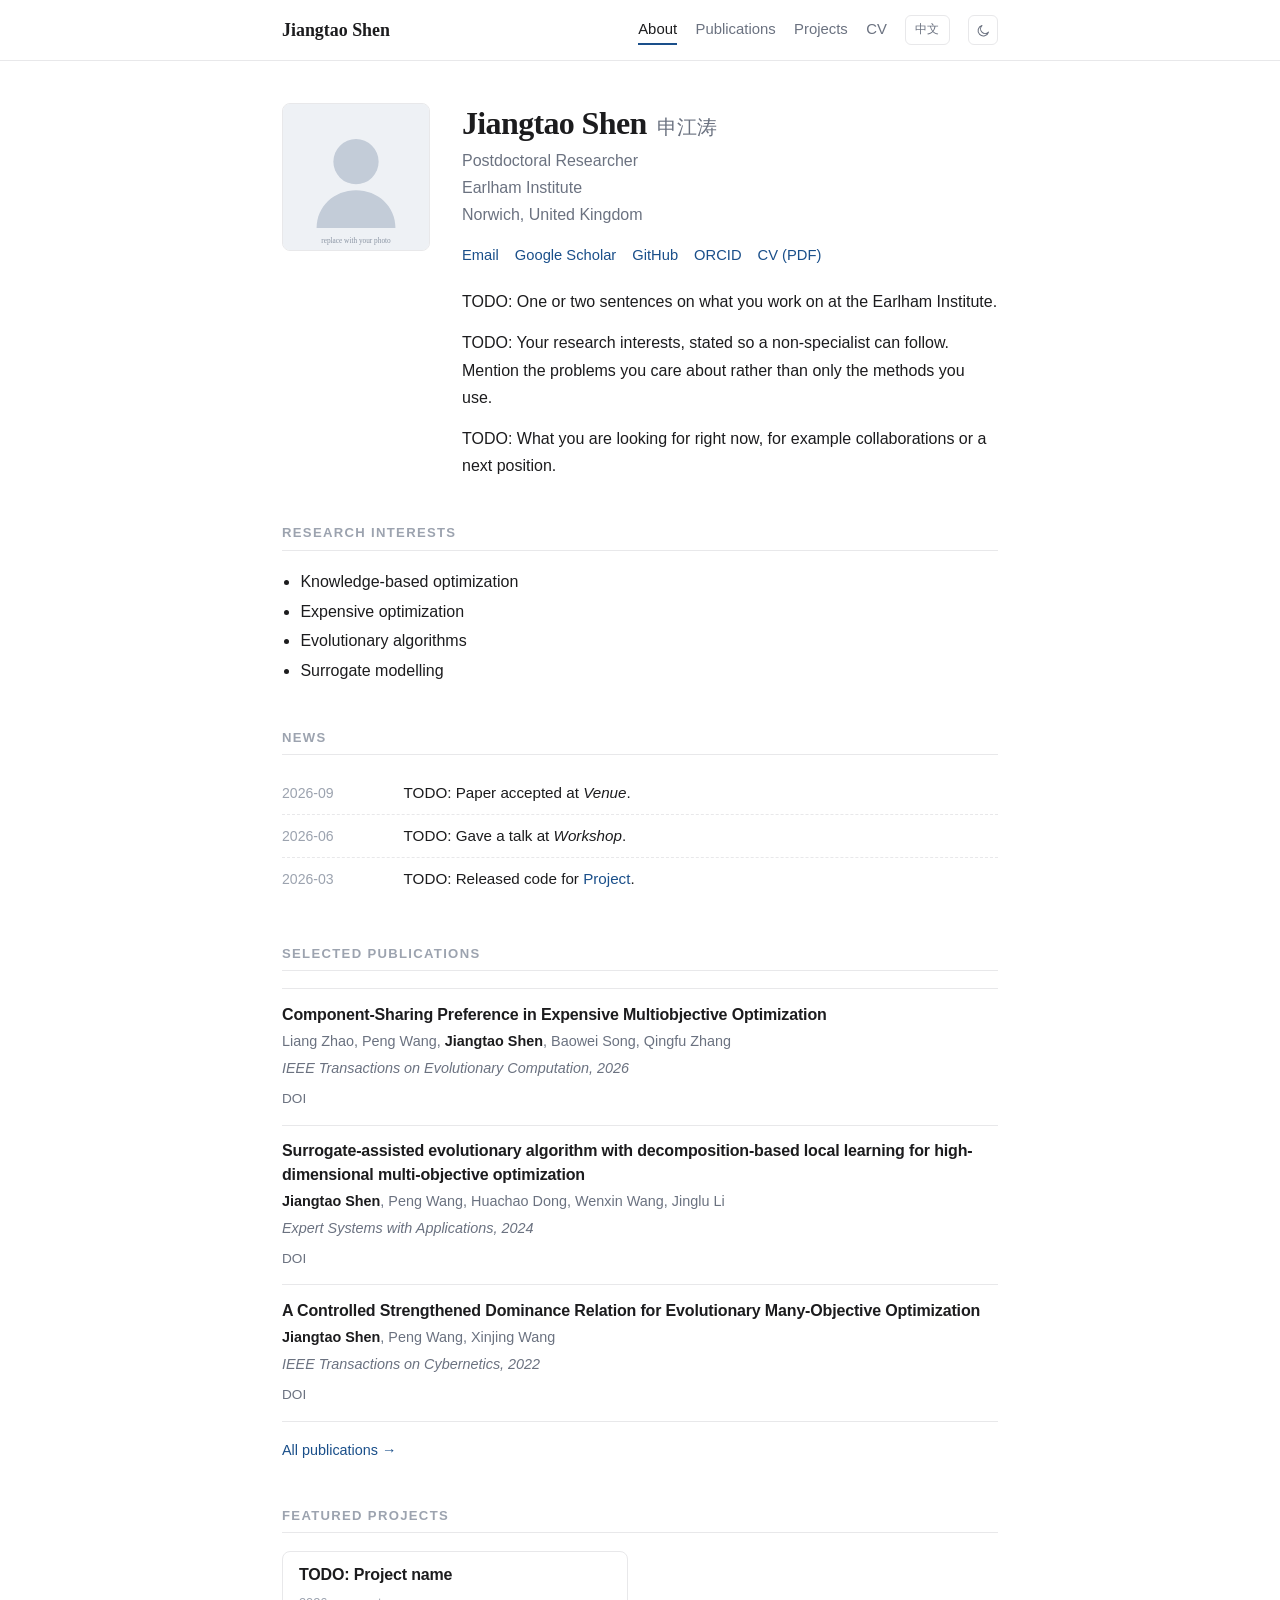
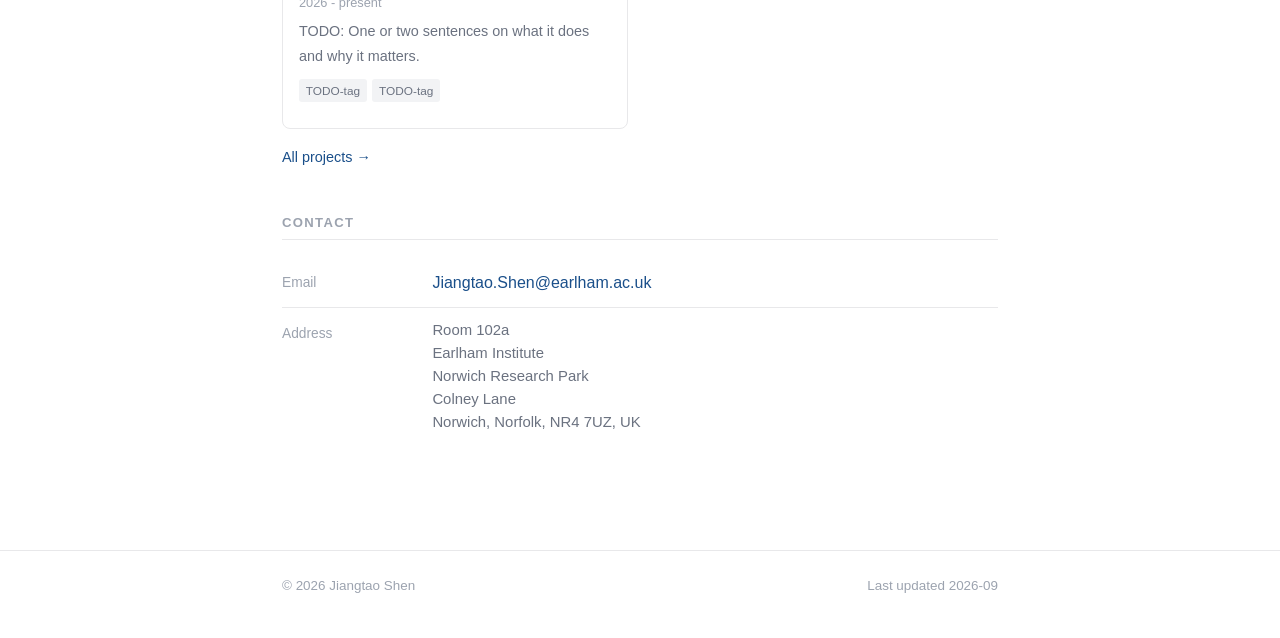
==== index.html @ a369775c "Add contact block and import the ORCID record Adds a Contact section to the foot of the homepage, ca" ====
<!DOCTYPE html>
<html lang="en">
<head>
<meta charset="utf-8">
<meta name="viewport" content="width=device-width, initial-scale=1">
<title data-i18n-title="title.about">Jiangtao Shen</title>
<meta name="description" content="Academic homepage of Jiangtao Shen, postdoctoral researcher at the Earlham Institute, Norwich.">
<meta name="author" content="Jiangtao Shen">
<link rel="icon" href="assets/img/favicon.svg" type="image/svg+xml">
<link rel="stylesheet" href="assets/css/style.css">
<script>
  // Applied before first paint so the page never flashes the wrong theme.
  try {
    var t = localStorage.getItem("theme");
    if (t) document.documentElement.setAttribute("data-theme", t);
    var l = localStorage.getItem("lang");
    if (l) document.documentElement.setAttribute("lang", l === "zh" ? "zh-CN" : "en");
  } catch (e) {}
</script>
</head>
<body>

<header id="site-header"></header>

<main class="wrap">

  <section id="hero"></section>

  <section>
    <h2 class="section-title" data-i18n="section.interests">Research Interests</h2>
    <div id="interests"></div>
  </section>

  <section>
    <h2 class="section-title" data-i18n="section.news">News</h2>
    <ul id="news"></ul>
  </section>

  <section>
    <h2 class="section-title" data-i18n="section.selectedPubs">Selected Publications</h2>
    <div id="pub-list" data-selected="true"></div>
    <p class="more"><a href="publications.html" data-i18n="link.allPubs">All publications &rarr;</a></p>
  </section>

  <section>
    <h2 class="section-title" data-i18n="section.featured">Featured Projects</h2>
    <div id="project-list" data-featured="true"></div>
    <p class="more"><a href="projects.html" data-i18n="link.allProjects">All projects &rarr;</a></p>
  </section>

  <section>
    <h2 class="section-title" data-i18n="section.contact">Contact</h2>
    <div id="contact"></div>
  </section>

</main>

<footer id="site-footer"></footer>

<script src="data/site.js"></script>
<script src="data/publications.js"></script>
<script src="data/projects.js"></script>
<script src="assets/js/i18n.js"></script>
<script src="assets/js/site.js"></script>
</body>
</html>
---- assets/css/style.css ----
/* ==========================================================================
   Academic homepage - minimal theme
   All colors are declared as tokens on :root, so dark mode only needs to
   override token values.
   ========================================================================== */

:root {
  --bg:            #ffffff;
  --bg-subtle:     #fafafa;
  --fg:            #1c1c1e;
  --fg-muted:      #6b7280;
  --fg-faint:      #9ca3af;
  --rule:          #e8e8ea;
  --accent:        #1a4f8a;
  --accent-soft:   #eef3f9;
  --tag-bg:        #f2f3f5;

  --font-sans: -apple-system, BlinkMacSystemFont, "Segoe UI", Roboto,
               "Helvetica Neue", Arial, "PingFang SC", "Microsoft YaHei", sans-serif;
  --font-serif: Georgia, "Iowan Old Style", "Times New Roman", "Songti SC",
                "Noto Serif CJK SC", "Source Han Serif SC", SimSun, serif;
  --font-mono: ui-monospace, SFMono-Regular, "SF Mono", Menlo, Consolas, monospace;

  --measure: 760px;
}

html[data-theme="dark"] {
  --bg:            #101114;
  --bg-subtle:     #16181c;
  --fg:            #e6e6e8;
  --fg-muted:      #a0a4ab;
  --fg-faint:      #70757e;
  --rule:          #26282e;
  --accent:        #7fa9df;
  --accent-soft:   #1a2230;
  --tag-bg:        #1d2026;
}

@media (prefers-color-scheme: dark) {
  html:not([data-theme="light"]) {
    --bg:            #101114;
    --bg-subtle:     #16181c;
    --fg:            #e6e6e8;
    --fg-muted:      #a0a4ab;
    --fg-faint:      #70757e;
    --rule:          #26282e;
    --accent:        #7fa9df;
    --accent-soft:   #1a2230;
    --tag-bg:        #1d2026;
  }
}

/* --- base --------------------------------------------------------------- */

*, *::before, *::after { box-sizing: border-box; }

[hidden] { display: none !important; }

html { -webkit-text-size-adjust: 100%; }

body {
  margin: 0;
  background: var(--bg);
  color: var(--fg);
  font-family: var(--font-sans);
  font-size: 16px;
  line-height: 1.7;
  -webkit-font-smoothing: antialiased;
}

.wrap {
  max-width: var(--measure);
  margin: 0 auto;
  padding-inline: 22px;
}

a {
  color: var(--accent);
  text-decoration: none;
  border-bottom: 1px solid transparent;
  transition: border-color .15s ease;
}
a:hover { border-bottom-color: currentColor; }

h1, h2, h3 { line-height: 1.3; font-weight: 600; letter-spacing: -0.01em; }

img { max-width: 100%; height: auto; }

code { font-family: var(--font-mono); font-size: 0.9em; }

/* --- header / nav ------------------------------------------------------- */

.site-header {
  border-bottom: 1px solid var(--rule);
  background: var(--bg);
  position: sticky;
  top: 0;
  z-index: 20;
}

.site-header .wrap {
  display: flex;
  align-items: center;
  justify-content: space-between;
  gap: 1rem;
  min-height: 60px;
  flex-wrap: wrap;
}

.brand {
  font-family: var(--font-serif);
  font-size: 1.12rem;
  font-weight: 600;
  color: var(--fg);
  border: 0;
  white-space: nowrap;
}
.brand:hover { color: var(--accent); }

.nav {
  display: flex;
  align-items: center;
  gap: 1.15rem;
  flex-wrap: wrap;
}

.nav a {
  color: var(--fg-muted);
  font-size: 0.93rem;
  border: 0;
  padding-block: 2px;
}
.nav a:hover { color: var(--fg); }
.nav a[aria-current="page"] {
  color: var(--fg);
  box-shadow: inset 0 -2px 0 var(--accent);
}

.theme-toggle {
  background: none;
  border: 1px solid var(--rule);
  color: var(--fg-muted);
  border-radius: 6px;
  width: 30px; height: 30px;
  line-height: 1;
  cursor: pointer;
  font-size: 0.9rem;
  display: inline-flex;
  align-items: center;
  justify-content: center;
}
.theme-toggle:hover { color: var(--fg); border-color: var(--fg-faint); }

.theme-toggle svg { width: 15px; height: 15px; display: block; }

.lang-toggle {
  font: inherit;
  font-size: 0.78rem;
  letter-spacing: 0.03em;
  background: none;
  border: 1px solid var(--rule);
  color: var(--fg-muted);
  border-radius: 6px;
  height: 30px;
  padding-inline: 0.55rem;
  cursor: pointer;
  display: inline-flex;
  align-items: center;
}
.lang-toggle:hover { color: var(--fg); border-color: var(--fg-faint); }

/* --- page rhythm -------------------------------------------------------- */

main { padding-block: 2.6rem 3rem; }

section + section { margin-top: 2.8rem; }

.section-title {
  font-size: 0.82rem;
  font-weight: 600;
  text-transform: uppercase;
  letter-spacing: 0.1em;
  color: var(--fg-faint);
  margin: 0 0 1.1rem;
  padding-bottom: 0.5rem;
  border-bottom: 1px solid var(--rule);
}

.page-title {
  font-size: 1.75rem;
  margin: 0 0 0.4rem;
  font-family: var(--font-serif);
}

.page-lede { color: var(--fg-muted); margin: 0 0 2rem; }

.more { margin-top: 1rem; font-size: 0.9rem; }

/* --- hero --------------------------------------------------------------- */

.hero {
  display: flex;
  gap: 2rem;
  align-items: flex-start;
  flex-wrap: wrap;
}

.hero-photo {
  width: 148px;
  aspect-ratio: 1 / 1;
  border-radius: 8px;
  object-fit: cover;
  background: var(--bg-subtle);
  border: 1px solid var(--rule);
  flex: none;
}

.hero-body { flex: 1 1 320px; min-width: 0; }

.hero-name {
  font-family: var(--font-serif);
  font-size: 2rem;
  margin: 0 0 0.15rem;
  letter-spacing: -0.02em;
}

.hero-alt {
  font-size: 0.62em;
  font-weight: 400;
  color: var(--fg-muted);
  letter-spacing: 0;
  margin-left: 0.15em;
}

.hero-role { color: var(--fg-muted); margin: 0 0 0.9rem; font-size: 1rem; }
.hero-role .affil { display: block; }

.hero-links {
  display: flex;
  flex-wrap: wrap;
  gap: 0.5rem 1rem;
  font-size: 0.92rem;
  margin-top: 0.9rem;
}

.bio { margin-top: 1.2rem; }
.bio p { margin: 0 0 0.9rem; }
.bio p:last-child { margin-bottom: 0; }

.interests { margin: 0; padding-left: 1.15rem; }
.interests li { margin-bottom: 0.15rem; }

/* --- news --------------------------------------------------------------- */

.news { list-style: none; margin: 0; padding: 0; }

.news li {
  display: flex;
  gap: 1rem;
  padding: 0.5rem 0;
  border-bottom: 1px dashed var(--rule);
  font-size: 0.95rem;
}
.news li:last-child { border-bottom: 0; }

.news time {
  flex: none;
  width: 6.6rem;
  color: var(--fg-faint);
  font-variant-numeric: tabular-nums;
  font-size: 0.88rem;
  padding-top: 0.12rem;
}

/* --- publications ------------------------------------------------------- */

.toolbar {
  display: flex;
  flex-wrap: wrap;
  gap: 0.6rem;
  align-items: center;
  margin-bottom: 1.6rem;
}

.filters { display: flex; flex-wrap: wrap; gap: 0.4rem; }

.chip {
  font: inherit;
  font-size: 0.85rem;
  color: var(--fg-muted);
  background: none;
  border: 1px solid var(--rule);
  border-radius: 999px;
  padding: 0.18rem 0.75rem;
  cursor: pointer;
}
.chip:hover { color: var(--fg); }
.chip[aria-pressed="true"] {
  color: var(--accent);
  border-color: var(--accent);
  background: var(--accent-soft);
}

.search {
  font: inherit;
  font-size: 0.88rem;
  color: var(--fg);
  background: var(--bg);
  border: 1px solid var(--rule);
  border-radius: 6px;
  padding: 0.3rem 0.6rem;
  min-width: 190px;
  flex: 1 1 190px;
}
.search:focus { outline: none; border-color: var(--accent); }

.year-group { margin-bottom: 2rem; }

.year-label {
  font-family: var(--font-mono);
  font-size: 0.8rem;
  color: var(--fg-faint);
  letter-spacing: 0.08em;
  margin: 0 0 0.7rem;
}

.pub {
  display: flex;
  gap: 1rem;
  padding: 0.85rem 0;
  border-top: 1px solid var(--rule);
}
.pub:last-child { border-bottom: 1px solid var(--rule); }

.pub-thumb {
  width: 108px;
  aspect-ratio: 4 / 3;
  object-fit: cover;
  border-radius: 4px;
  border: 1px solid var(--rule);
  background: var(--bg-subtle);
  flex: none;
}

.pub-body { min-width: 0; flex: 1 1 auto; }

.pub-title {
  margin: 0 0 0.2rem;
  font-size: 1rem;
  font-weight: 600;
  line-height: 1.45;
}

.pub-authors { margin: 0 0 0.15rem; font-size: 0.9rem; color: var(--fg-muted); }
.pub-authors .me { color: var(--fg); font-weight: 600; }

.pub-venue { margin: 0; font-size: 0.9rem; color: var(--fg-muted); font-style: italic; }

.pub-note {
  display: inline-block;
  margin-left: 0.4rem;
  font-style: normal;
  font-size: 0.76rem;
  color: var(--accent);
  border: 1px solid currentColor;
  border-radius: 3px;
  padding: 0 0.32rem;
  vertical-align: 1px;
}

.linkrow {
  display: flex;
  flex-wrap: wrap;
  gap: 0.75rem;
  margin-top: 0.4rem;
  font-size: 0.85rem;
}
.linkrow a { color: var(--fg-muted); }
.linkrow a:hover { color: var(--accent); }

/* --- projects ----------------------------------------------------------- */

.grid {
  display: grid;
  grid-template-columns: repeat(auto-fill, minmax(240px, 1fr));
  gap: 1.5rem;
}

.card {
  border: 1px solid var(--rule);
  border-radius: 8px;
  overflow: hidden;
  background: var(--bg);
  display: flex;
  flex-direction: column;
}

.card-media {
  width: 100%;
  aspect-ratio: 16 / 9;
  object-fit: cover;
  background: var(--bg-subtle);
  border-bottom: 1px solid var(--rule);
  display: block;
}

.card-body {
  padding: 0.85rem 1rem 1rem;
  flex: 1 1 auto;
  display: flex;
  flex-direction: column;
}

.card-title { margin: 0 0 0.35rem; font-size: 1rem; }
.card-title a { color: var(--fg); border: 0; }
.card-title a:hover { color: var(--accent); }

.card-period {
  margin: 0 0 0.35rem;
  font-size: 0.8rem;
  color: var(--fg-faint);
}

.card-text {
  margin: 0 0 0.7rem;
  font-size: 0.9rem;
  color: var(--fg-muted);
  flex: 1 1 auto;
}

.tags { display: flex; flex-wrap: wrap; gap: 0.35rem; margin-bottom: 0.6rem; }

.tag {
  font-size: 0.74rem;
  color: var(--fg-muted);
  background: var(--tag-bg);
  border-radius: 3px;
  padding: 0.08rem 0.42rem;
}

/* --- cv ----------------------------------------------------------------- */

.entry {
  display: flex;
  gap: 1.2rem;
  padding: 0.7rem 0;
  border-bottom: 1px solid var(--rule);
}
.entry:last-child { border-bottom: 0; }

.entry-when {
  flex: none;
  width: 8.2rem;
  color: var(--fg-faint);
  font-size: 0.86rem;
  font-variant-numeric: tabular-nums;
  padding-top: 0.15rem;
}

.entry-what { min-width: 0; }
.entry-what strong { font-weight: 600; }
.entry-what .where { color: var(--fg-muted); font-size: 0.93rem; }
.entry-what .detail { color: var(--fg-muted); font-size: 0.9rem; margin: 0.2rem 0 0; }

.postal {
  font-style: normal;
  color: var(--fg-muted);
  font-size: 0.93rem;
  line-height: 1.55;
}

/* --- project detail page ------------------------------------------------ */

.prose h2 { font-size: 1.15rem; margin: 2rem 0 0.6rem; }
.prose h3 { font-size: 1rem; margin: 1.4rem 0 0.4rem; }
.prose p { margin: 0 0 1rem; }
.prose ul, .prose ol { margin: 0 0 1rem; padding-left: 1.3rem; }
.prose figure { margin: 1.6rem 0; }
.prose figcaption { font-size: 0.85rem; color: var(--fg-muted); margin-top: 0.5rem; }
.prose video, .prose img { border-radius: 6px; border: 1px solid var(--rule); width: 100%; }
.prose blockquote {
  margin: 1.2rem 0;
  padding-left: 1rem;
  border-left: 2px solid var(--rule);
  color: var(--fg-muted);
}
.prose pre {
  background: var(--bg-subtle);
  border: 1px solid var(--rule);
  border-radius: 6px;
  padding: 0.85rem 1rem;
  overflow-x: auto;
  font-size: 0.85rem;
}

.backlink {
  font-size: 0.88rem;
  color: var(--fg-muted);
  display: inline-block;
  margin-bottom: 1.2rem;
}

/* --- misc --------------------------------------------------------------- */

.empty {
  color: var(--fg-faint);
  font-size: 0.92rem;
  padding: 1.2rem 0;
  text-align: center;
}

.site-footer {
  border-top: 1px solid var(--rule);
  margin-top: 3.5rem;
  padding-block: 1.5rem 2.5rem;
  color: var(--fg-faint);
  font-size: 0.84rem;
}

.site-footer .wrap {
  display: flex;
  justify-content: space-between;
  gap: 1rem;
  flex-wrap: wrap;
}

.sr-only {
  position: absolute; width: 1px; height: 1px;
  padding: 0; margin: -1px; overflow: hidden;
  clip: rect(0 0 0 0); white-space: nowrap; border: 0;
}

@media (max-width: 620px) {
  .news time { width: 5.4rem; }
  .pub-thumb { display: none; }
  .hero-photo { width: 110px; }
  .hero-name { font-size: 1.7rem; }
  .nav { gap: 0.8rem; }

  /* A date range and a job title will not both fit across a phone, so the
     two columns become two stacked lines. */
  .entry { flex-direction: column; gap: 0.1rem; padding: 0.85rem 0; }
  .entry-when { width: auto; padding-top: 0; }
}

@media print {
  .site-header, .site-footer, .toolbar, .theme-toggle { display: none; }
  body { font-size: 11pt; }
  a { color: inherit; }
}
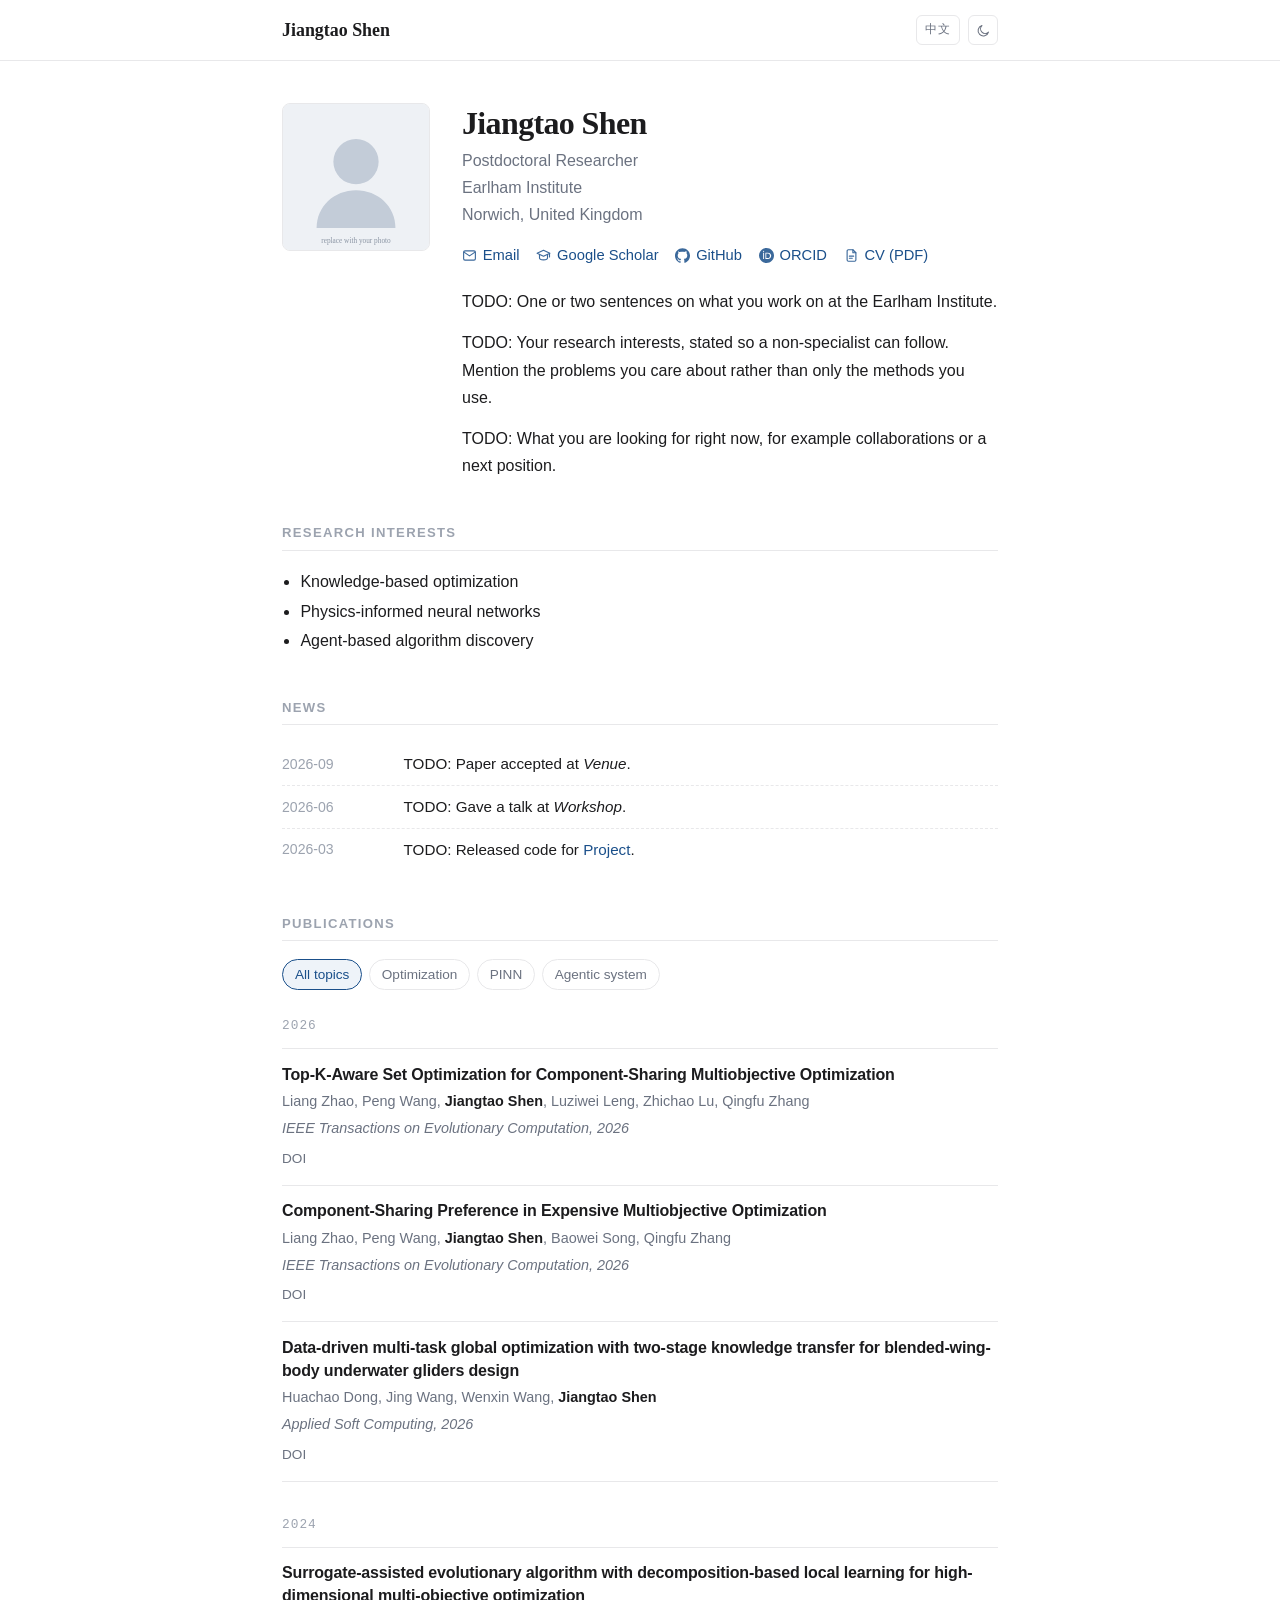
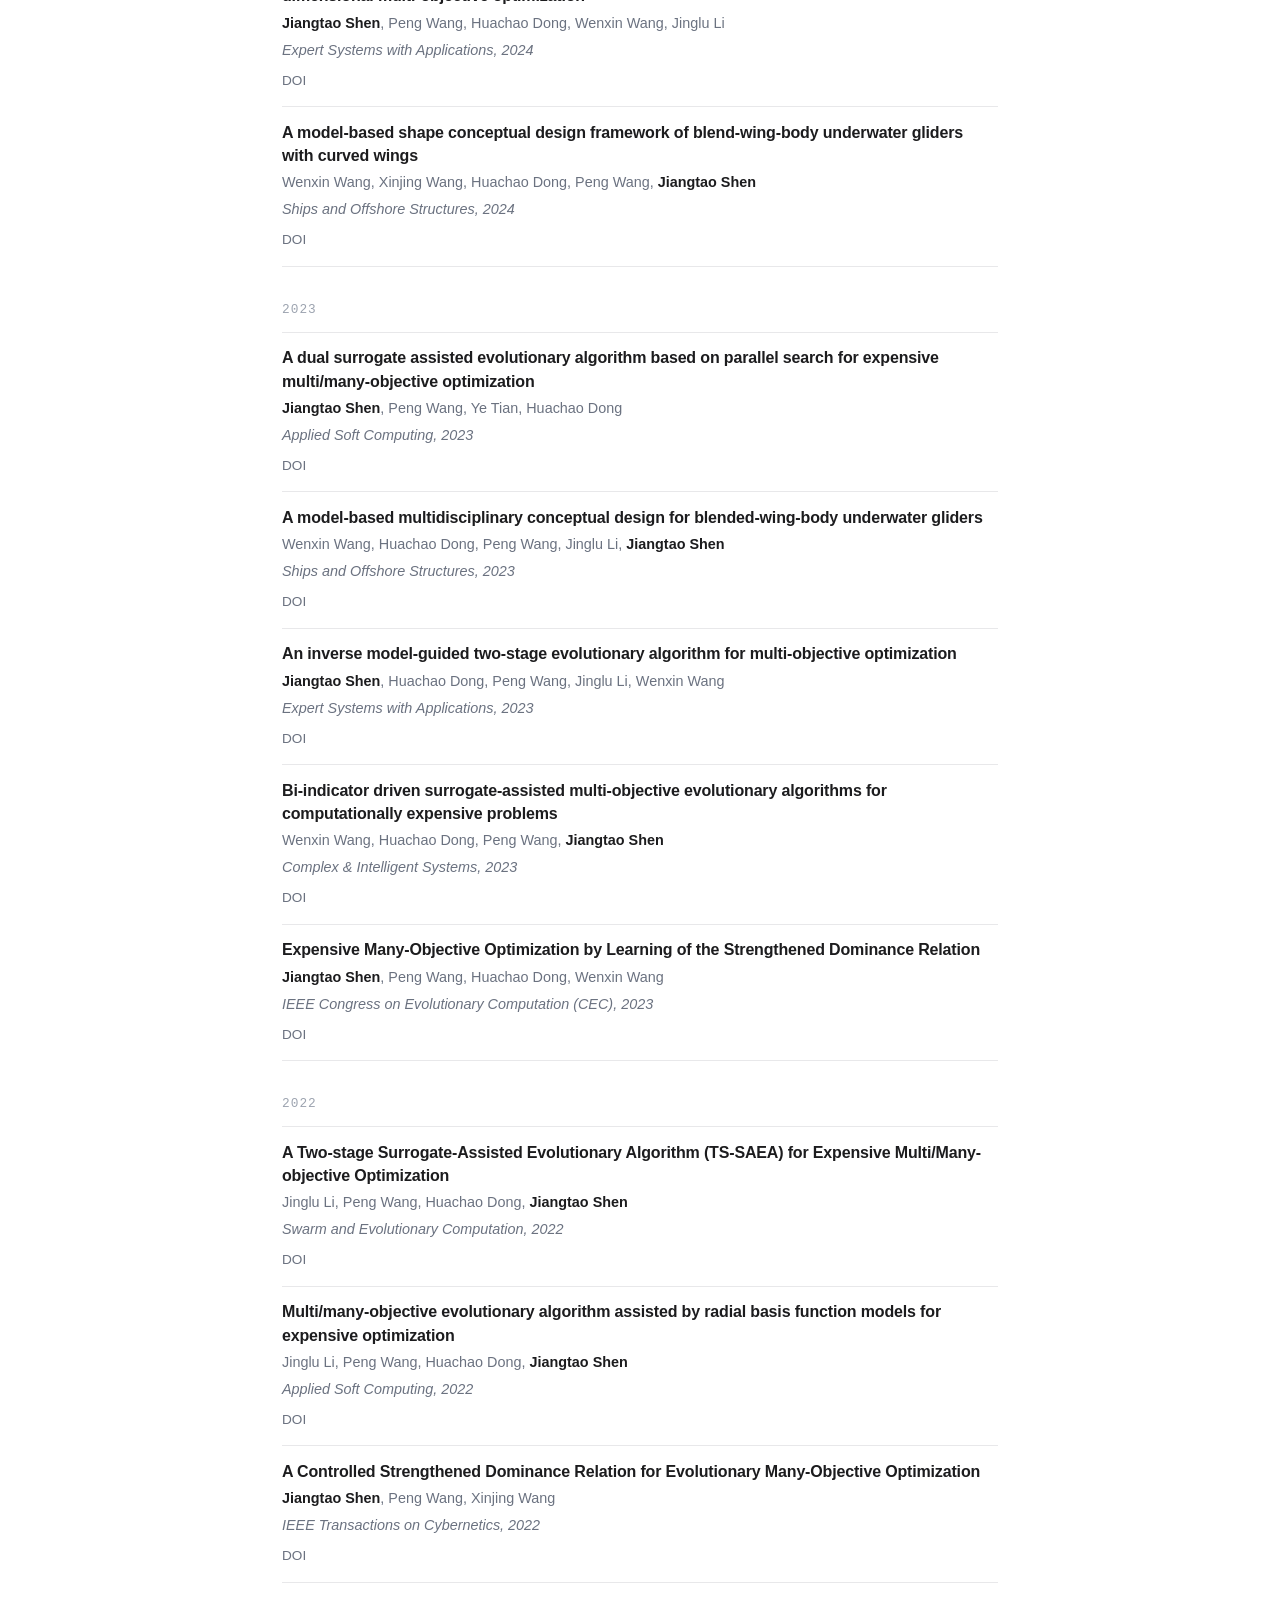
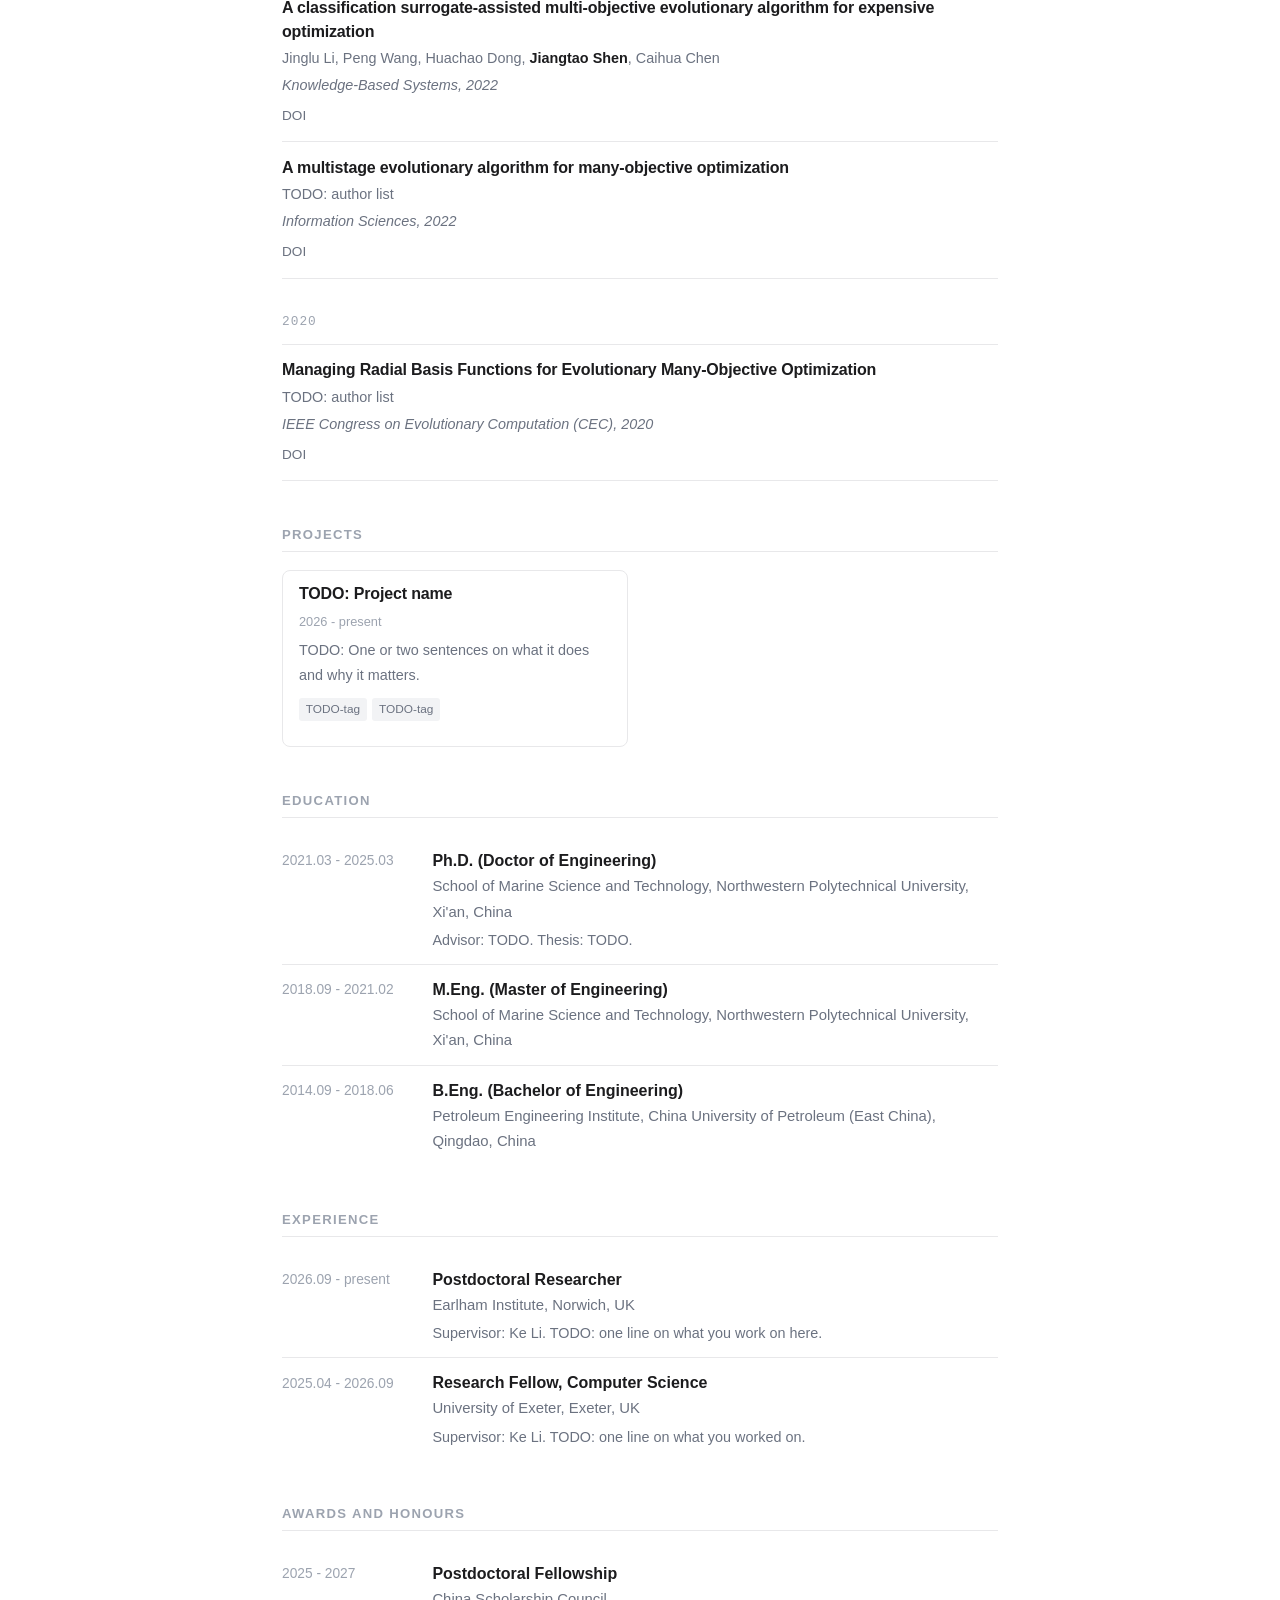
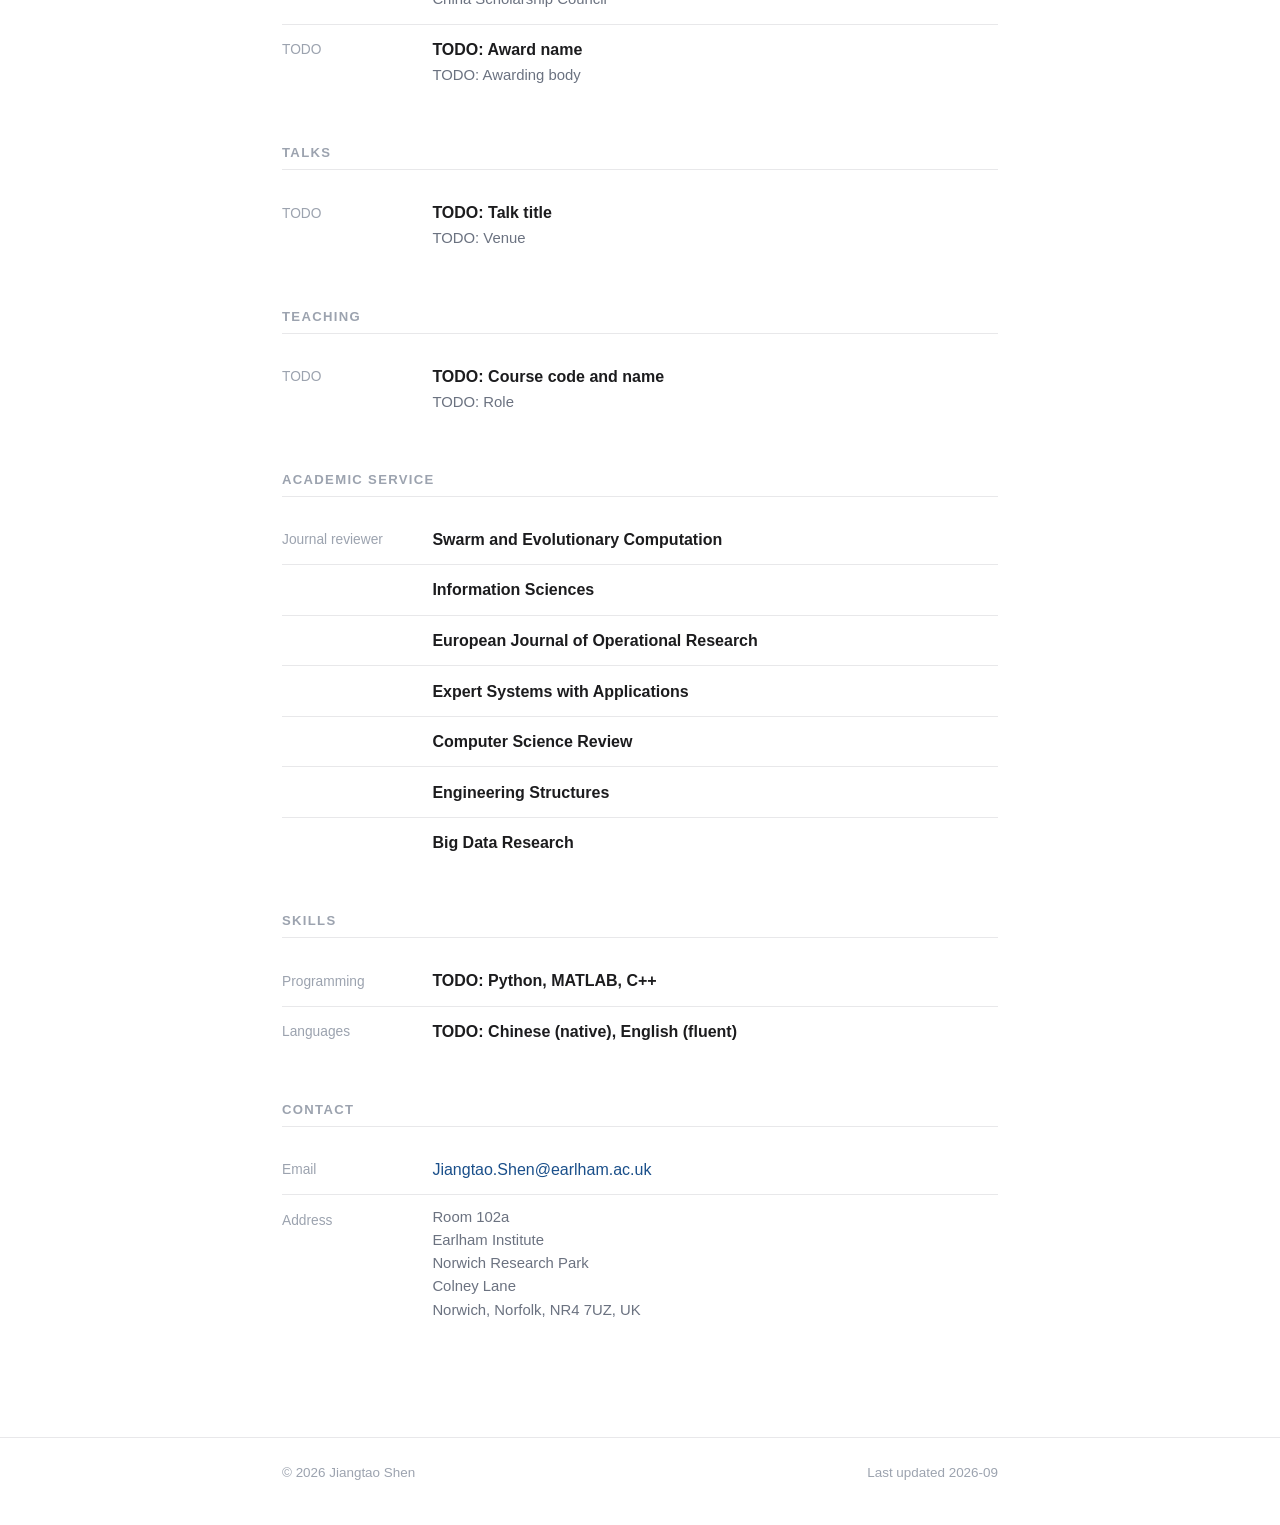
==== commit de298a6a: "Collapse the site to one page and fix the filter to topics Everything now lives in index.html, in or" ====
--- a/index.html
+++ b/index.html
@@ -37,16 +37,19 @@
   </section>
 
   <section>
-    <h2 class="section-title" data-i18n="section.selectedPubs">Selected Publications</h2>
-    <div id="pub-list" data-selected="true"></div>
-    <p class="more"><a href="publications.html" data-i18n="link.allPubs">All publications &rarr;</a></p>
+    <h2 class="section-title" data-i18n="section.publications">Publications</h2>
+    <div id="pub-toolbar"></div>
+    <div id="pub-list"></div>
   </section>
 
   <section>
-    <h2 class="section-title" data-i18n="section.featured">Featured Projects</h2>
-    <div id="project-list" data-featured="true"></div>
-    <p class="more"><a href="projects.html" data-i18n="link.allProjects">All projects &rarr;</a></p>
+    <h2 class="section-title" data-i18n="section.projects">Projects</h2>
+    <div id="project-list"></div>
   </section>
+
+  <!-- Education, experience, awards and the rest, straight from data/cv.js.
+       Each one renders its own section heading. -->
+  <div id="cv"></div>
 
   <section>
     <h2 class="section-title" data-i18n="section.contact">Contact</h2>
@@ -60,6 +63,7 @@
 <script src="data/site.js"></script>
 <script src="data/publications.js"></script>
 <script src="data/projects.js"></script>
+<script src="data/cv.js"></script>
 <script src="assets/js/i18n.js"></script>
 <script src="assets/js/site.js"></script>
 </body>
--- a/assets/css/style.css
+++ b/assets/css/style.css
@@ -88,7 +88,7 @@
 
 code { font-family: var(--font-mono); font-size: 0.9em; }
 
-/* --- header / nav ------------------------------------------------------- */
+/* --- header ------------------------------------------------------------- */
 
 .site-header {
   border-bottom: 1px solid var(--rule);
@@ -117,23 +117,12 @@
 }
 .brand:hover { color: var(--accent); }
 
-.nav {
+/* The site is one page, so the header holds only the language and theme
+   toggles. */
+.controls {
   display: flex;
   align-items: center;
-  gap: 1.15rem;
-  flex-wrap: wrap;
-}
-
-.nav a {
-  color: var(--fg-muted);
-  font-size: 0.93rem;
-  border: 0;
-  padding-block: 2px;
-}
-.nav a:hover { color: var(--fg); }
-.nav a[aria-current="page"] {
-  color: var(--fg);
-  box-shadow: inset 0 -2px 0 var(--accent);
+  gap: 0.5rem;
 }
 
 .theme-toggle {
@@ -173,6 +162,9 @@
 
 main { padding-block: 2.6rem 3rem; }
 
+/* The CV block is a plain div holding several sections, so spacing has to key
+   off the direct children of main as well as off adjacent sections. */
+main > * + * { margin-top: 2.8rem; }
 section + section { margin-top: 2.8rem; }
 
 .section-title {
@@ -193,8 +185,6 @@
 }
 
 .page-lede { color: var(--fg-muted); margin: 0 0 2rem; }
-
-.more { margin-top: 1rem; font-size: 0.9rem; }
 
 /* --- hero --------------------------------------------------------------- */
 
@@ -238,10 +228,26 @@
 .hero-links {
   display: flex;
   flex-wrap: wrap;
-  gap: 0.5rem 1rem;
+  gap: 0.5rem 1.05rem;
   font-size: 0.92rem;
   margin-top: 0.9rem;
 }
+
+.hero-links a {
+  display: inline-flex;
+  align-items: center;
+  gap: 0.36rem;
+}
+
+/* Icons inherit the link colour, so they follow both themes on their own. */
+.ico {
+  width: 15px;
+  height: 15px;
+  flex: none;
+  opacity: 0.85;
+}
+
+a:hover > .ico { opacity: 1; }
 
 .bio { margin-top: 1.2rem; }
 .bio p { margin: 0 0 0.9rem; }
@@ -535,7 +541,6 @@
   .pub-thumb { display: none; }
   .hero-photo { width: 110px; }
   .hero-name { font-size: 1.7rem; }
-  .nav { gap: 0.8rem; }
 
   /* A date range and a job title will not both fit across a phone, so the
      two columns become two stacked lines. */
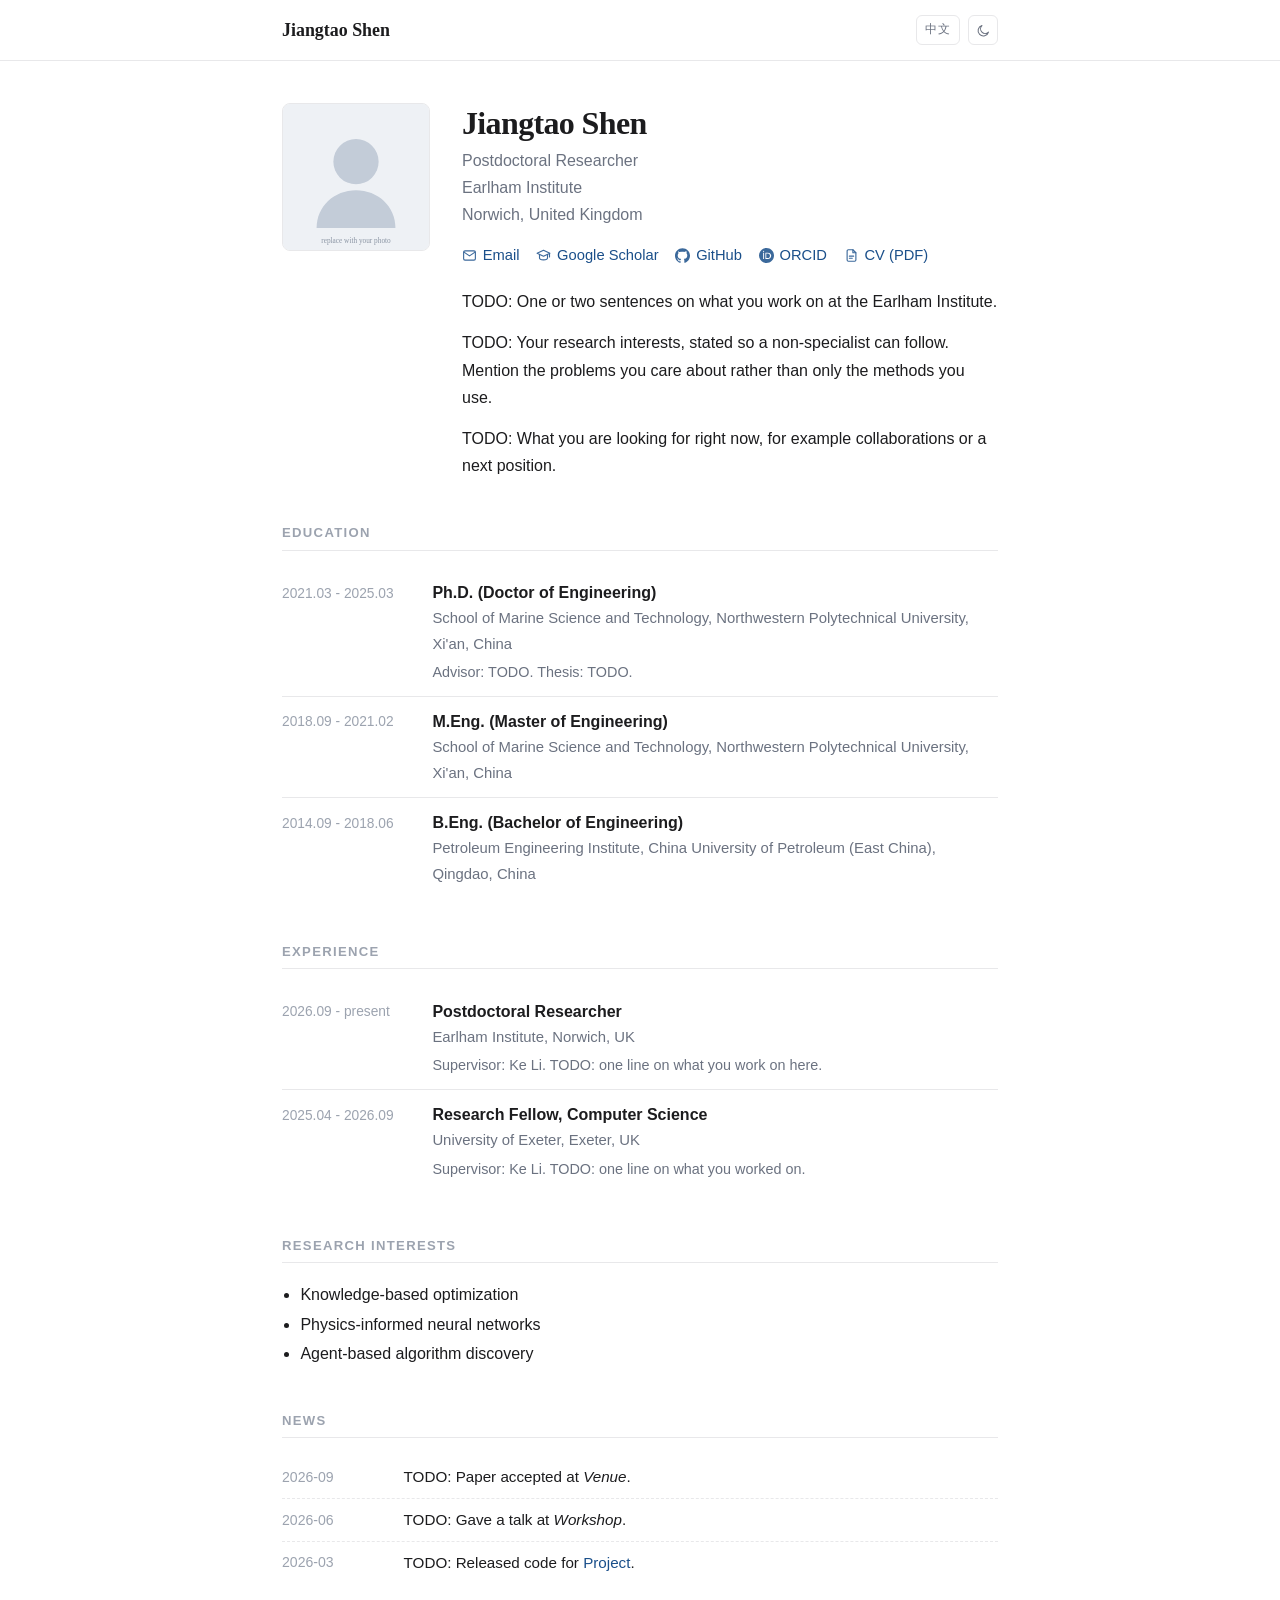
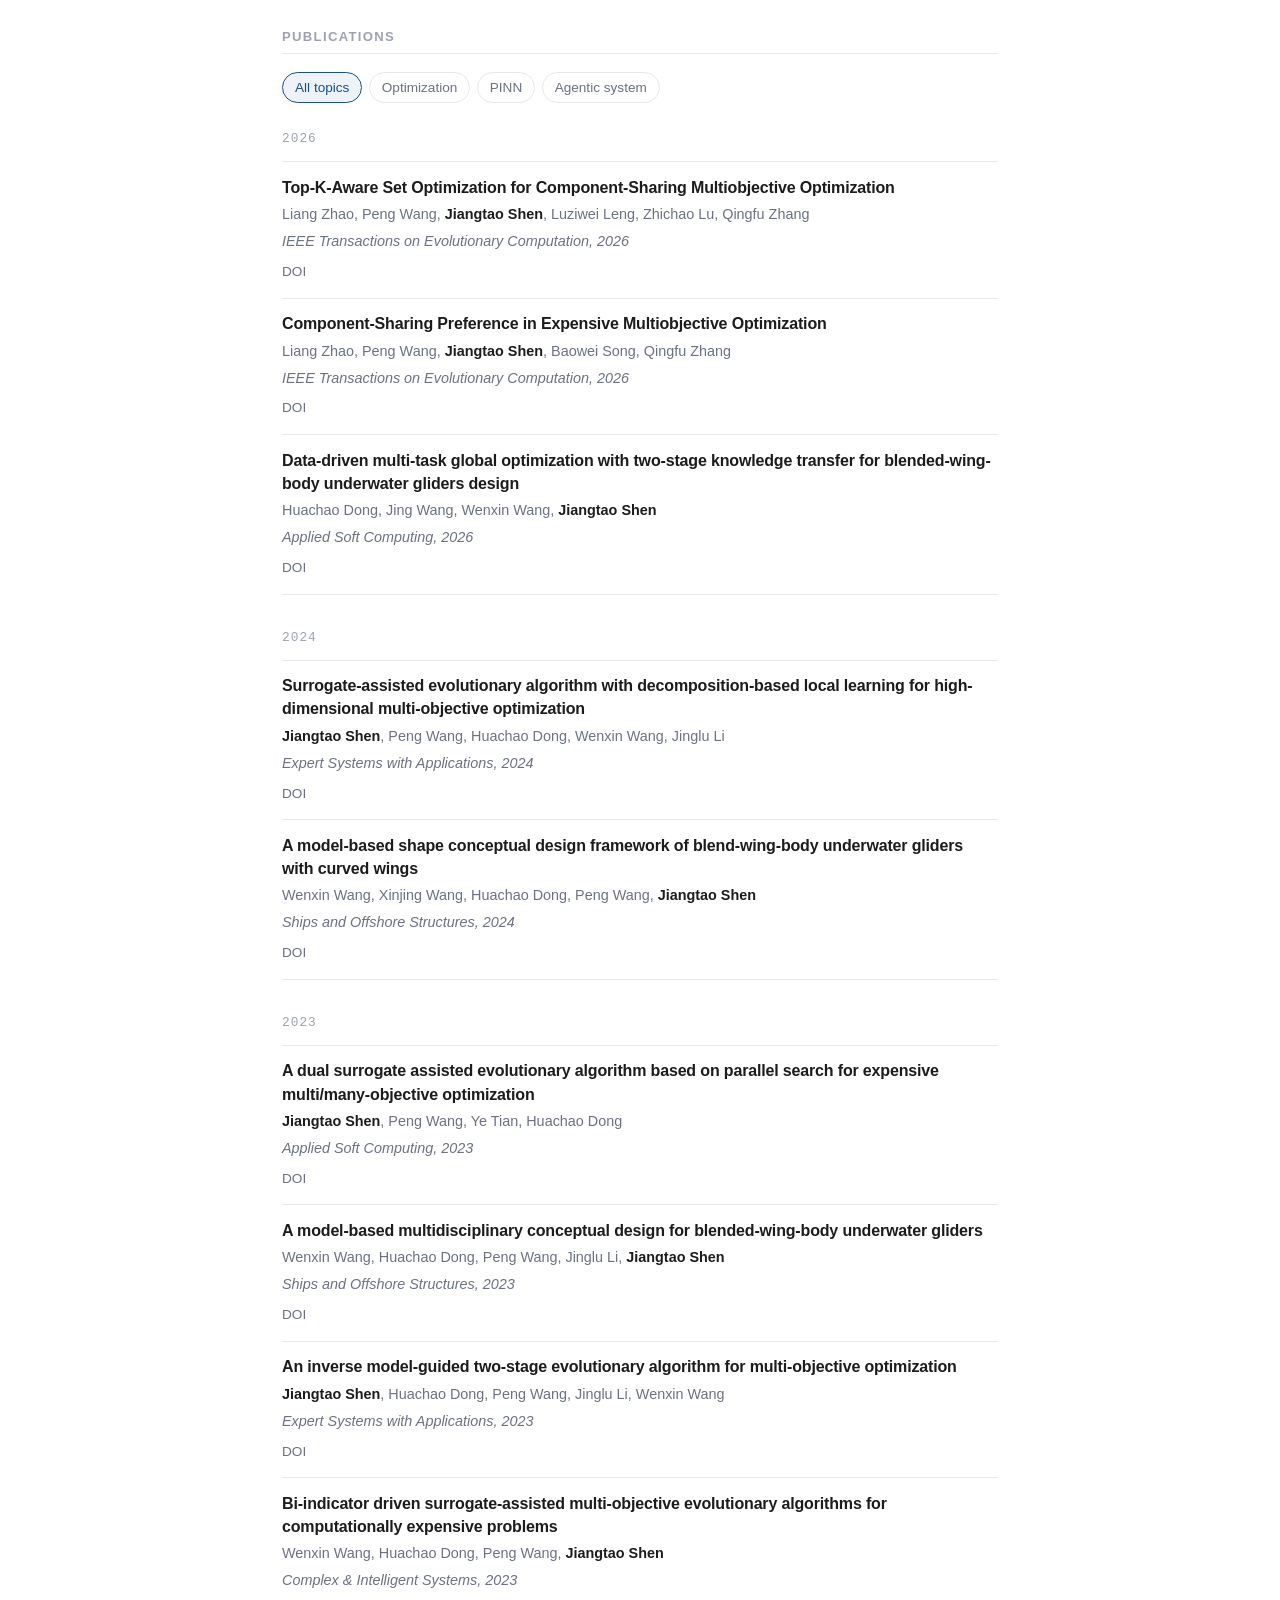
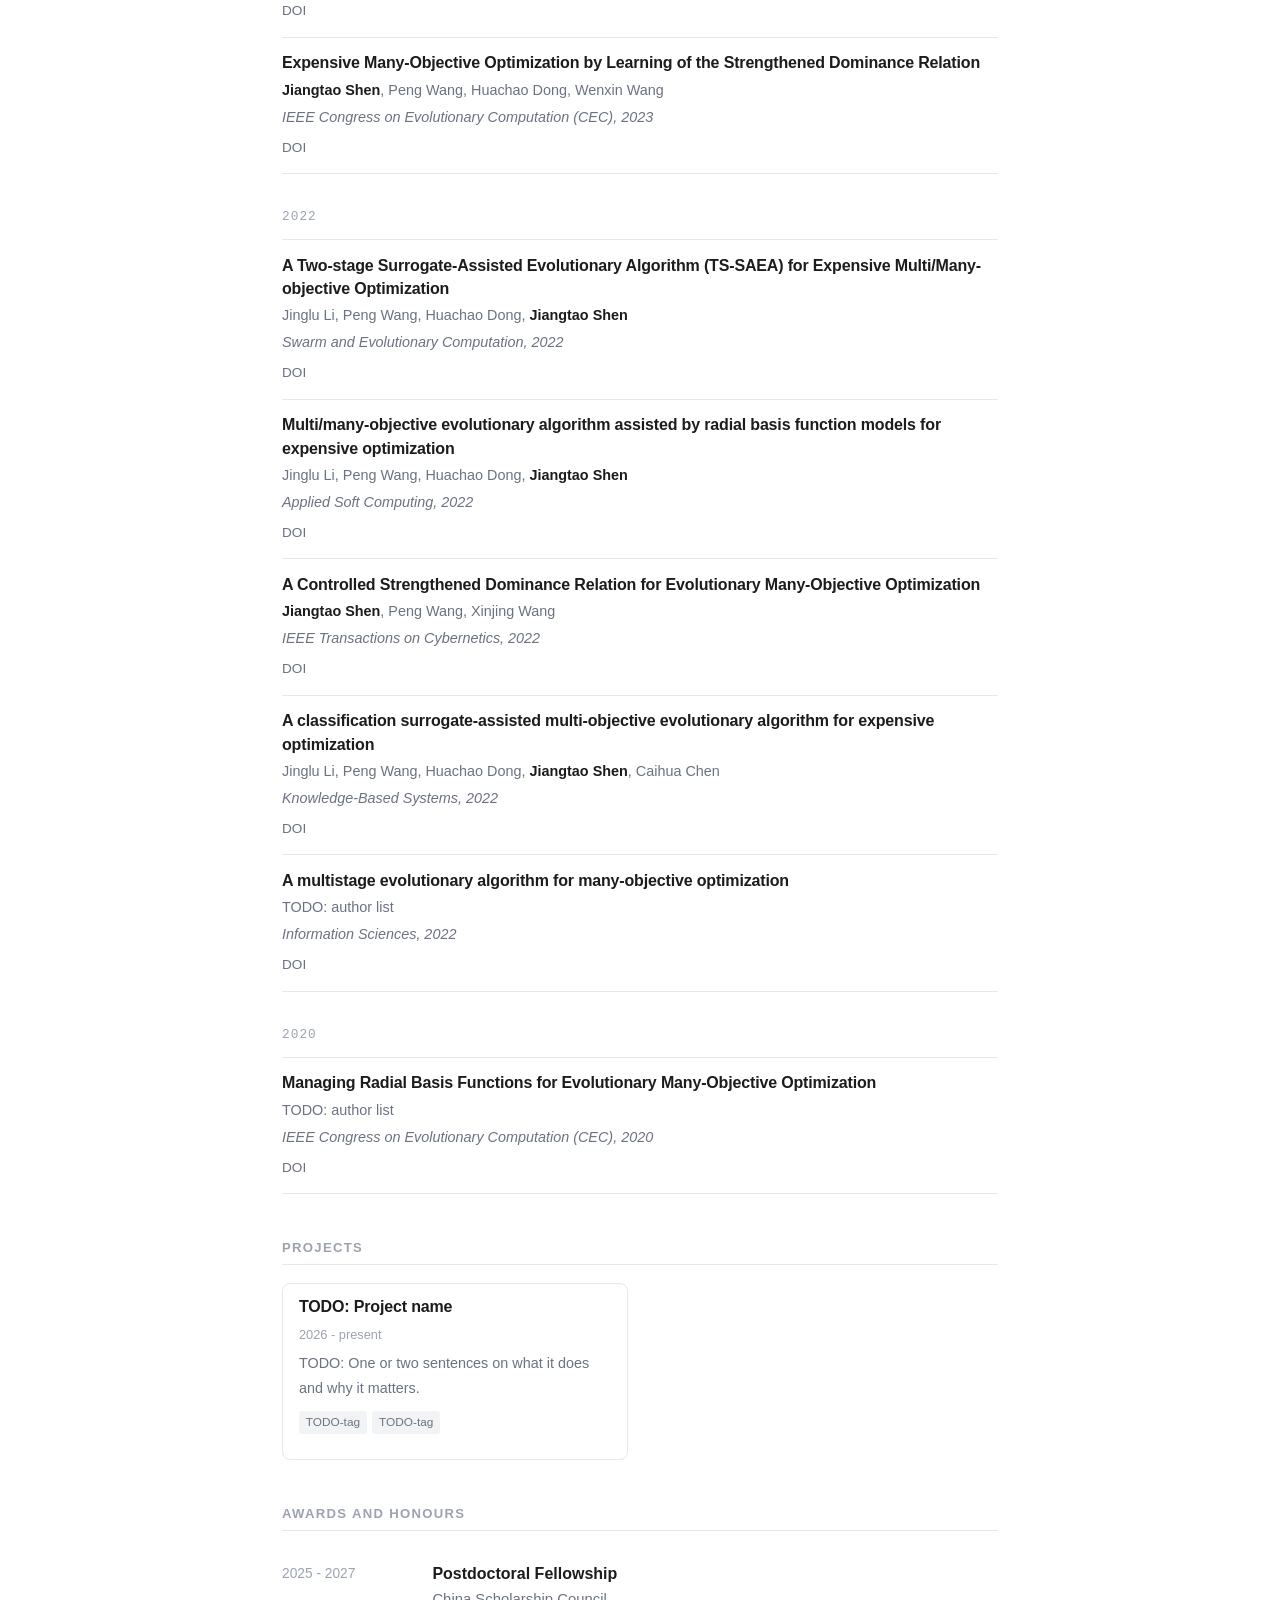
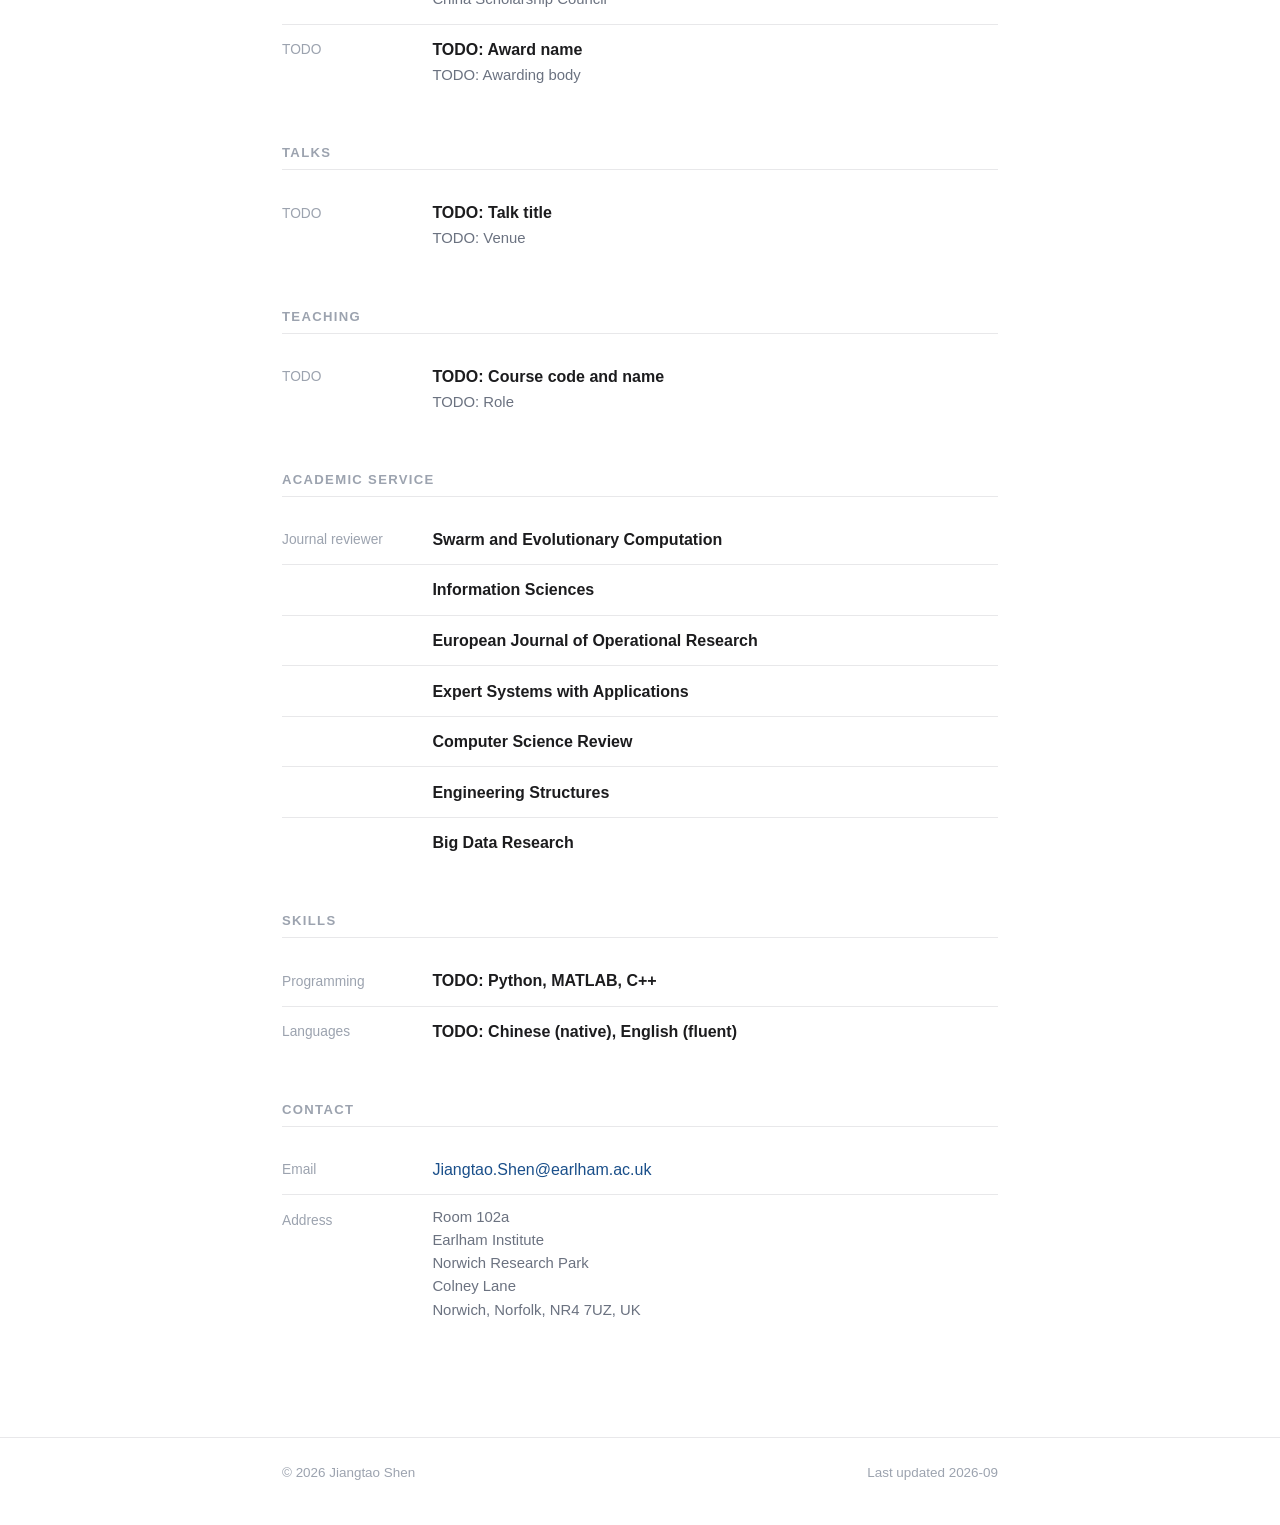
==== commit 7c58b492: "Lift education and experience to the top, and order CV entries by date A CV section flagged top:true" ====
--- a/index.html
+++ b/index.html
@@ -26,6 +26,10 @@
 
   <section id="hero"></section>
 
+  <!-- Education and experience, the CV sections marked top:true in data/cv.js.
+       Each one renders its own heading. -->
+  <div id="cv-top"></div>
+
   <section>
     <h2 class="section-title" data-i18n="section.interests">Research Interests</h2>
     <div id="interests"></div>
@@ -47,8 +51,7 @@
     <div id="project-list"></div>
   </section>
 
-  <!-- Education, experience, awards and the rest, straight from data/cv.js.
-       Each one renders its own section heading. -->
+  <!-- Awards, talks, teaching, service and skills: the remaining CV sections. -->
   <div id="cv"></div>
 
   <section>
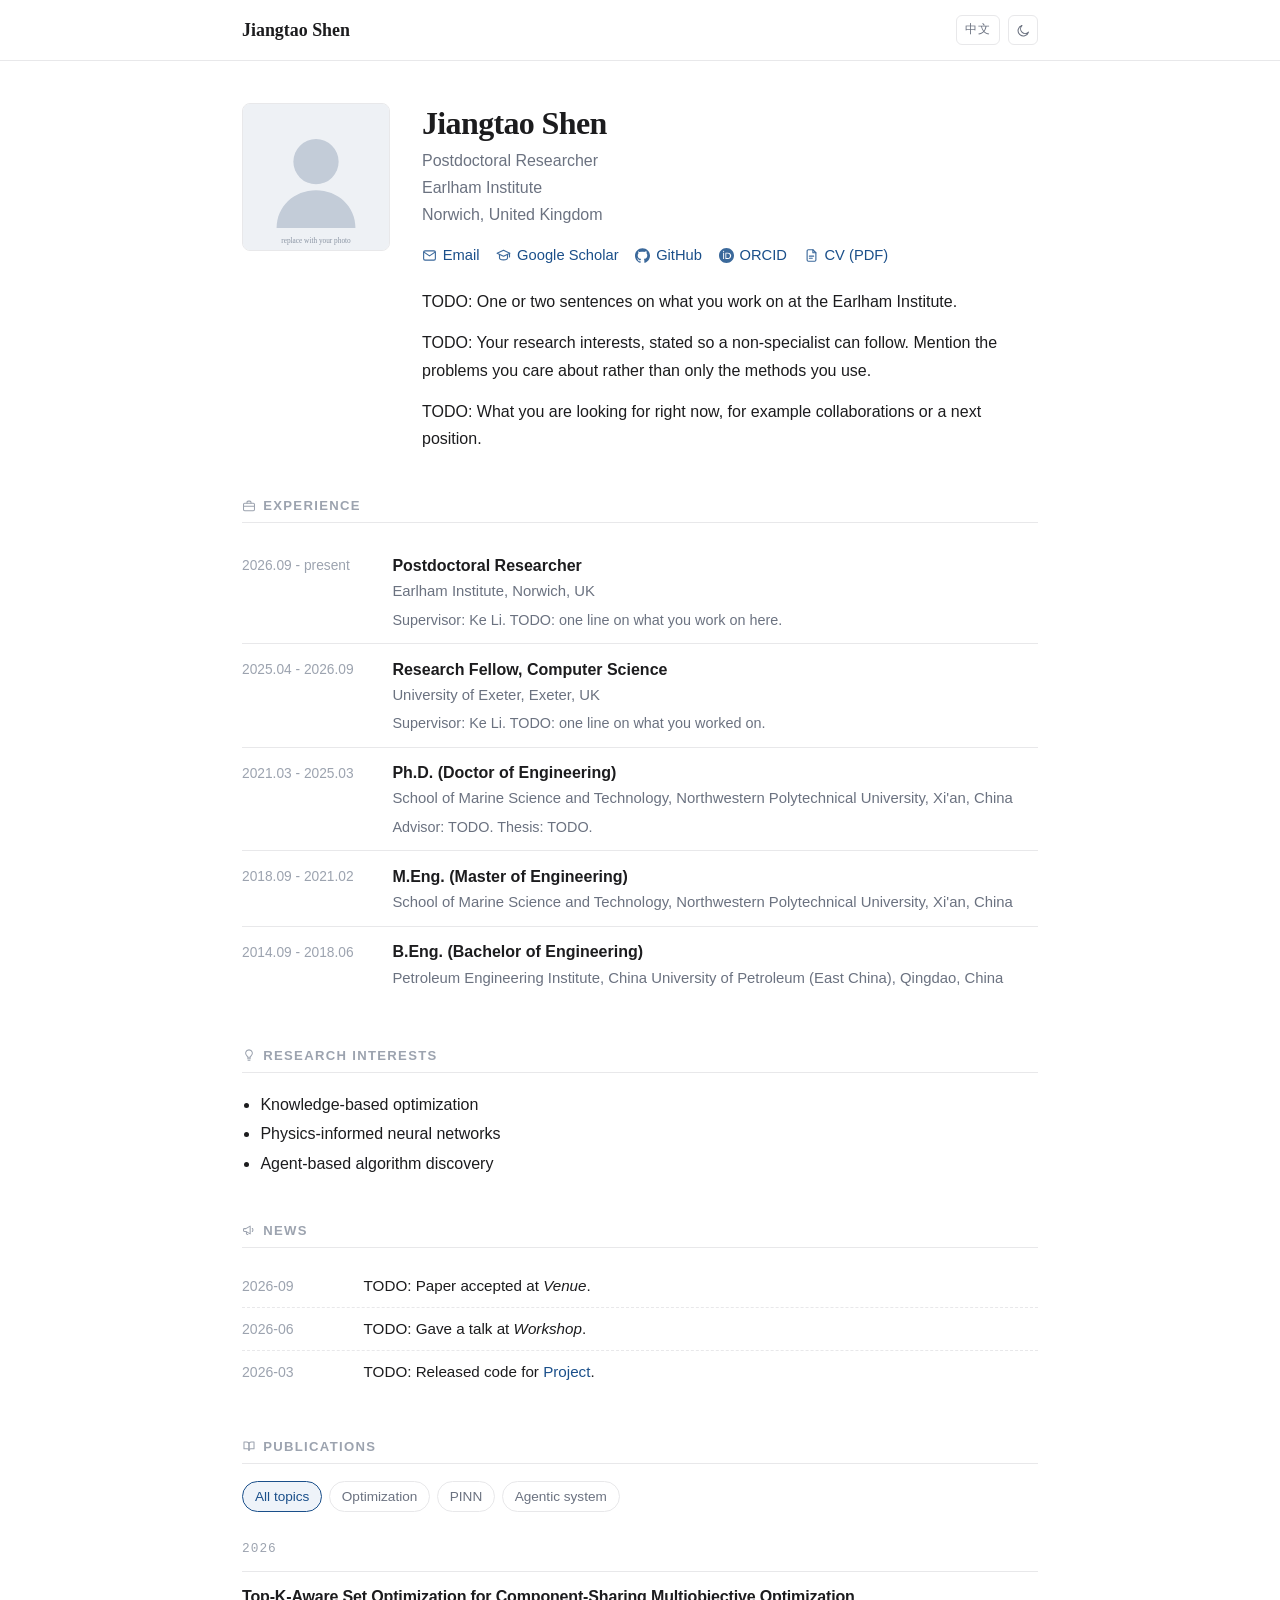
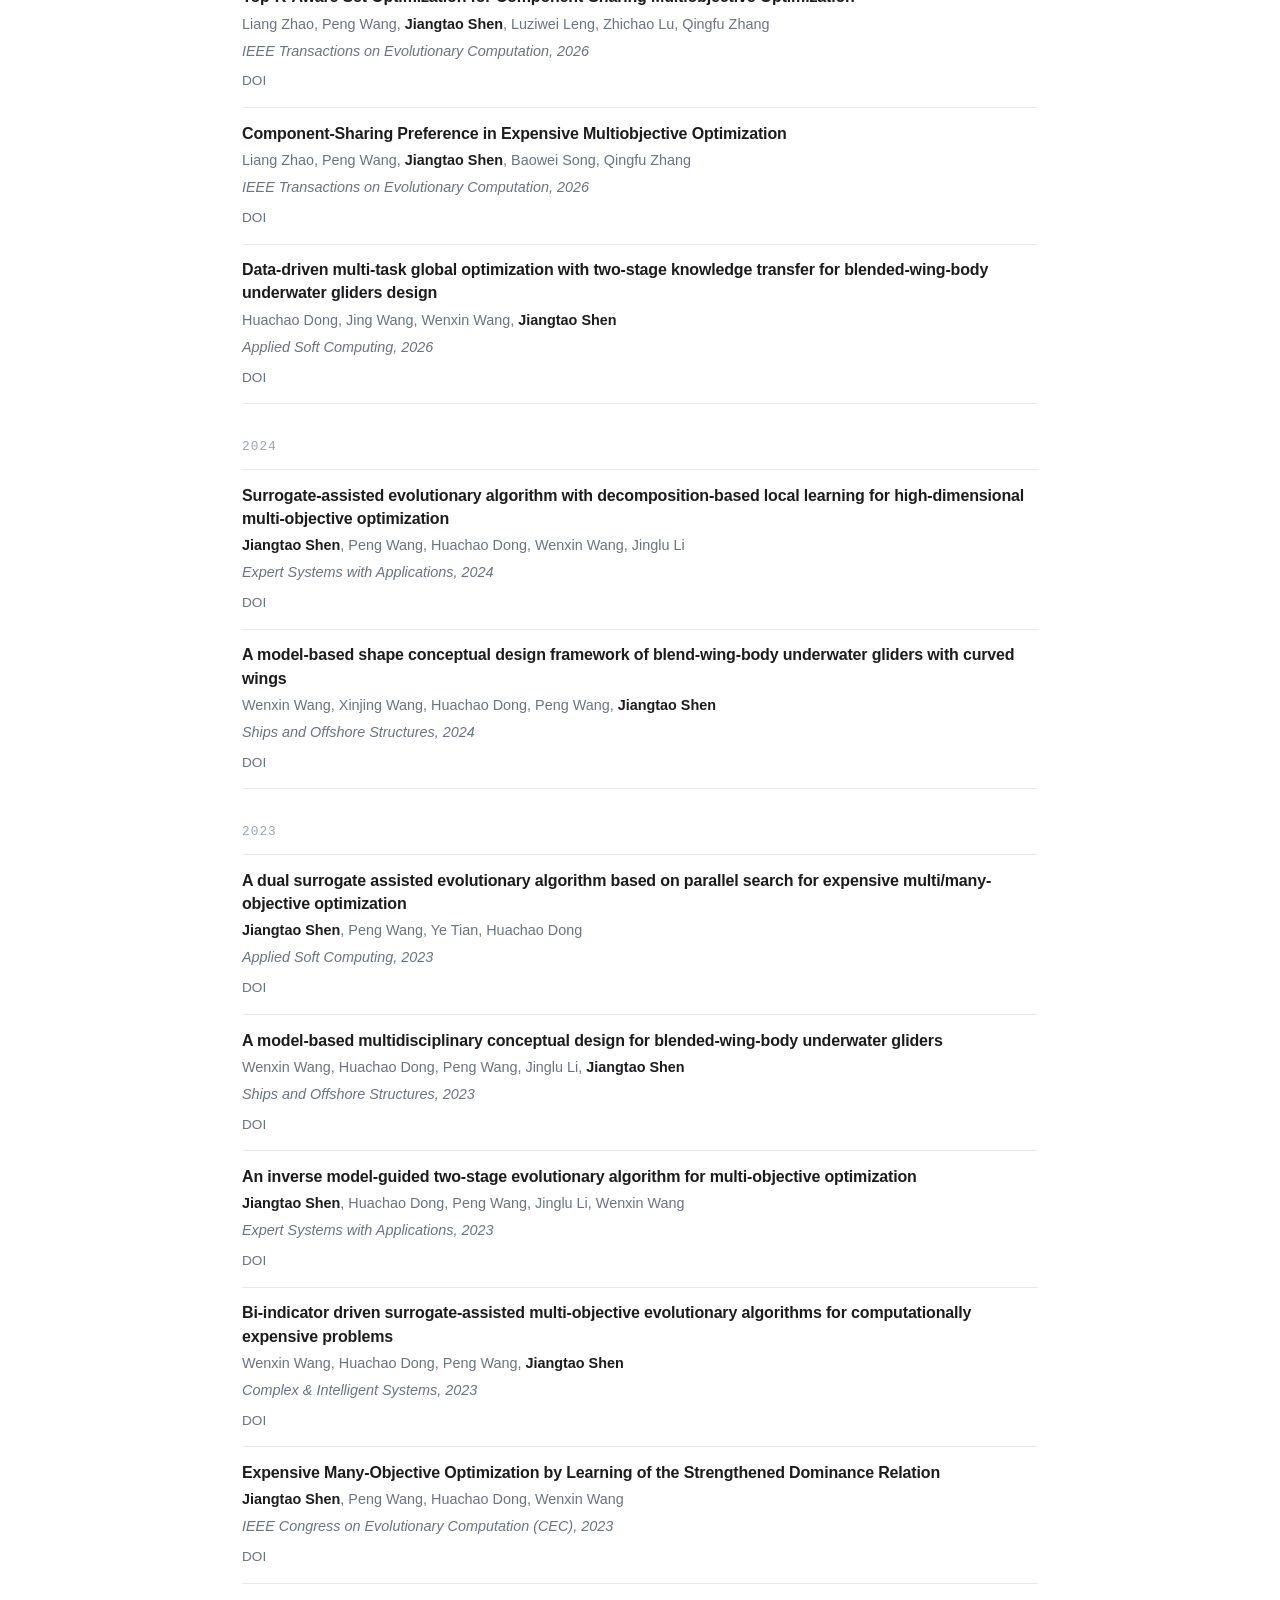
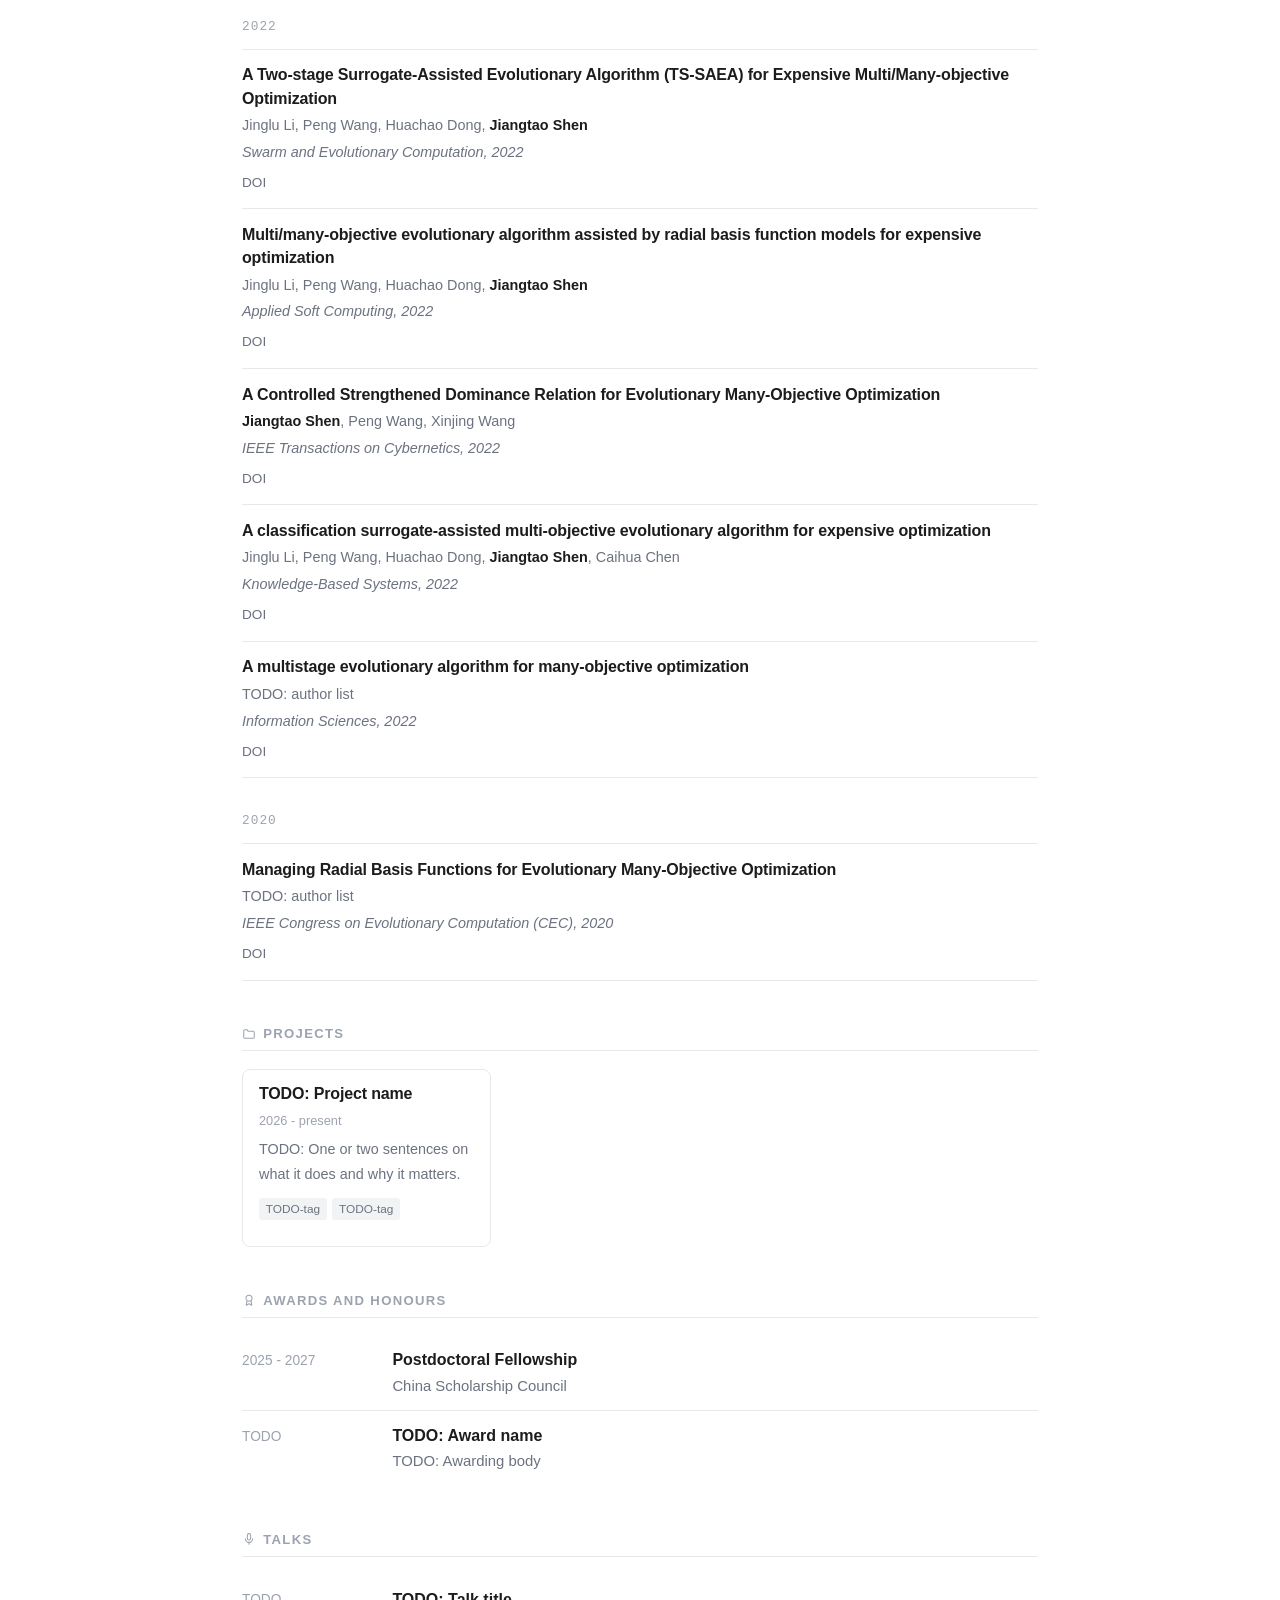
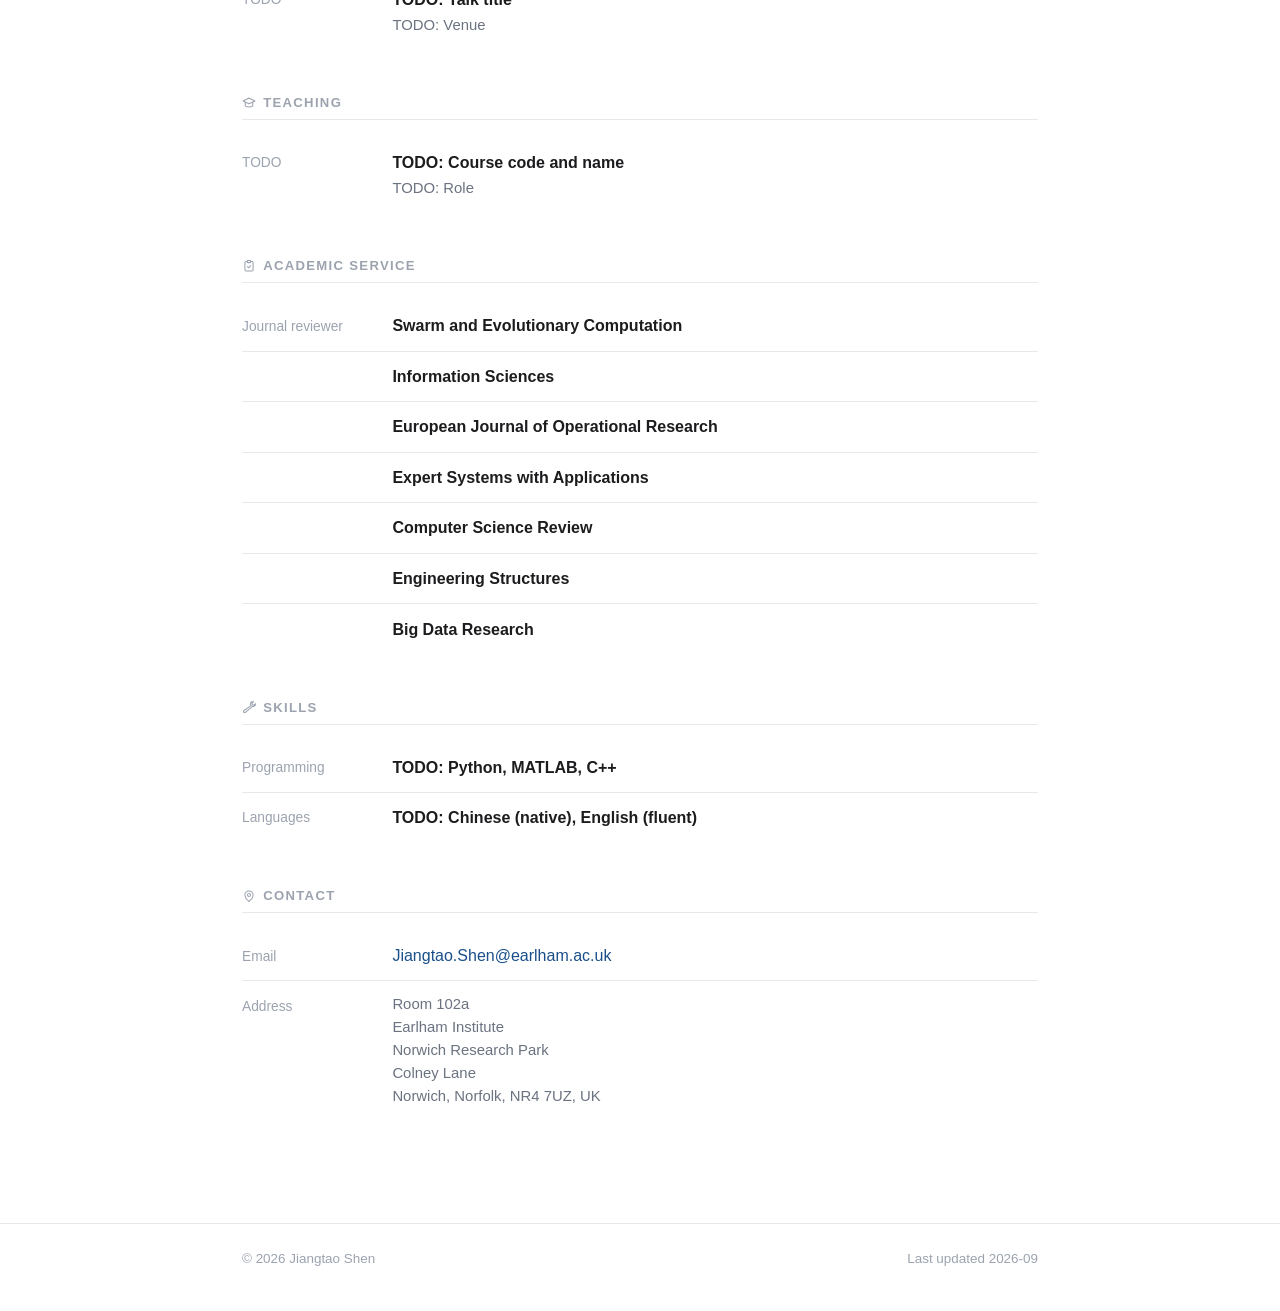
==== commit 827d9783: "Put an icon in front of every section heading Briefcase for experience, lightbulb for research inter" ====
--- a/index.html
+++ b/index.html
@@ -31,23 +31,23 @@
   <div id="cv-top"></div>
 
   <section>
-    <h2 class="section-title" data-i18n="section.interests">Research Interests</h2>
+    <h2 class="section-title" data-i18n="section.interests" data-icon="interests">Research Interests</h2>
     <div id="interests"></div>
   </section>
 
   <section>
-    <h2 class="section-title" data-i18n="section.news">News</h2>
+    <h2 class="section-title" data-i18n="section.news" data-icon="news">News</h2>
     <ul id="news"></ul>
   </section>
 
   <section>
-    <h2 class="section-title" data-i18n="section.publications">Publications</h2>
+    <h2 class="section-title" data-i18n="section.publications" data-icon="publications">Publications</h2>
     <div id="pub-toolbar"></div>
     <div id="pub-list"></div>
   </section>
 
   <section>
-    <h2 class="section-title" data-i18n="section.projects">Projects</h2>
+    <h2 class="section-title" data-i18n="section.projects" data-icon="projects">Projects</h2>
     <div id="project-list"></div>
   </section>
 
@@ -55,7 +55,7 @@
   <div id="cv"></div>
 
   <section>
-    <h2 class="section-title" data-i18n="section.contact">Contact</h2>
+    <h2 class="section-title" data-i18n="section.contact" data-icon="contact">Contact</h2>
     <div id="contact"></div>
   </section>
 
--- a/assets/css/style.css
+++ b/assets/css/style.css
@@ -21,7 +21,10 @@
                 "Noto Serif CJK SC", "Source Han Serif SC", SimSun, serif;
   --font-mono: ui-monospace, SFMono-Regular, "SF Mono", Menlo, Consolas, monospace;
 
-  --measure: 760px;
+  /* Wide enough that the longest affiliation line in the experience list stays
+     on one row. That line needs about 612px beside the 131px date column, so
+     anything under roughly 810px wraps it. */
+  --measure: 840px;
 }
 
 html[data-theme="dark"] {
@@ -176,6 +179,16 @@
   margin: 0 0 1.1rem;
   padding-bottom: 0.5rem;
   border-bottom: 1px solid var(--rule);
+  display: flex;
+  align-items: center;
+  gap: 0.45rem;
+}
+
+/* Slightly smaller than the link icons, to sit with the small caps. */
+.section-title .ico {
+  width: 14px;
+  height: 14px;
+  opacity: 1;
 }
 
 .page-title {
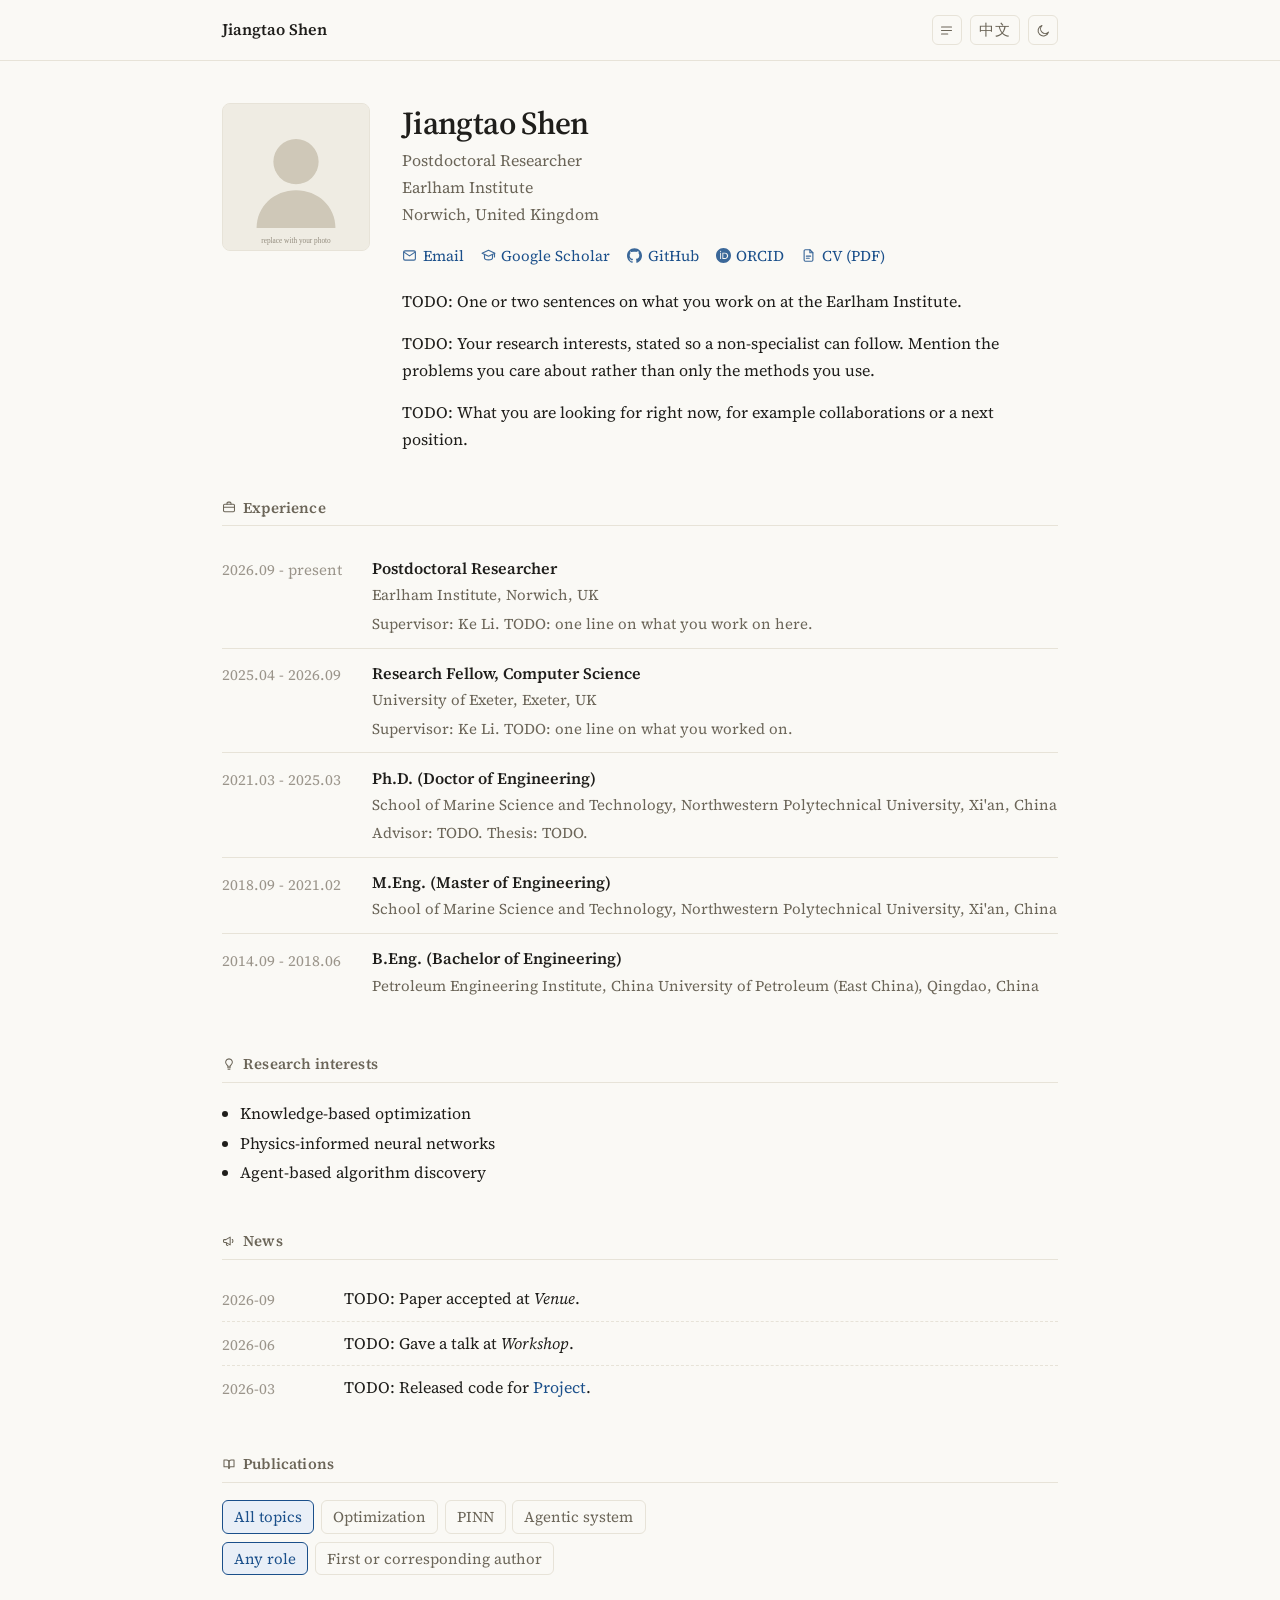
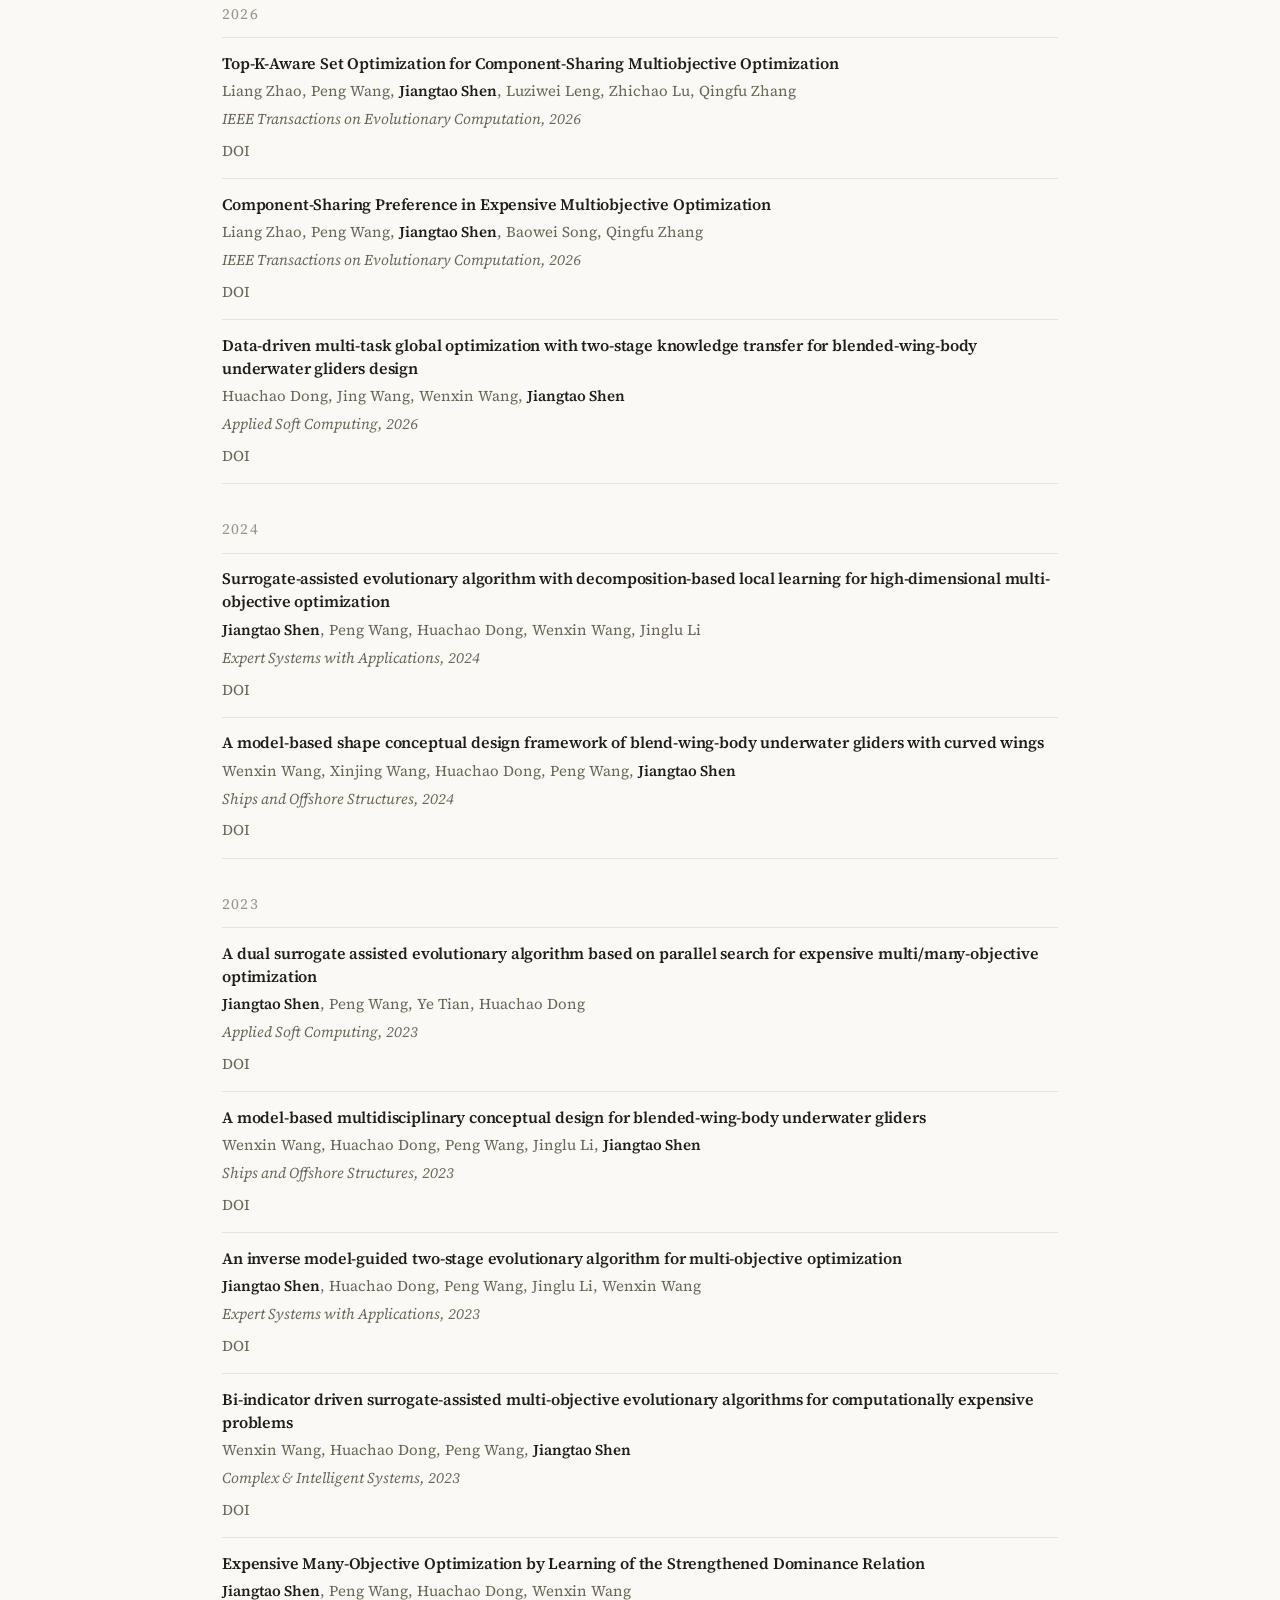
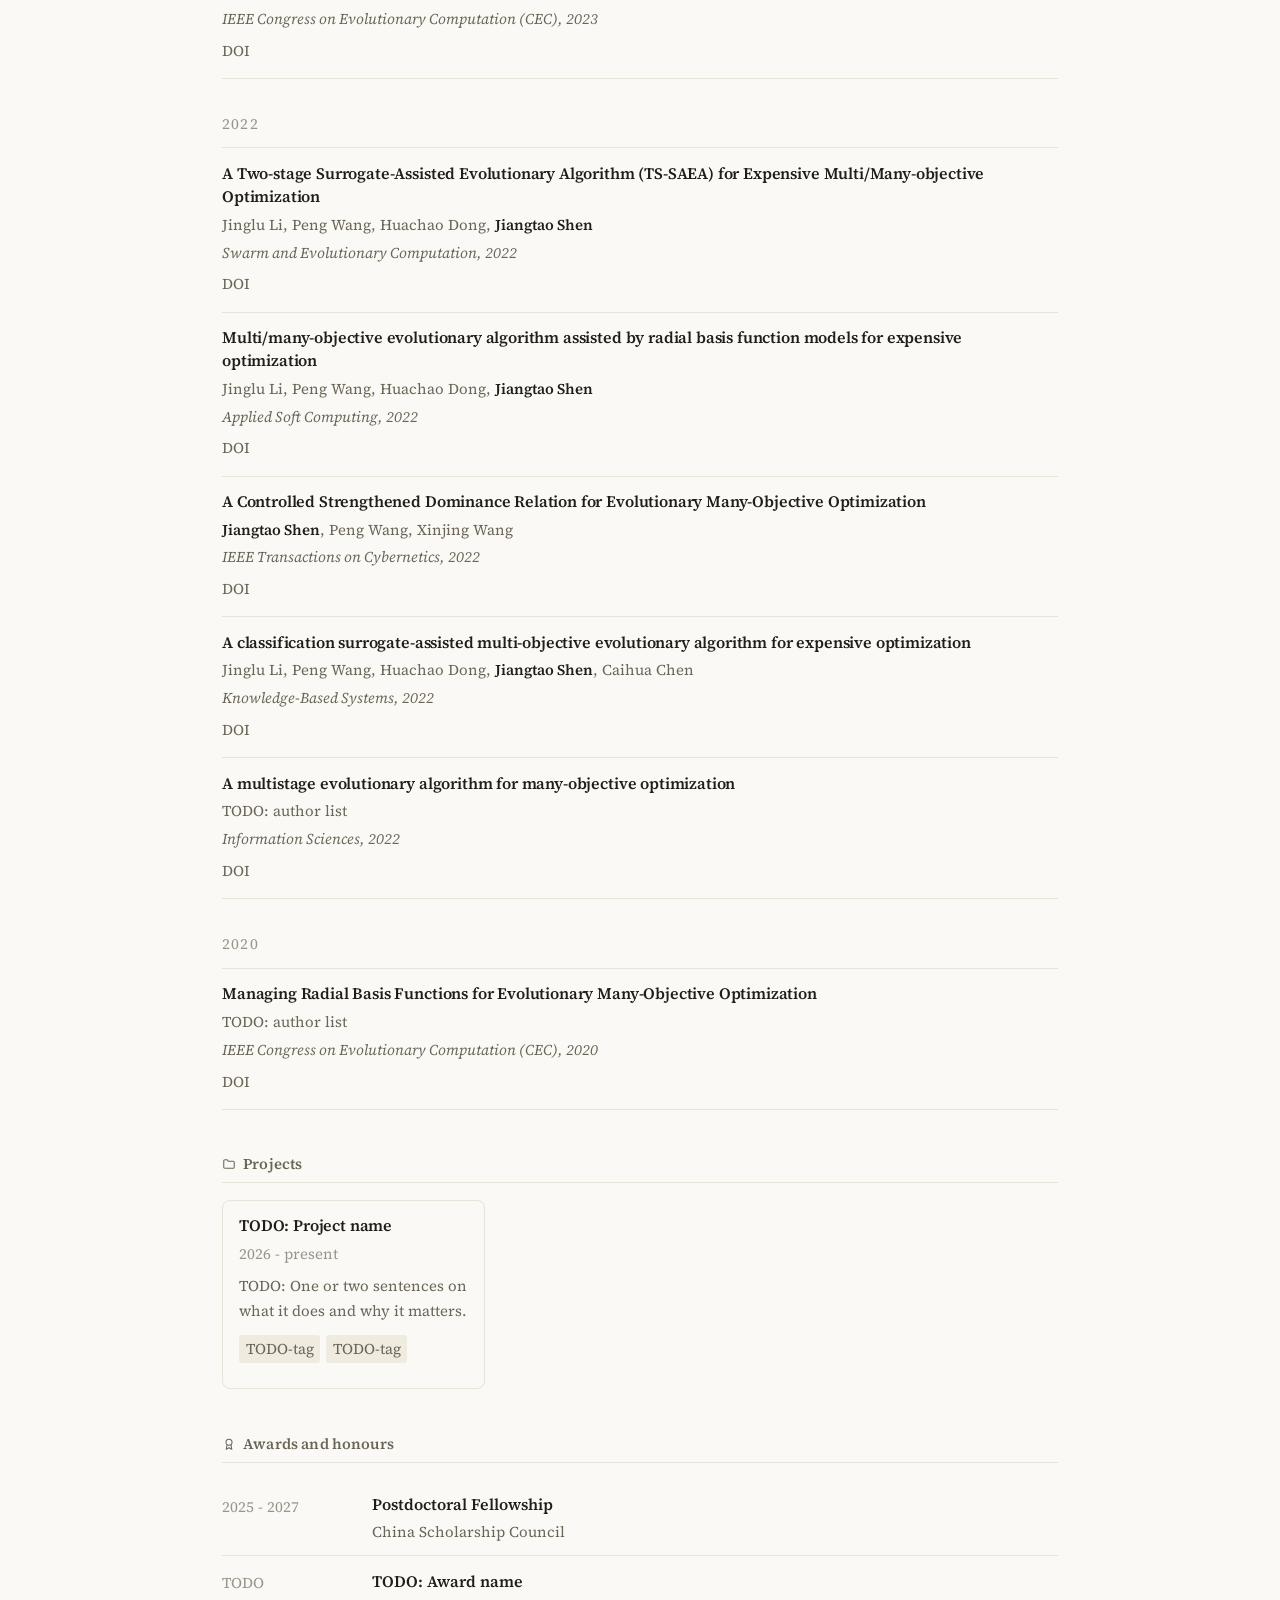
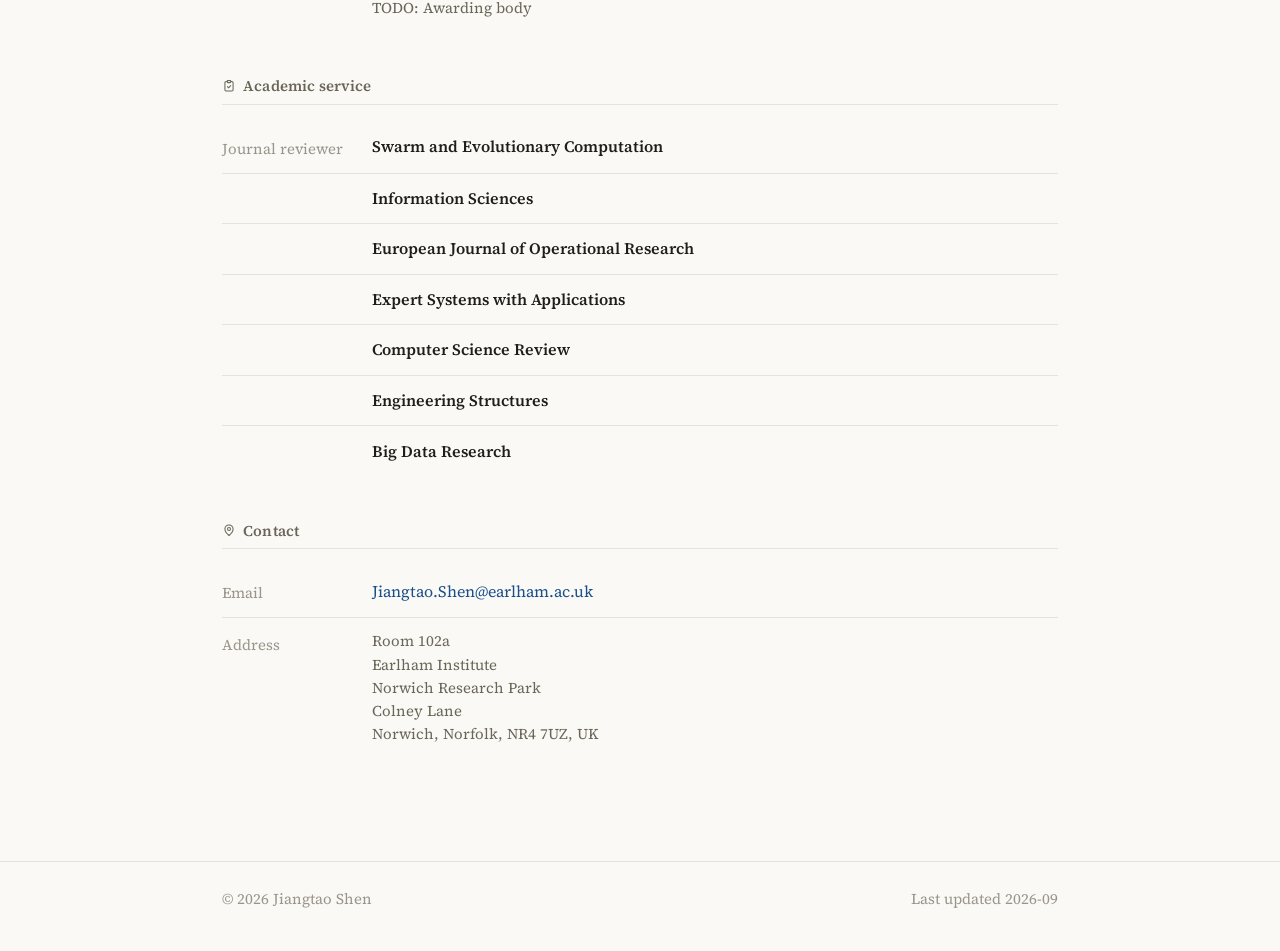
==== commit caf9f976: "Add a contents drawer A button in the header opens a panel listing every section, which closes on a " ====
--- a/index.html
+++ b/index.html
@@ -21,6 +21,8 @@
 <body>
 
 <header id="site-header"></header>
+<div id="toc-backdrop" class="toc-backdrop"></div>
+<aside id="toc" class="toc" aria-label="Contents"></aside>
 
 <main class="wrap">
 
@@ -30,23 +32,23 @@
        Each one renders its own heading. -->
   <div id="cv-top"></div>
 
-  <section>
+  <section id="sec-interests">
     <h2 class="section-title" data-i18n="section.interests" data-icon="interests">Research Interests</h2>
     <div id="interests"></div>
   </section>
 
-  <section>
+  <section id="sec-news">
     <h2 class="section-title" data-i18n="section.news" data-icon="news">News</h2>
     <ul id="news"></ul>
   </section>
 
-  <section>
+  <section id="sec-publications">
     <h2 class="section-title" data-i18n="section.publications" data-icon="publications">Publications</h2>
     <div id="pub-toolbar"></div>
     <div id="pub-list"></div>
   </section>
 
-  <section>
+  <section id="sec-projects">
     <h2 class="section-title" data-i18n="section.projects" data-icon="projects">Projects</h2>
     <div id="project-list"></div>
   </section>
@@ -54,7 +56,7 @@
   <!-- Awards, talks, teaching, service and skills: the remaining CV sections. -->
   <div id="cv"></div>
 
-  <section>
+  <section id="sec-contact">
     <h2 class="section-title" data-i18n="section.contact" data-icon="contact">Contact</h2>
     <div id="contact"></div>
   </section>
--- a/assets/css/style.css
+++ b/assets/css/style.css
@@ -1,3 +1,53 @@
+/* ==========================================================================
+   Source Serif 4, self-hosted. One typeface for the whole site.
+
+   The files are the Latin subsets of the variable font, served by Google Fonts
+   and copied into assets/fonts/, so the page makes no external request and
+   still works opened straight from the filesystem. Each file covers a weight
+   range, which is why one file answers for both the regular and the semibold.
+   The browser downloads only the subsets a page actually needs.
+
+   Chinese is not covered: a full CJK face runs to several megabytes and
+   trimming one down needs a build step, which this project does not have. So
+   Chinese falls through to the system UI face on each platform.
+   ========================================================================== */
+
+@font-face {
+  font-family: "Source Serif 4";
+  font-style: normal;
+  font-weight: 400 600;
+  font-display: swap;
+  src: url("../fonts/source-serif-4-latin.woff2") format("woff2");
+  unicode-range: U+0000-00FF, U+0131, U+0152-0153, U+02BB-02BC, U+02C6, U+02DA, U+02DC, U+0304, U+0308, U+0329, U+2000-206F, U+20AC, U+2122, U+2191, U+2193, U+2212, U+2215, U+FEFF, U+FFFD;
+}
+
+@font-face {
+  font-family: "Source Serif 4";
+  font-style: normal;
+  font-weight: 400 600;
+  font-display: swap;
+  src: url("../fonts/source-serif-4-latin-ext.woff2") format("woff2");
+  unicode-range: U+0100-02BA, U+02BD-02C5, U+02C7-02CC, U+02CE-02D7, U+02DD-02FF, U+0304, U+0308, U+0329, U+1D00-1DBF, U+1E00-1E9F, U+1EF2-1EFF, U+2020, U+20A0-20AB, U+20AD-20C0, U+2113, U+2C60-2C7F, U+A720-A7FF;
+}
+
+@font-face {
+  font-family: "Source Serif 4";
+  font-style: italic;
+  font-weight: 400 600;
+  font-display: swap;
+  src: url("../fonts/source-serif-4-latin-italic.woff2") format("woff2");
+  unicode-range: U+0000-00FF, U+0131, U+0152-0153, U+02BB-02BC, U+02C6, U+02DA, U+02DC, U+0304, U+0308, U+0329, U+2000-206F, U+20AC, U+2122, U+2191, U+2193, U+2212, U+2215, U+FEFF, U+FFFD;
+}
+
+@font-face {
+  font-family: "Source Serif 4";
+  font-style: italic;
+  font-weight: 400 600;
+  font-display: swap;
+  src: url("../fonts/source-serif-4-latin-ext-italic.woff2") format("woff2");
+  unicode-range: U+0100-02BA, U+02BD-02C5, U+02C7-02CC, U+02CE-02D7, U+02DD-02FF, U+0304, U+0308, U+0329, U+1D00-1DBF, U+1E00-1E9F, U+1EF2-1EFF, U+2020, U+20A0-20AB, U+20AD-20C0, U+2113, U+2C60-2C7F, U+A720-A7FF;
+}
+
 /* ==========================================================================
    Academic homepage - minimal theme
    All colors are declared as tokens on :root, so dark mode only needs to
@@ -5,26 +55,41 @@
    ========================================================================== */
 
 :root {
-  --bg:            #ffffff;
-  --bg-subtle:     #fafafa;
-  --fg:            #1c1c1e;
-  --fg-muted:      #6b7280;
-  --fg-faint:      #9ca3af;
-  --rule:          #e8e8ea;
+  /* A warm, faintly yellow ground rather than white, and every neutral warmed
+     to match. A cool grey rule or a cool grey caption on a cream page reads as
+     a mistake, so the whole light palette shifts together. Dark mode is
+     unchanged. */
+  --bg:            #faf9f5;
+  --bg-subtle:     #f3f0e8;
+  --fg:            #1f1e1b;
+  --fg-muted:      #6b6558;
+  --fg-faint:      #9a948a;
+  --rule:          #e7e3d8;
   --accent:        #1a4f8a;
-  --accent-soft:   #eef3f9;
-  --tag-bg:        #f2f3f5;
-
-  --font-sans: -apple-system, BlinkMacSystemFont, "Segoe UI", Roboto,
-               "Helvetica Neue", Arial, "PingFang SC", "Microsoft YaHei", sans-serif;
-  --font-serif: Georgia, "Iowan Old Style", "Times New Roman", "Songti SC",
-                "Noto Serif CJK SC", "Source Han Serif SC", SimSun, serif;
+  --accent-soft:   #e9eff7;
+  --tag-bg:        #efebe1;
+
+  /* One typeface, everywhere. Chinese has no webfont, so it falls through to
+     the platform UI face; that is the only second face on the page. */
+  --font-main: "Source Serif 4", Georgia, "Times New Roman",
+               "PingFang SC", "Microsoft YaHei", serif;
+
+  /* Three sizes for the whole page, and no others. Large is the name, base is
+     anything a reader actually reads, small is metadata and chrome: dates,
+     labels, authors, venues, chips, captions, the footer. Adding a fourth is
+     how a page starts to look busy. */
+  --fs-lg:   2rem;        /* 32px */
+  --fs-base: 1rem;        /* 16px */
+  --fs-sm:   0.9375rem;   /* 15px */
+
+  /* Code blocks only, and those appear on project detail pages, never here. */
   --font-mono: ui-monospace, SFMono-Regular, "SF Mono", Menlo, Consolas, monospace;
 
   /* Wide enough that the longest affiliation line in the experience list stays
-     on one row. That line needs about 612px beside the 131px date column, so
-     anything under roughly 810px wraps it. */
-  --measure: 840px;
+     on one row. At 15px that line needs 664px beside the 131px date column, so
+     anything under 858px wraps it. The font is self-hosted, so these metrics
+     are the same on every machine; the margin here only covers zoom rounding. */
+  --measure: 880px;
 }
 
 html[data-theme="dark"] {
@@ -65,8 +130,8 @@
   margin: 0;
   background: var(--bg);
   color: var(--fg);
-  font-family: var(--font-sans);
-  font-size: 16px;
+  font-family: var(--font-main);
+  font-size: var(--fs-base);
   line-height: 1.7;
   -webkit-font-smoothing: antialiased;
 }
@@ -89,7 +154,7 @@
 
 img { max-width: 100%; height: auto; }
 
-code { font-family: var(--font-mono); font-size: 0.9em; }
+code { font-family: var(--font-mono); font-size: var(--fs-sm); }
 
 /* --- header ------------------------------------------------------------- */
 
@@ -111,8 +176,8 @@
 }
 
 .brand {
-  font-family: var(--font-serif);
-  font-size: 1.12rem;
+  font-family: var(--font-main);
+  font-size: var(--fs-base);
   font-weight: 600;
   color: var(--fg);
   border: 0;
@@ -136,7 +201,7 @@
   width: 30px; height: 30px;
   line-height: 1;
   cursor: pointer;
-  font-size: 0.9rem;
+  font-size: var(--fs-sm);
   display: inline-flex;
   align-items: center;
   justify-content: center;
@@ -147,7 +212,7 @@
 
 .lang-toggle {
   font: inherit;
-  font-size: 0.78rem;
+  font-size: var(--fs-sm);
   letter-spacing: 0.03em;
   background: none;
   border: 1px solid var(--rule);
@@ -171,11 +236,10 @@
 section + section { margin-top: 2.8rem; }
 
 .section-title {
-  font-size: 0.82rem;
+  font-size: var(--fs-sm);
   font-weight: 600;
-  text-transform: uppercase;
-  letter-spacing: 0.1em;
-  color: var(--fg-faint);
+  letter-spacing: 0.01em;
+  color: var(--fg-muted);
   margin: 0 0 1.1rem;
   padding-bottom: 0.5rem;
   border-bottom: 1px solid var(--rule);
@@ -192,9 +256,9 @@
 }
 
 .page-title {
-  font-size: 1.75rem;
+  font-size: var(--fs-lg);
   margin: 0 0 0.4rem;
-  font-family: var(--font-serif);
+  font-family: var(--font-main);
 }
 
 .page-lede { color: var(--fg-muted); margin: 0 0 2rem; }
@@ -221,28 +285,28 @@
 .hero-body { flex: 1 1 320px; min-width: 0; }
 
 .hero-name {
-  font-family: var(--font-serif);
-  font-size: 2rem;
+  font-family: var(--font-main);
+  font-size: var(--fs-lg);
   margin: 0 0 0.15rem;
   letter-spacing: -0.02em;
 }
 
 .hero-alt {
-  font-size: 0.62em;
+  font-size: var(--fs-base);
   font-weight: 400;
   color: var(--fg-muted);
   letter-spacing: 0;
   margin-left: 0.15em;
 }
 
-.hero-role { color: var(--fg-muted); margin: 0 0 0.9rem; font-size: 1rem; }
+.hero-role { color: var(--fg-muted); margin: 0 0 0.9rem; font-size: var(--fs-base); }
 .hero-role .affil { display: block; }
 
 .hero-links {
   display: flex;
   flex-wrap: wrap;
   gap: 0.5rem 1.05rem;
-  font-size: 0.92rem;
+  font-size: var(--fs-sm);
   margin-top: 0.9rem;
 }
 
@@ -278,7 +342,7 @@
   gap: 1rem;
   padding: 0.5rem 0;
   border-bottom: 1px dashed var(--rule);
-  font-size: 0.95rem;
+  font-size: var(--fs-base);
 }
 .news li:last-child { border-bottom: 0; }
 
@@ -287,17 +351,18 @@
   width: 6.6rem;
   color: var(--fg-faint);
   font-variant-numeric: tabular-nums;
-  font-size: 0.88rem;
+  font-size: var(--fs-sm);
   padding-top: 0.12rem;
 }
 
 /* --- publications ------------------------------------------------------- */
 
+/* One filter group per row: topic, then authorship. */
 .toolbar {
   display: flex;
-  flex-wrap: wrap;
-  gap: 0.6rem;
-  align-items: center;
+  flex-direction: column;
+  align-items: flex-start;
+  gap: 0.5rem;
   margin-bottom: 1.6rem;
 }
 
@@ -305,12 +370,13 @@
 
 .chip {
   font: inherit;
-  font-size: 0.85rem;
+  font-size: var(--fs-sm);
   color: var(--fg-muted);
   background: none;
   border: 1px solid var(--rule);
-  border-radius: 999px;
-  padding: 0.18rem 0.75rem;
+  /* Same radius as the header toggles, so every control on the page agrees. */
+  border-radius: 6px;
+  padding: 0.18rem 0.7rem;
   cursor: pointer;
 }
 .chip:hover { color: var(--fg); }
@@ -322,7 +388,7 @@
 
 .search {
   font: inherit;
-  font-size: 0.88rem;
+  font-size: var(--fs-sm);
   color: var(--fg);
   background: var(--bg);
   border: 1px solid var(--rule);
@@ -336,8 +402,9 @@
 .year-group { margin-bottom: 2rem; }
 
 .year-label {
-  font-family: var(--font-mono);
-  font-size: 0.8rem;
+  font-family: var(--font-main);
+  font-variant-numeric: tabular-nums;
+  font-size: var(--fs-sm);
   color: var(--fg-faint);
   letter-spacing: 0.08em;
   margin: 0 0 0.7rem;
@@ -365,21 +432,21 @@
 
 .pub-title {
   margin: 0 0 0.2rem;
-  font-size: 1rem;
+  font-size: var(--fs-base);
   font-weight: 600;
   line-height: 1.45;
 }
 
-.pub-authors { margin: 0 0 0.15rem; font-size: 0.9rem; color: var(--fg-muted); }
+.pub-authors { margin: 0 0 0.15rem; font-size: var(--fs-sm); color: var(--fg-muted); }
 .pub-authors .me { color: var(--fg); font-weight: 600; }
 
-.pub-venue { margin: 0; font-size: 0.9rem; color: var(--fg-muted); font-style: italic; }
+.pub-venue { margin: 0; font-size: var(--fs-sm); color: var(--fg-muted); font-style: italic; }
 
 .pub-note {
   display: inline-block;
   margin-left: 0.4rem;
   font-style: normal;
-  font-size: 0.76rem;
+  font-size: var(--fs-sm);
   color: var(--accent);
   border: 1px solid currentColor;
   border-radius: 3px;
@@ -392,7 +459,7 @@
   flex-wrap: wrap;
   gap: 0.75rem;
   margin-top: 0.4rem;
-  font-size: 0.85rem;
+  font-size: var(--fs-sm);
 }
 .linkrow a { color: var(--fg-muted); }
 .linkrow a:hover { color: var(--accent); }
@@ -430,19 +497,19 @@
   flex-direction: column;
 }
 
-.card-title { margin: 0 0 0.35rem; font-size: 1rem; }
+.card-title { margin: 0 0 0.35rem; font-size: var(--fs-base); }
 .card-title a { color: var(--fg); border: 0; }
 .card-title a:hover { color: var(--accent); }
 
 .card-period {
   margin: 0 0 0.35rem;
-  font-size: 0.8rem;
+  font-size: var(--fs-sm);
   color: var(--fg-faint);
 }
 
 .card-text {
   margin: 0 0 0.7rem;
-  font-size: 0.9rem;
+  font-size: var(--fs-sm);
   color: var(--fg-muted);
   flex: 1 1 auto;
 }
@@ -450,7 +517,7 @@
 .tags { display: flex; flex-wrap: wrap; gap: 0.35rem; margin-bottom: 0.6rem; }
 
 .tag {
-  font-size: 0.74rem;
+  font-size: var(--fs-sm);
   color: var(--fg-muted);
   background: var(--tag-bg);
   border-radius: 3px;
@@ -471,31 +538,31 @@
   flex: none;
   width: 8.2rem;
   color: var(--fg-faint);
-  font-size: 0.86rem;
+  font-size: var(--fs-sm);
   font-variant-numeric: tabular-nums;
   padding-top: 0.15rem;
 }
 
 .entry-what { min-width: 0; }
 .entry-what strong { font-weight: 600; }
-.entry-what .where { color: var(--fg-muted); font-size: 0.93rem; }
-.entry-what .detail { color: var(--fg-muted); font-size: 0.9rem; margin: 0.2rem 0 0; }
+.entry-what .where { color: var(--fg-muted); font-size: var(--fs-sm); }
+.entry-what .detail { color: var(--fg-muted); font-size: var(--fs-sm); margin: 0.2rem 0 0; }
 
 .postal {
   font-style: normal;
   color: var(--fg-muted);
-  font-size: 0.93rem;
+  font-size: var(--fs-sm);
   line-height: 1.55;
 }
 
 /* --- project detail page ------------------------------------------------ */
 
-.prose h2 { font-size: 1.15rem; margin: 2rem 0 0.6rem; }
-.prose h3 { font-size: 1rem; margin: 1.4rem 0 0.4rem; }
+.prose h2 { font-size: var(--fs-base); margin: 2rem 0 0.6rem; }
+.prose h3 { font-size: var(--fs-base); margin: 1.4rem 0 0.4rem; }
 .prose p { margin: 0 0 1rem; }
 .prose ul, .prose ol { margin: 0 0 1rem; padding-left: 1.3rem; }
 .prose figure { margin: 1.6rem 0; }
-.prose figcaption { font-size: 0.85rem; color: var(--fg-muted); margin-top: 0.5rem; }
+.prose figcaption { font-size: var(--fs-sm); color: var(--fg-muted); margin-top: 0.5rem; }
 .prose video, .prose img { border-radius: 6px; border: 1px solid var(--rule); width: 100%; }
 .prose blockquote {
   margin: 1.2rem 0;
@@ -509,11 +576,11 @@
   border-radius: 6px;
   padding: 0.85rem 1rem;
   overflow-x: auto;
-  font-size: 0.85rem;
+  font-size: var(--fs-sm);
 }
 
 .backlink {
-  font-size: 0.88rem;
+  font-size: var(--fs-sm);
   color: var(--fg-muted);
   display: inline-block;
   margin-bottom: 1.2rem;
@@ -523,7 +590,7 @@
 
 .empty {
   color: var(--fg-faint);
-  font-size: 0.92rem;
+  font-size: var(--fs-sm);
   padding: 1.2rem 0;
   text-align: center;
 }
@@ -533,7 +600,7 @@
   margin-top: 3.5rem;
   padding-block: 1.5rem 2.5rem;
   color: var(--fg-faint);
-  font-size: 0.84rem;
+  font-size: var(--fs-sm);
 }
 
 .site-footer .wrap {
@@ -550,10 +617,10 @@
 }
 
 @media (max-width: 620px) {
+  :root { --fs-lg: 1.7rem; }
   .news time { width: 5.4rem; }
   .pub-thumb { display: none; }
   .hero-photo { width: 110px; }
-  .hero-name { font-size: 1.7rem; }
 
   /* A date range and a job title will not both fit across a phone, so the
      two columns become two stacked lines. */
@@ -566,3 +633,107 @@
   body { font-size: 11pt; }
   a { color: inherit; }
 }
+
+/* --- contents drawer ----------------------------------------------------- */
+
+/* Hidden until asked for. Built from the headings the page rendered, so it
+   never disagrees with the sections it points at. */
+
+.toc-toggle {
+  background: none;
+  border: 1px solid var(--rule);
+  color: var(--fg-muted);
+  border-radius: 6px;
+  width: 30px; height: 30px;
+  cursor: pointer;
+  display: inline-flex;
+  align-items: center;
+  justify-content: center;
+}
+.toc-toggle:hover { color: var(--fg); border-color: var(--fg-faint); }
+.toc-toggle svg { width: 15px; height: 15px; display: block; }
+
+.toc {
+  position: fixed;
+  inset-block: 0;
+  inset-inline-start: 0;
+  width: min(280px, 82vw);
+  background: var(--bg);
+  border-inline-end: 1px solid var(--rule);
+  padding: 1.1rem 0.9rem 2rem;
+  z-index: 40;
+  overflow-y: auto;
+  /* visibility, not display, so the panel can animate and still leave the tab
+     order while it is closed. */
+  visibility: hidden;
+  transform: translateX(-100%);
+  transition: transform .22s ease, visibility .22s;
+}
+
+html.toc-open .toc { visibility: visible; transform: none; }
+
+.toc-head {
+  display: flex;
+  align-items: center;
+  justify-content: space-between;
+  gap: 1rem;
+  margin: 0 0 0.8rem;
+  padding: 0 0.35rem 0.6rem;
+  border-bottom: 1px solid var(--rule);
+}
+
+.toc-title {
+  margin: 0;
+  font-size: var(--fs-sm);
+  font-weight: 600;
+  color: var(--fg-muted);
+}
+
+.toc-close {
+  background: none;
+  border: 0;
+  color: var(--fg-faint);
+  cursor: pointer;
+  padding: 2px;
+  display: inline-flex;
+}
+.toc-close:hover { color: var(--fg); }
+.toc-close svg { width: 15px; height: 15px; display: block; }
+
+.toc-list { list-style: none; margin: 0; padding: 0; }
+
+.toc-list a {
+  display: flex;
+  align-items: center;
+  gap: 0.55rem;
+  padding: 0.4rem 0.45rem;
+  border-radius: 6px;
+  border: 0;
+  color: var(--fg);
+  font-size: var(--fs-sm);
+}
+.toc-list a:hover { background: var(--bg-subtle); color: var(--accent); }
+.toc-list .ico { width: 14px; height: 14px; }
+
+.toc-backdrop {
+  position: fixed;
+  inset: 0;
+  z-index: 30;
+  background: rgba(0, 0, 0, 0.3);
+  opacity: 0;
+  visibility: hidden;
+  transition: opacity .22s ease, visibility .22s;
+}
+
+html.toc-open .toc-backdrop { opacity: 1; visibility: visible; }
+
+/* Clears the sticky header when a link jumps to a section. */
+main section { scroll-margin-top: 78px; }
+
+@media (prefers-reduced-motion: no-preference) {
+  html { scroll-behavior: smooth; }
+}
+
+@media (prefers-reduced-motion: reduce) {
+  .toc, .toc-backdrop { transition: none; }
+}
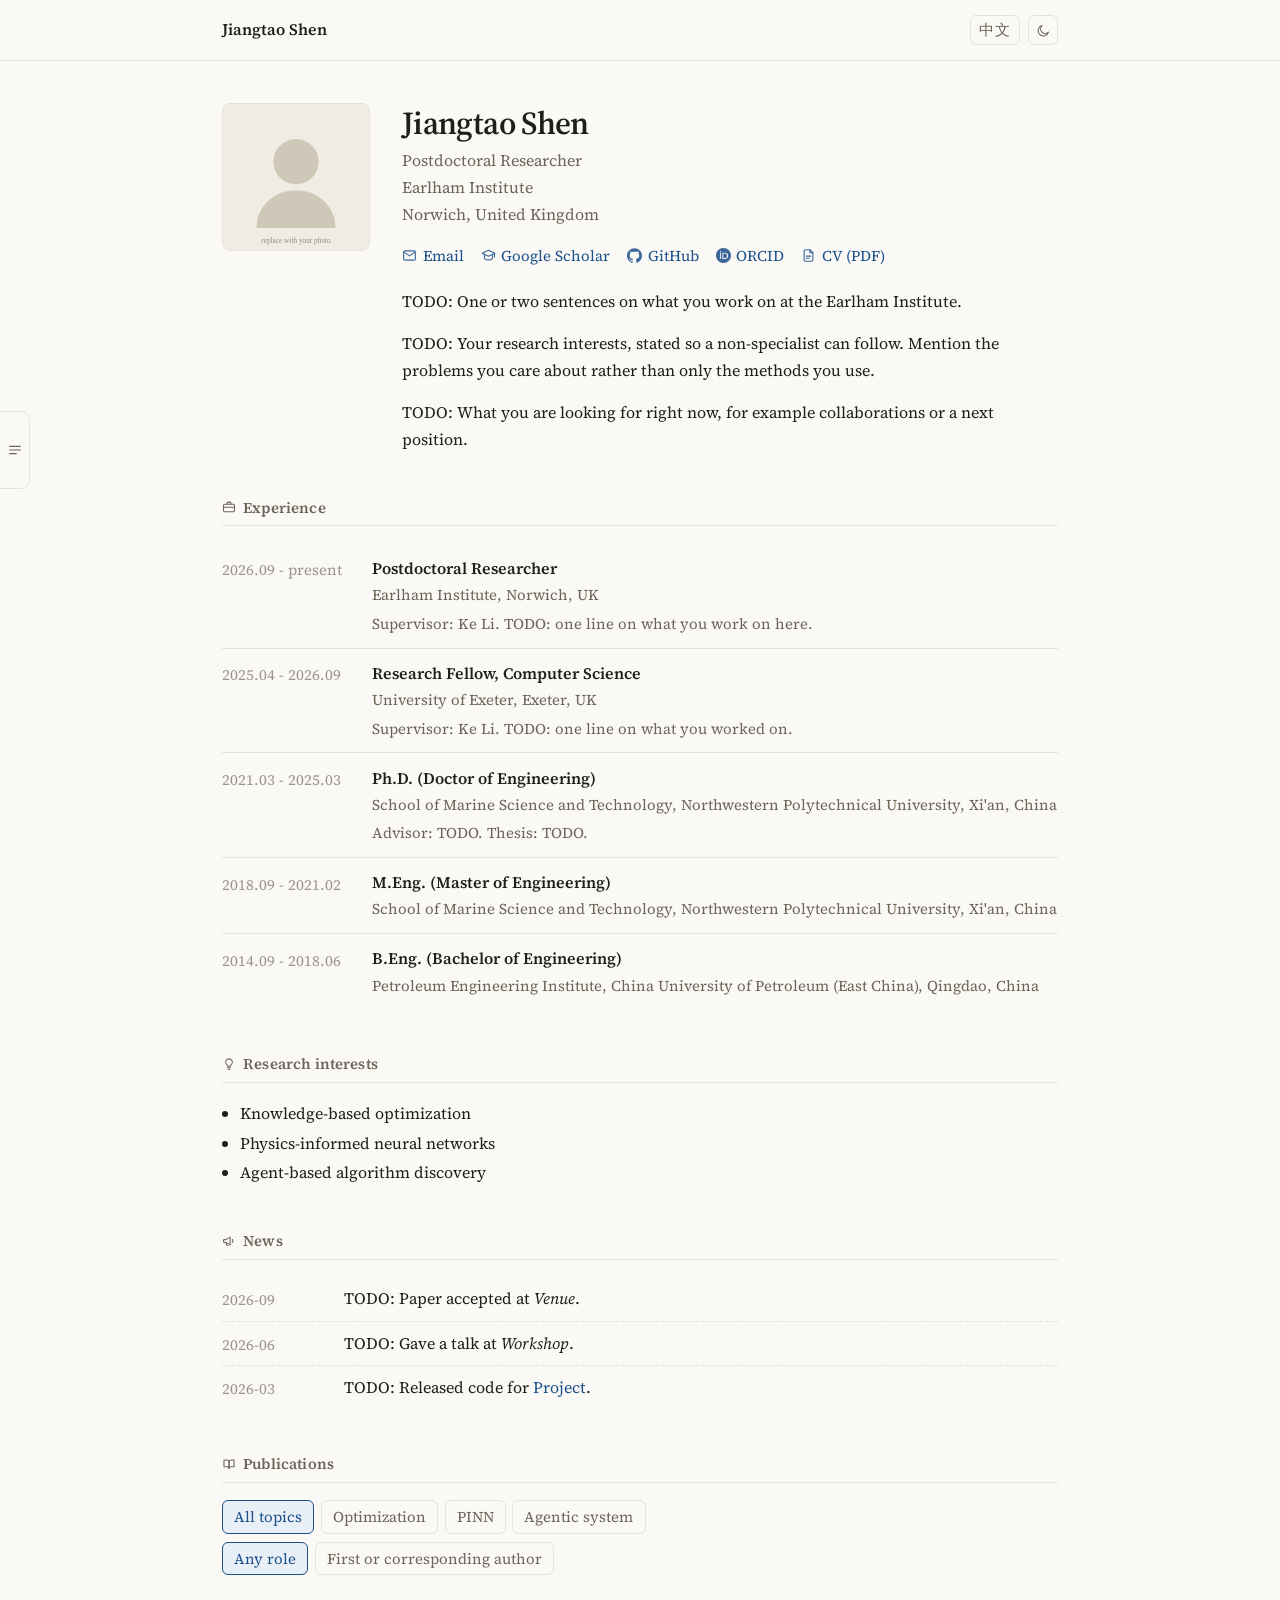
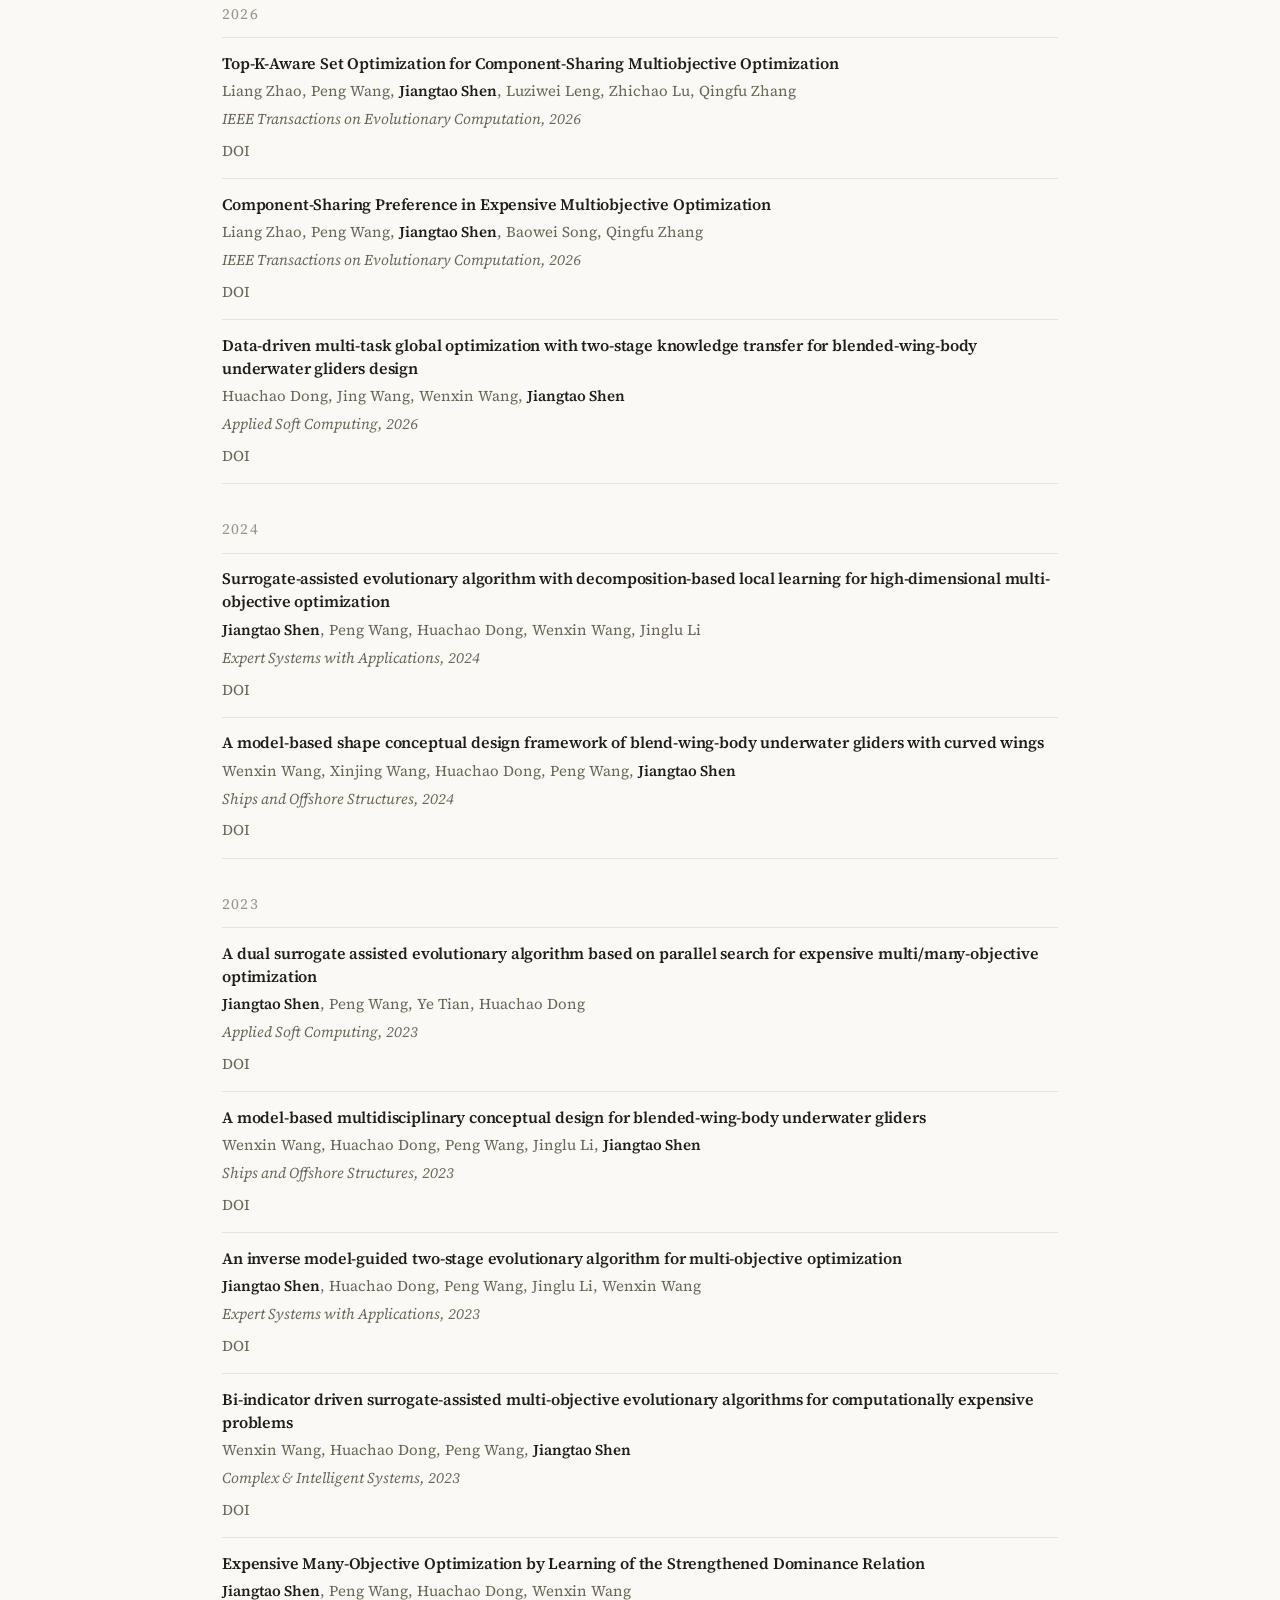
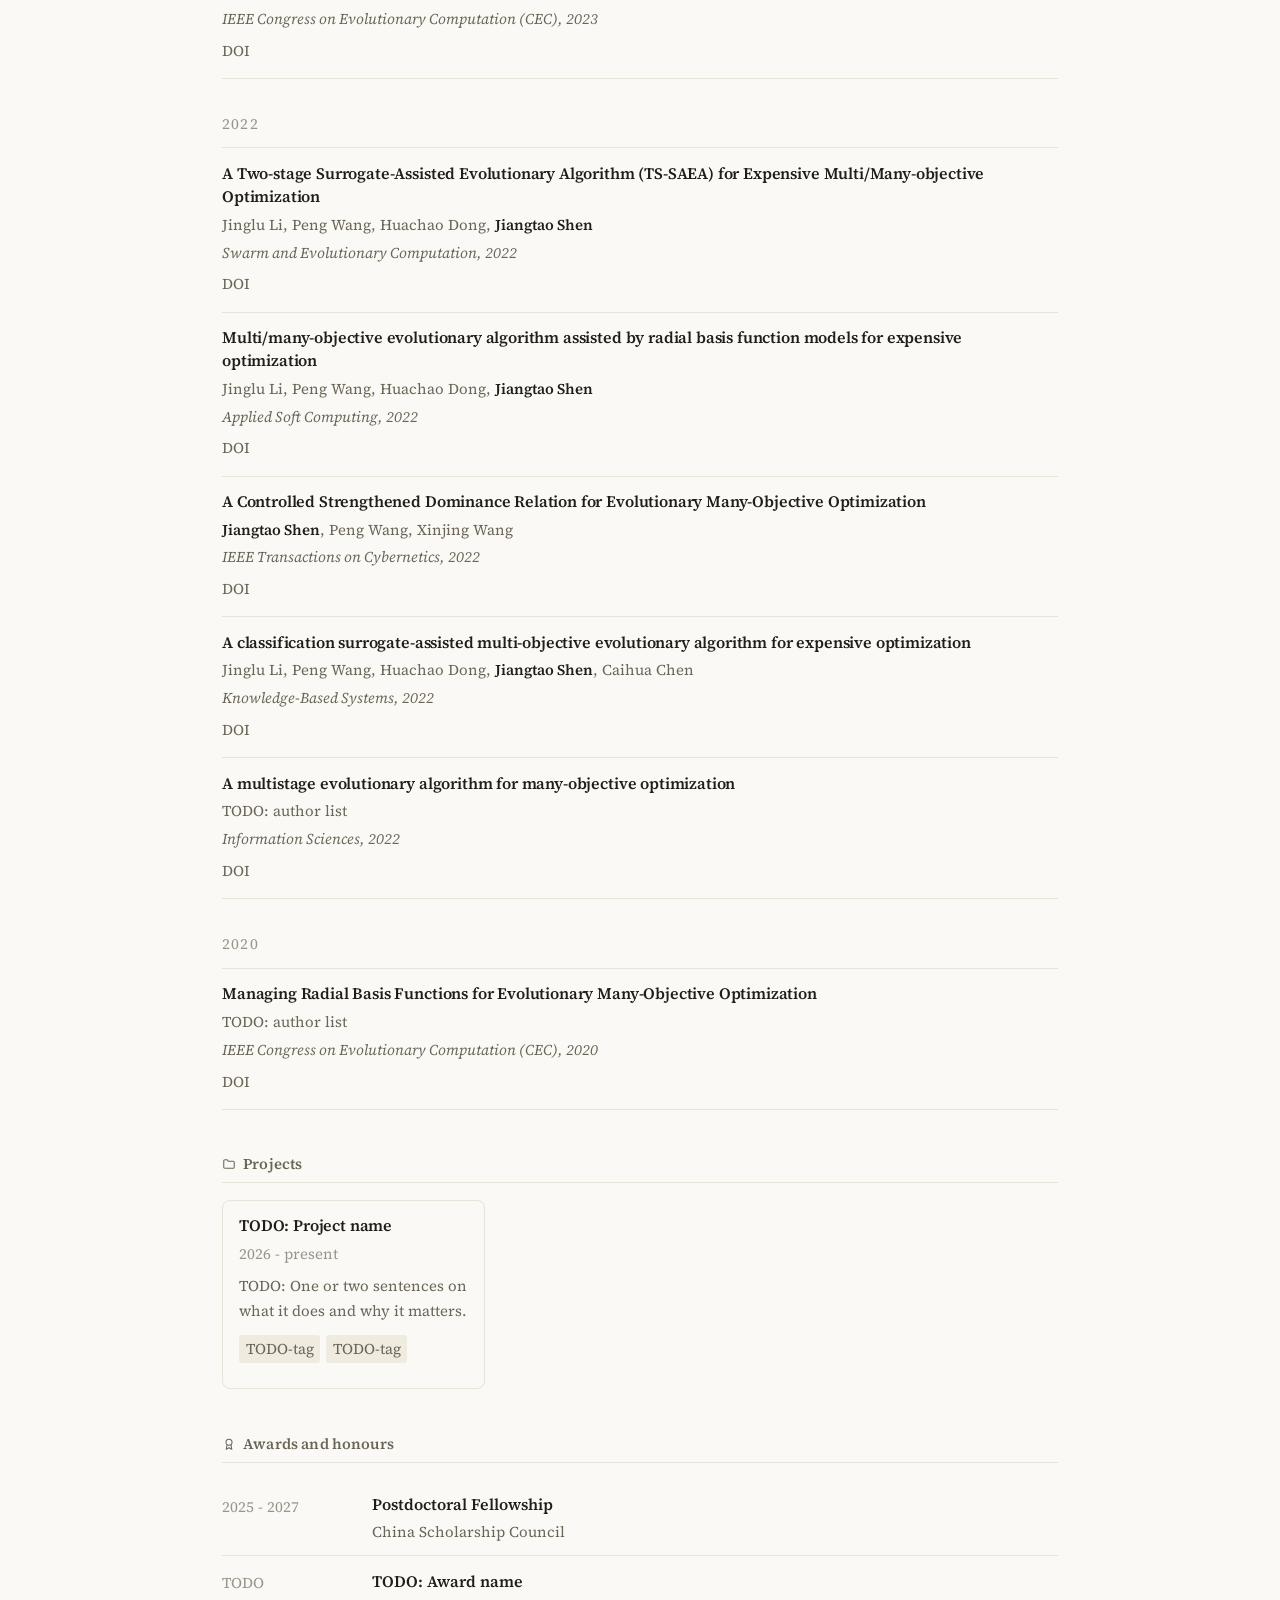
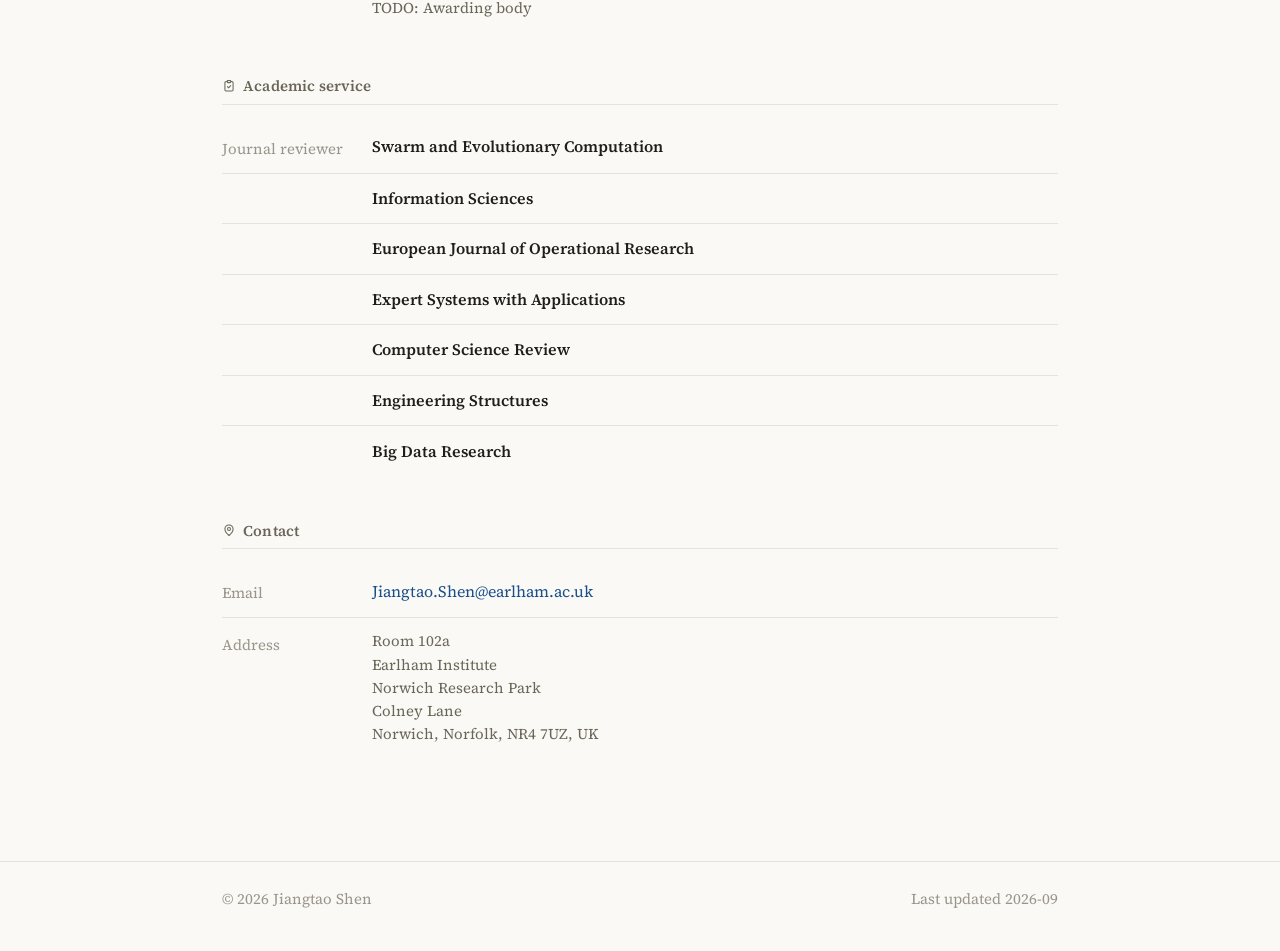
==== commit 681e48d7: "Open the contents from a bookmark on the page edge The header button is gone. A tab now protrudes fr" ====
--- a/index.html
+++ b/index.html
@@ -22,6 +22,7 @@
 
 <header id="site-header"></header>
 <div id="toc-backdrop" class="toc-backdrop"></div>
+<button id="toc-tab" class="toc-tab" type="button"></button>
 <aside id="toc" class="toc" aria-label="Contents"></aside>
 
 <main class="wrap">
--- a/assets/css/style.css
+++ b/assets/css/style.css
@@ -639,19 +639,47 @@
 /* Hidden until asked for. Built from the headings the page rendered, so it
    never disagrees with the sections it points at. */
 
-.toc-toggle {
-  background: none;
-  border: 1px solid var(--rule);
-  color: var(--fg-muted);
-  border-radius: 6px;
-  width: 30px; height: 30px;
+/* The bookmark: a tab protruding from the left edge, which the drawer
+   retracts into. It is the only control that opens the contents. */
+.toc-tab {
+  position: fixed;
+  inset-inline-start: 0;
+  top: 50%;
+  transform: translateY(-50%);
+  z-index: 25;
+  width: 30px;
+  height: 78px;
+  padding: 0;
   cursor: pointer;
-  display: inline-flex;
+  background: var(--bg);
+  color: var(--fg-muted);
+  border: 1px solid var(--rule);
+  border-inline-start: 0;
+  border-radius: 0 9px 9px 0;
+  display: flex;
   align-items: center;
   justify-content: center;
-}
-.toc-toggle:hover { color: var(--fg); border-color: var(--fg-faint); }
-.toc-toggle svg { width: 15px; height: 15px; display: block; }
+  transition: transform .22s ease, opacity .18s ease, color .15s ease;
+}
+
+.toc-tab:hover {
+  color: var(--accent);
+  border-color: var(--fg-faint);
+}
+
+.toc-tab svg { width: 16px; height: 16px; display: block; }
+
+/* While the drawer is out, the bookmark is part of it, so it slides away. */
+html.toc-open .toc-tab {
+  transform: translateY(-50%) translateX(-100%);
+  opacity: 0;
+  pointer-events: none;
+}
+
+@media (prefers-reduced-motion: reduce) {
+  .toc-tab { transition: none; }
+}
+
 
 .toc {
   position: fixed;
@@ -691,13 +719,14 @@
 
 .toc-close {
   background: none;
-  border: 0;
-  color: var(--fg-faint);
+  border: 1px solid transparent;
+  border-radius: 6px;
+  color: var(--fg-muted);
   cursor: pointer;
-  padding: 2px;
+  padding: 3px;
   display: inline-flex;
 }
-.toc-close:hover { color: var(--fg); }
+.toc-close:hover { color: var(--accent); border-color: var(--rule); }
 .toc-close svg { width: 15px; height: 15px; display: block; }
 
 .toc-list { list-style: none; margin: 0; padding: 0; }
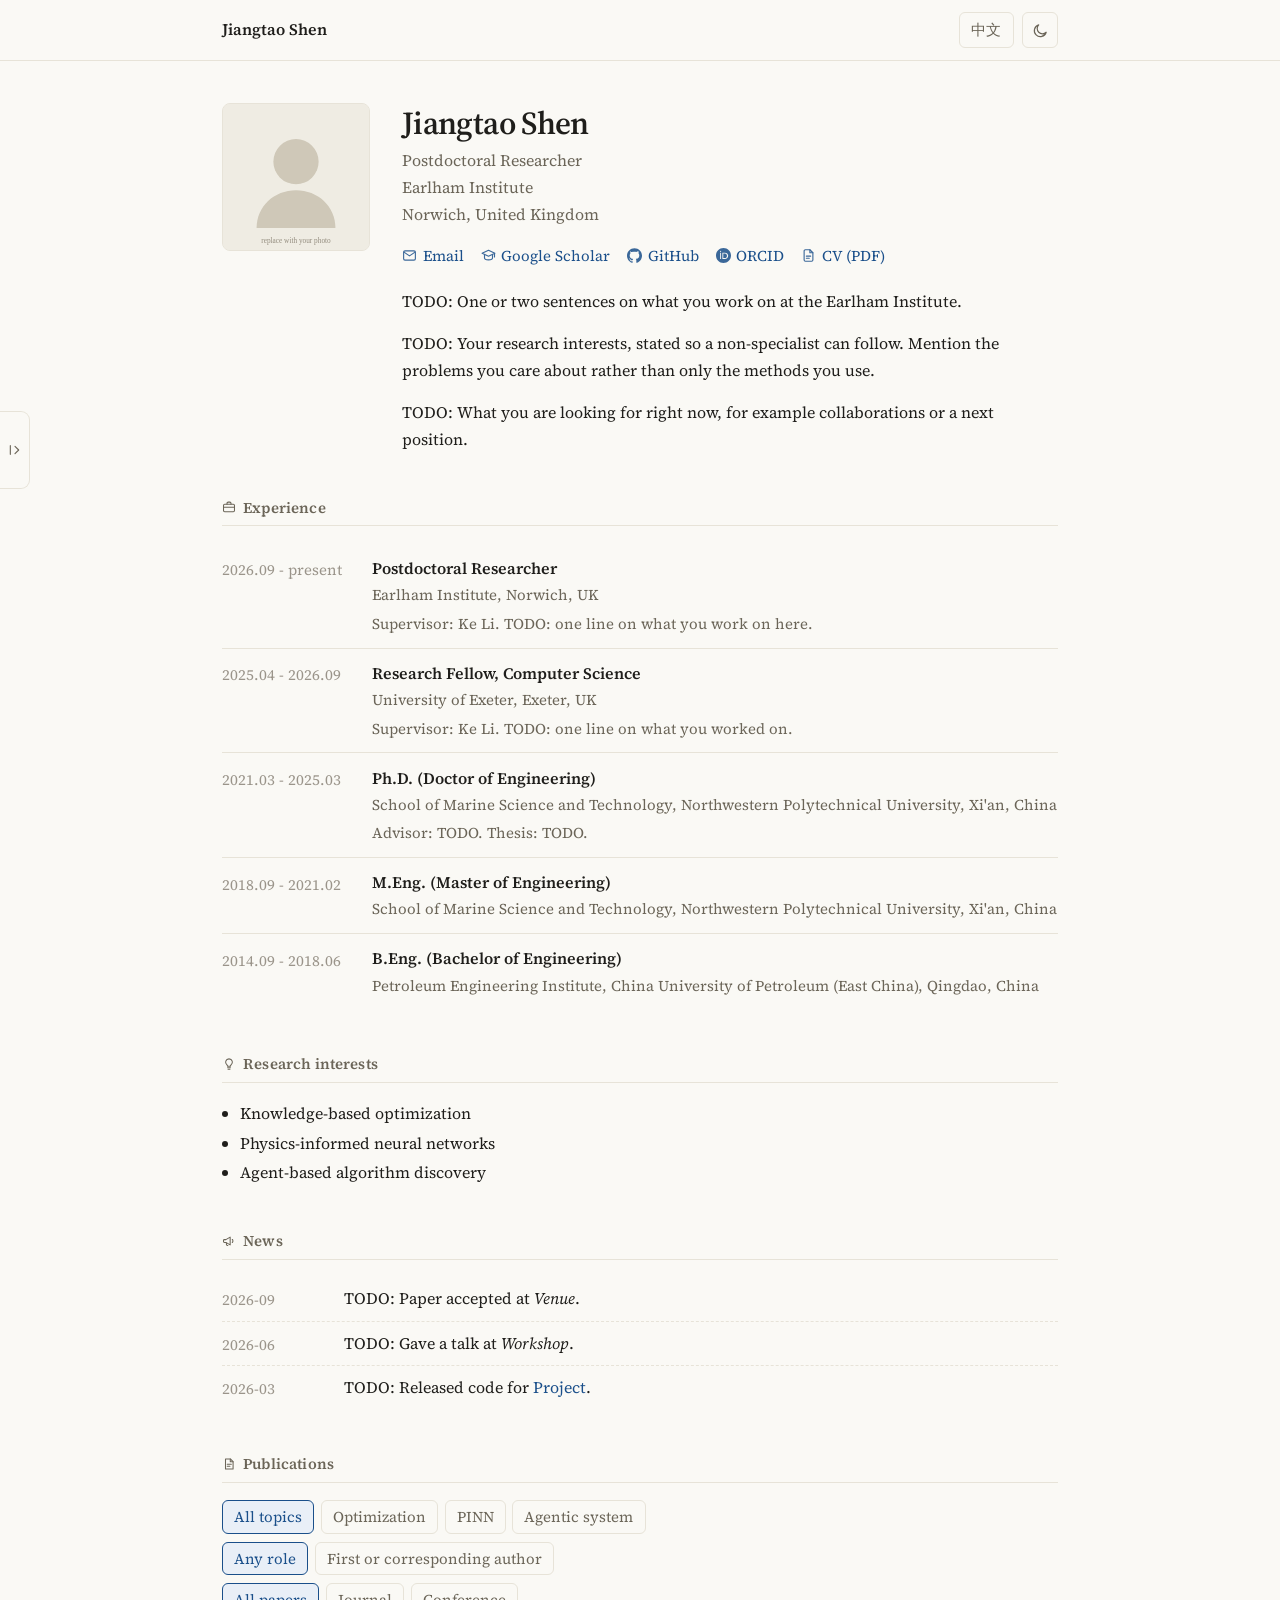
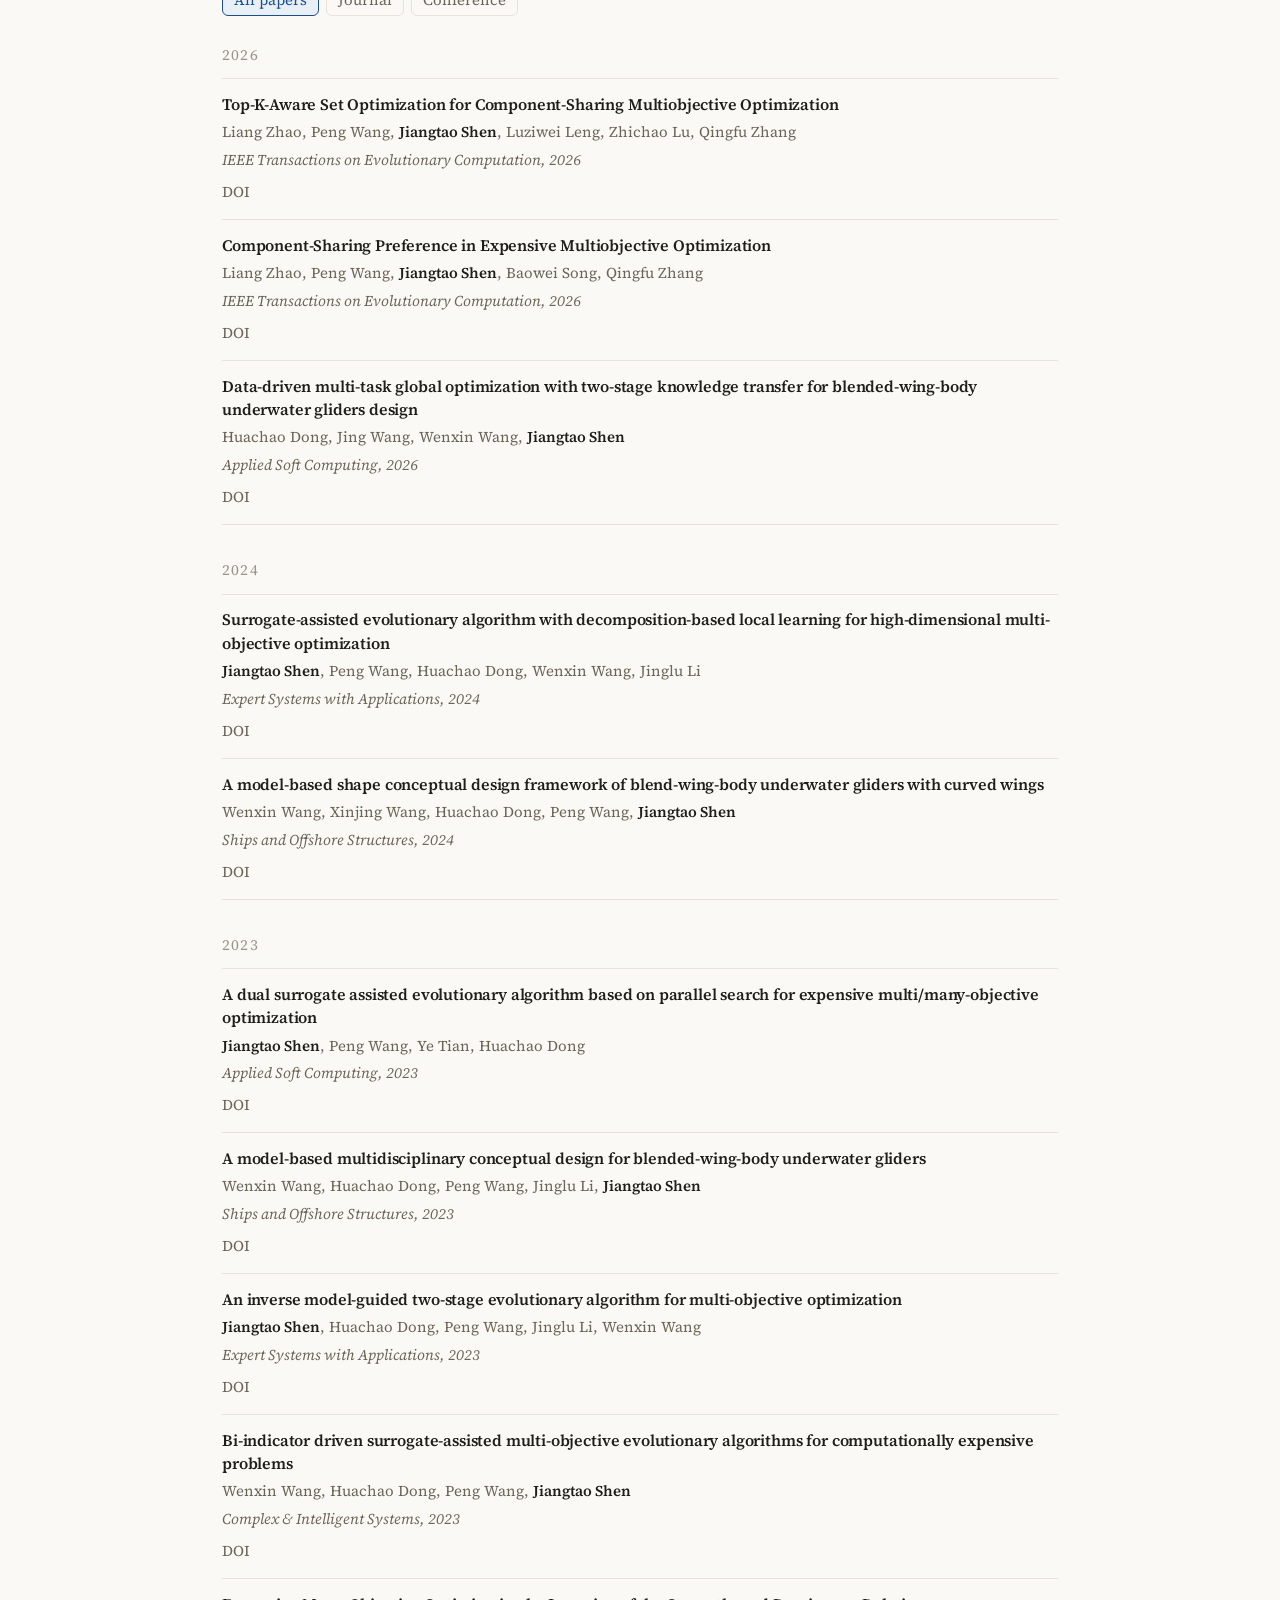
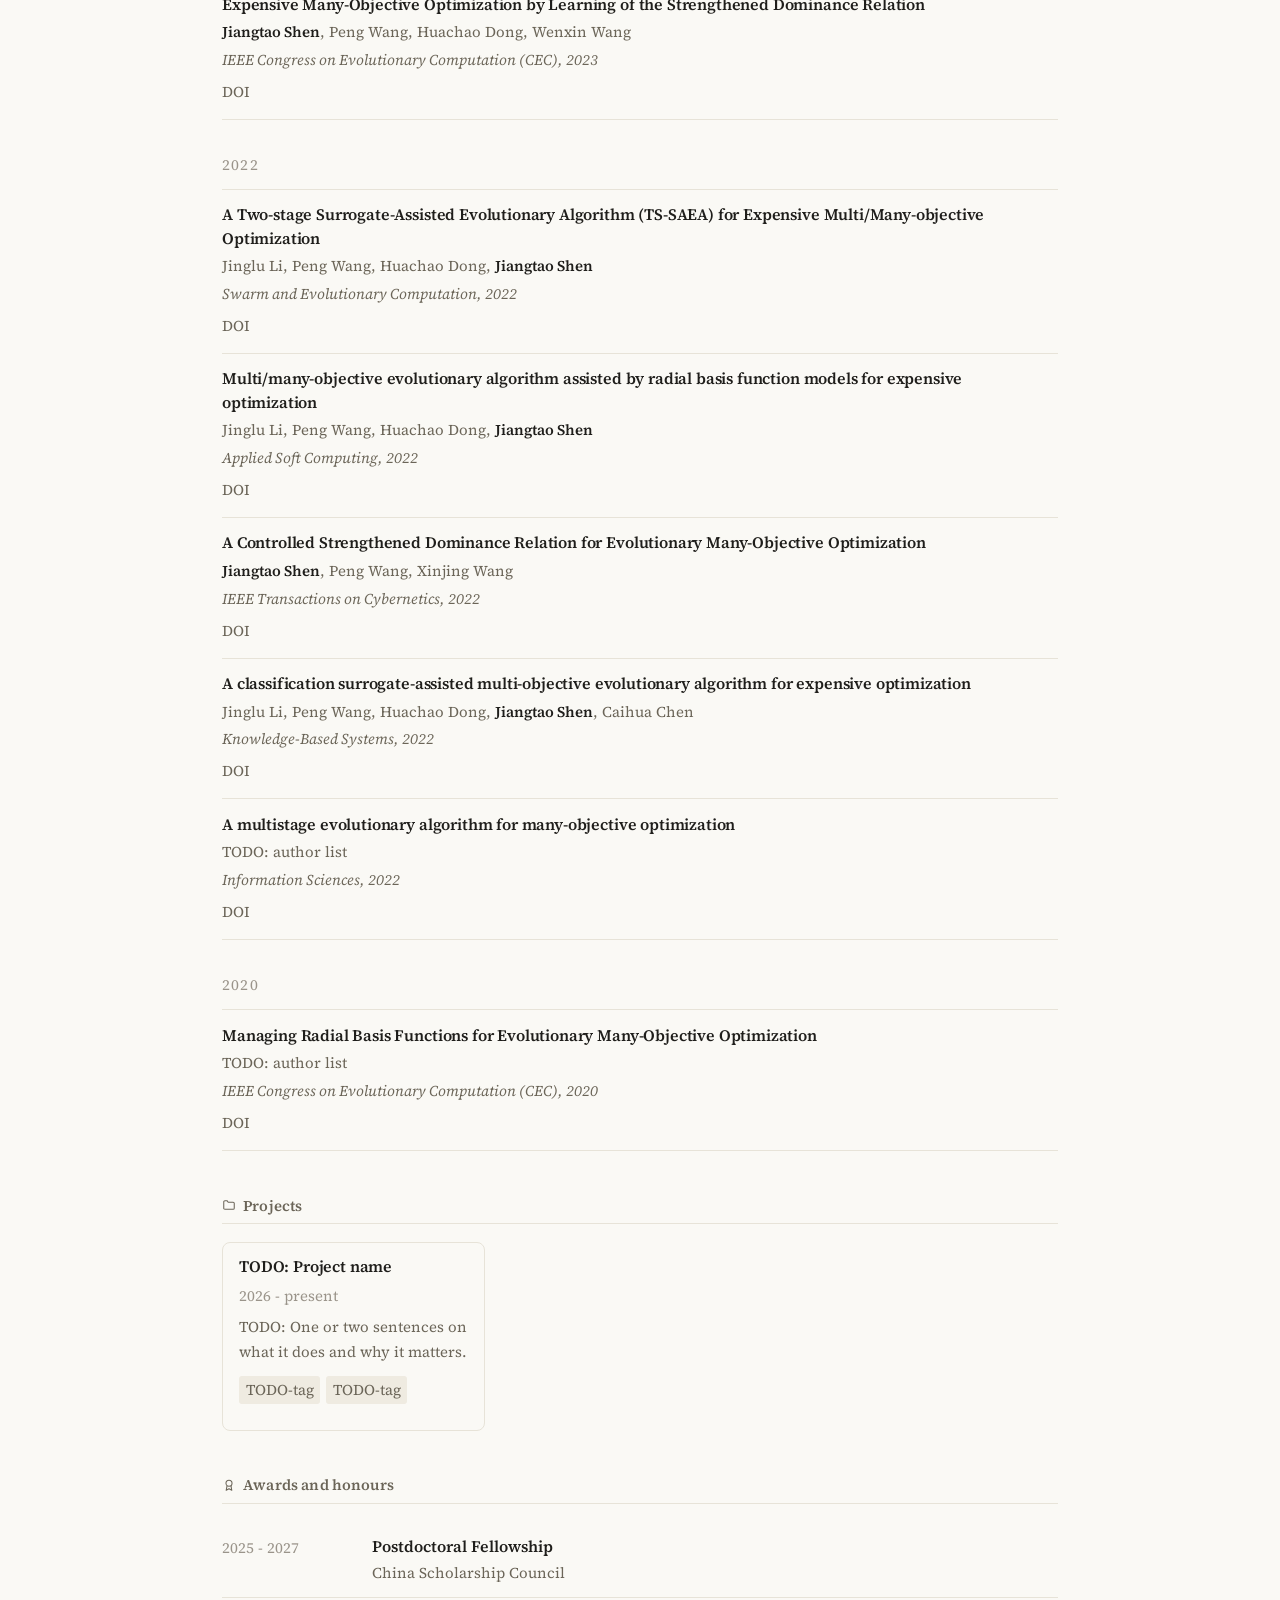
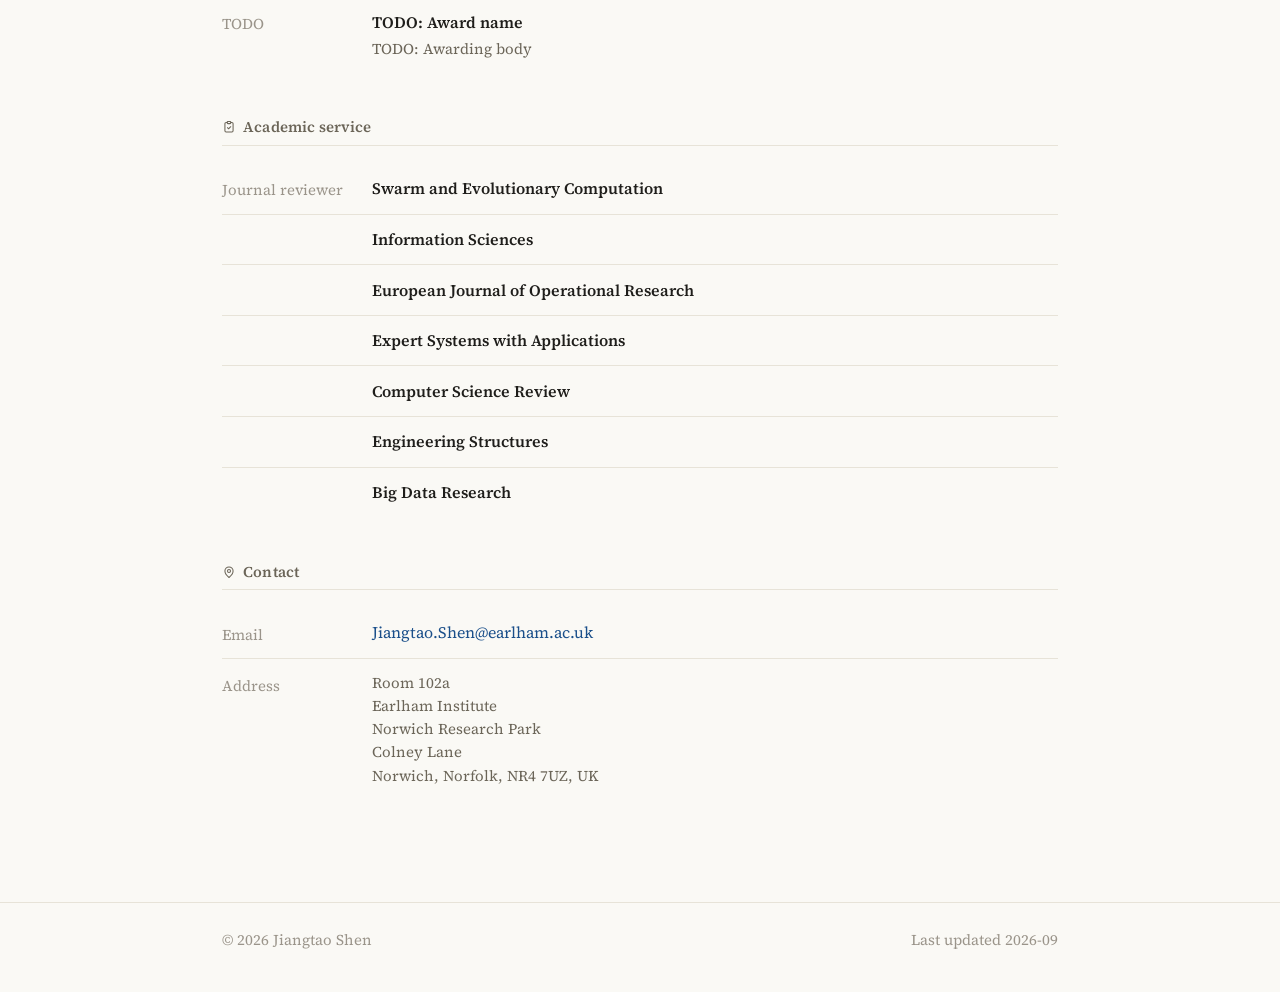
==== commit 90eb7c6c: "Give books their own section beside publications Books move out of the publications filter and into " ====
--- a/index.html
+++ b/index.html
@@ -49,6 +49,11 @@
     <div id="pub-list"></div>
   </section>
 
+  <section id="sec-books">
+    <h2 class="section-title" data-i18n="section.books" data-icon="books">Books</h2>
+    <div id="book-list"></div>
+  </section>
+
   <section id="sec-projects">
     <h2 class="section-title" data-i18n="section.projects" data-icon="projects">Projects</h2>
     <div id="project-list"></div>
--- a/assets/css/style.css
+++ b/assets/css/style.css
@@ -198,7 +198,7 @@
   border: 1px solid var(--rule);
   color: var(--fg-muted);
   border-radius: 6px;
-  width: 30px; height: 30px;
+  width: 36px; height: 36px;
   line-height: 1;
   cursor: pointer;
   font-size: var(--fs-sm);
@@ -208,7 +208,7 @@
 }
 .theme-toggle:hover { color: var(--fg); border-color: var(--fg-faint); }
 
-.theme-toggle svg { width: 15px; height: 15px; display: block; }
+.theme-toggle svg { width: 17px; height: 17px; display: block; }
 
 .lang-toggle {
   font: inherit;
@@ -218,8 +218,8 @@
   border: 1px solid var(--rule);
   color: var(--fg-muted);
   border-radius: 6px;
-  height: 30px;
-  padding-inline: 0.55rem;
+  height: 36px;
+  padding-inline: 0.7rem;
   cursor: pointer;
   display: inline-flex;
   align-items: center;
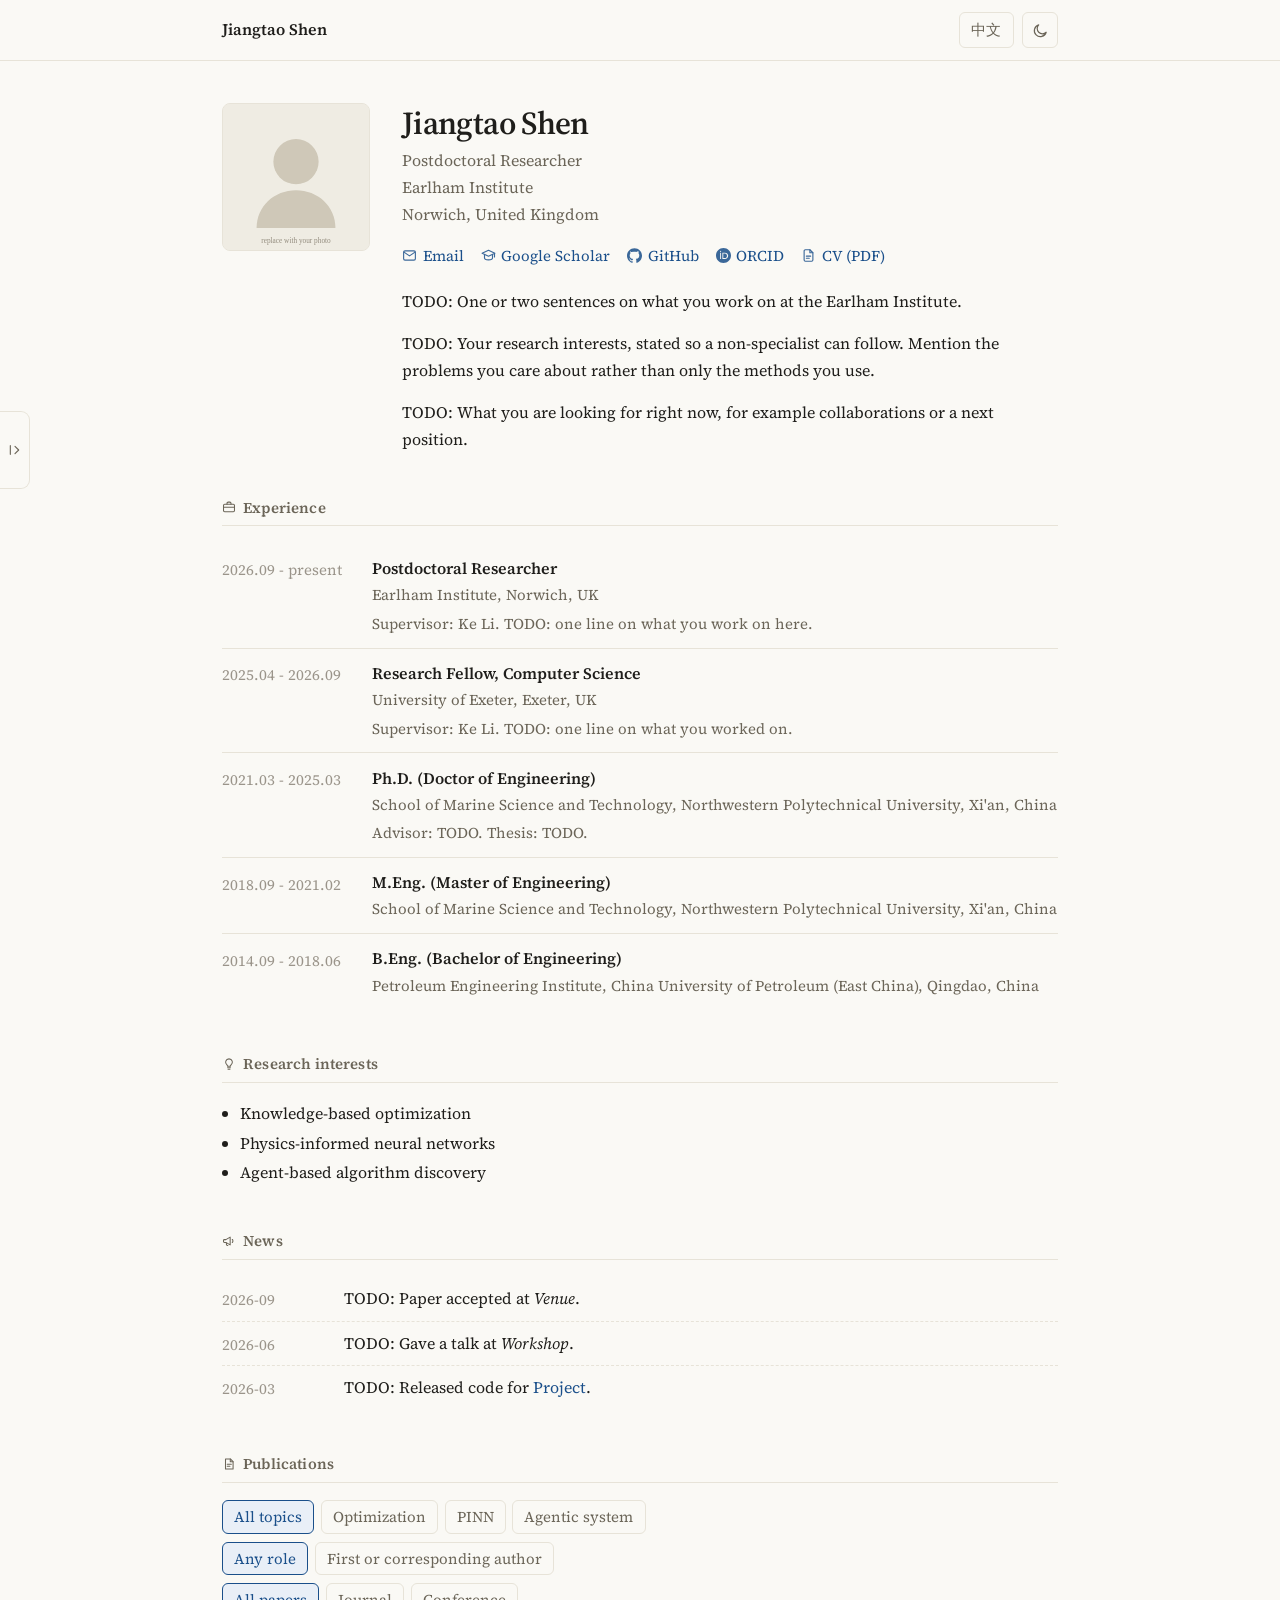
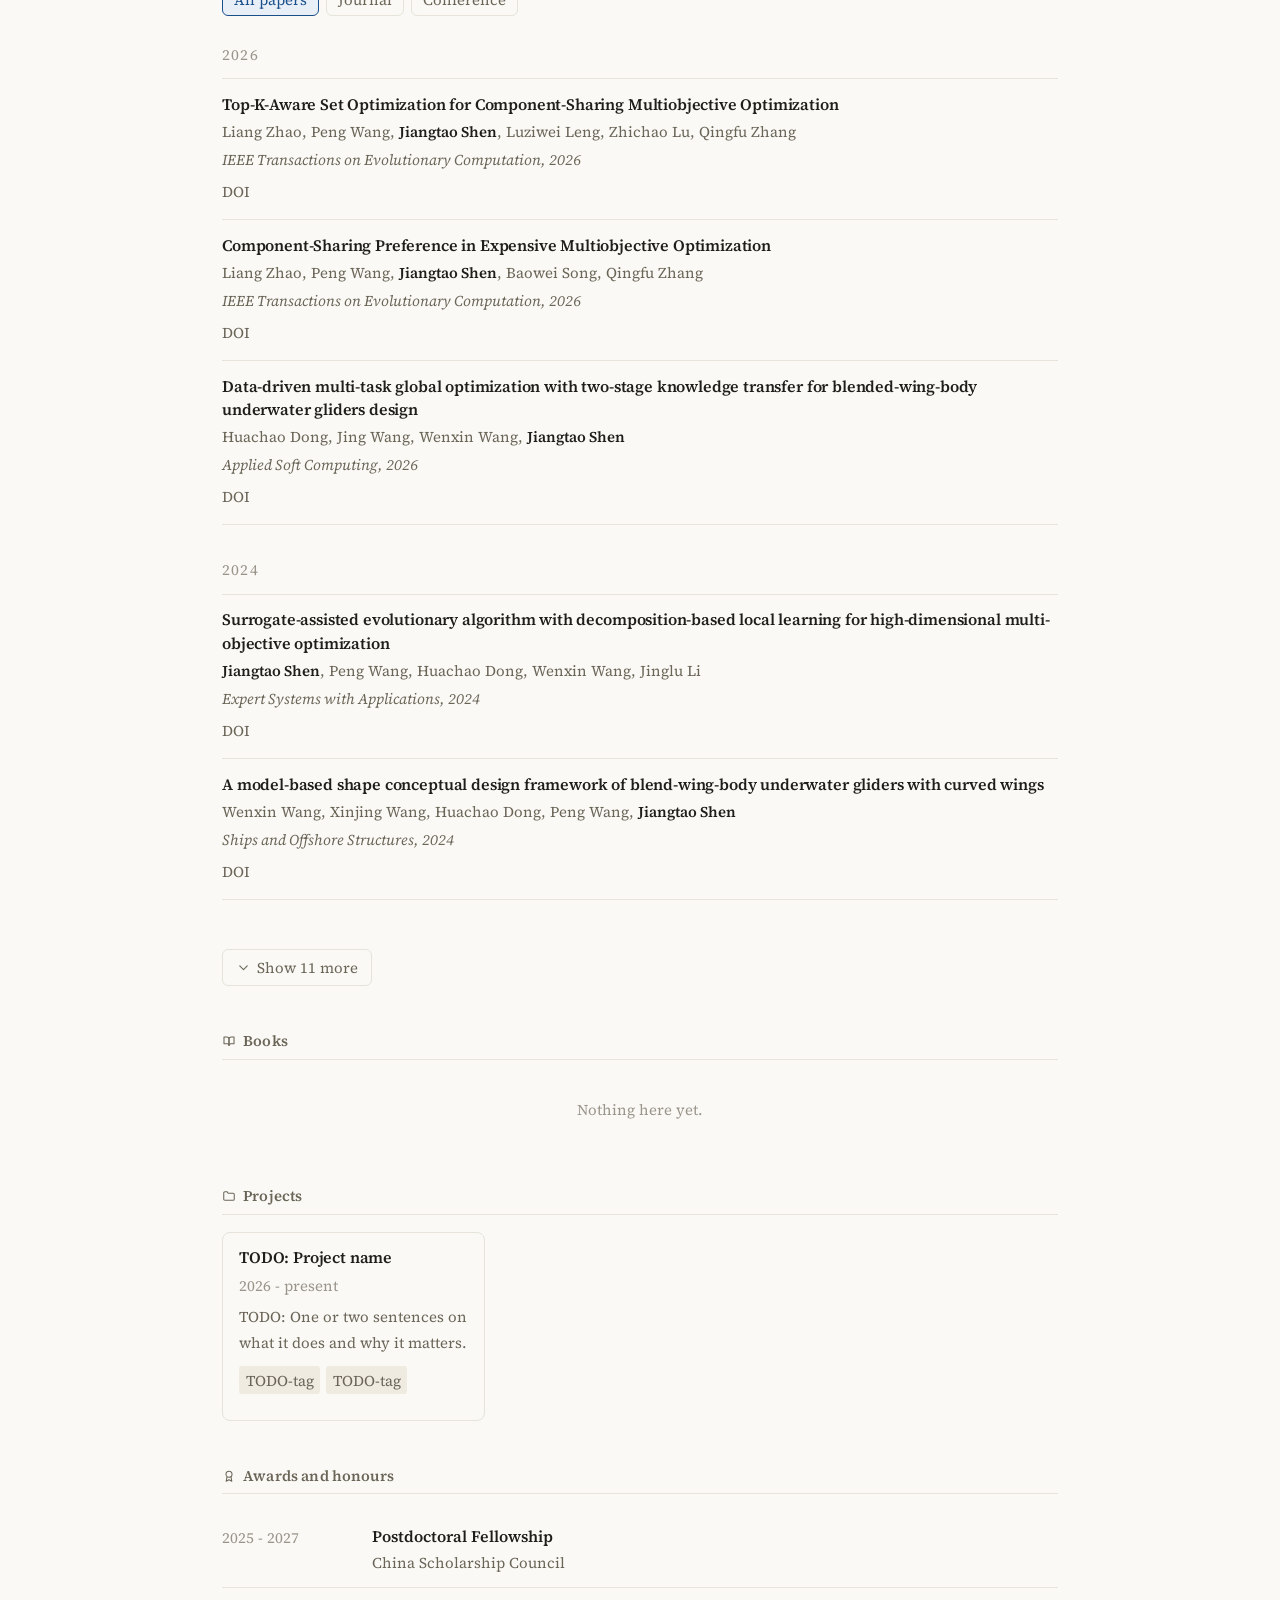
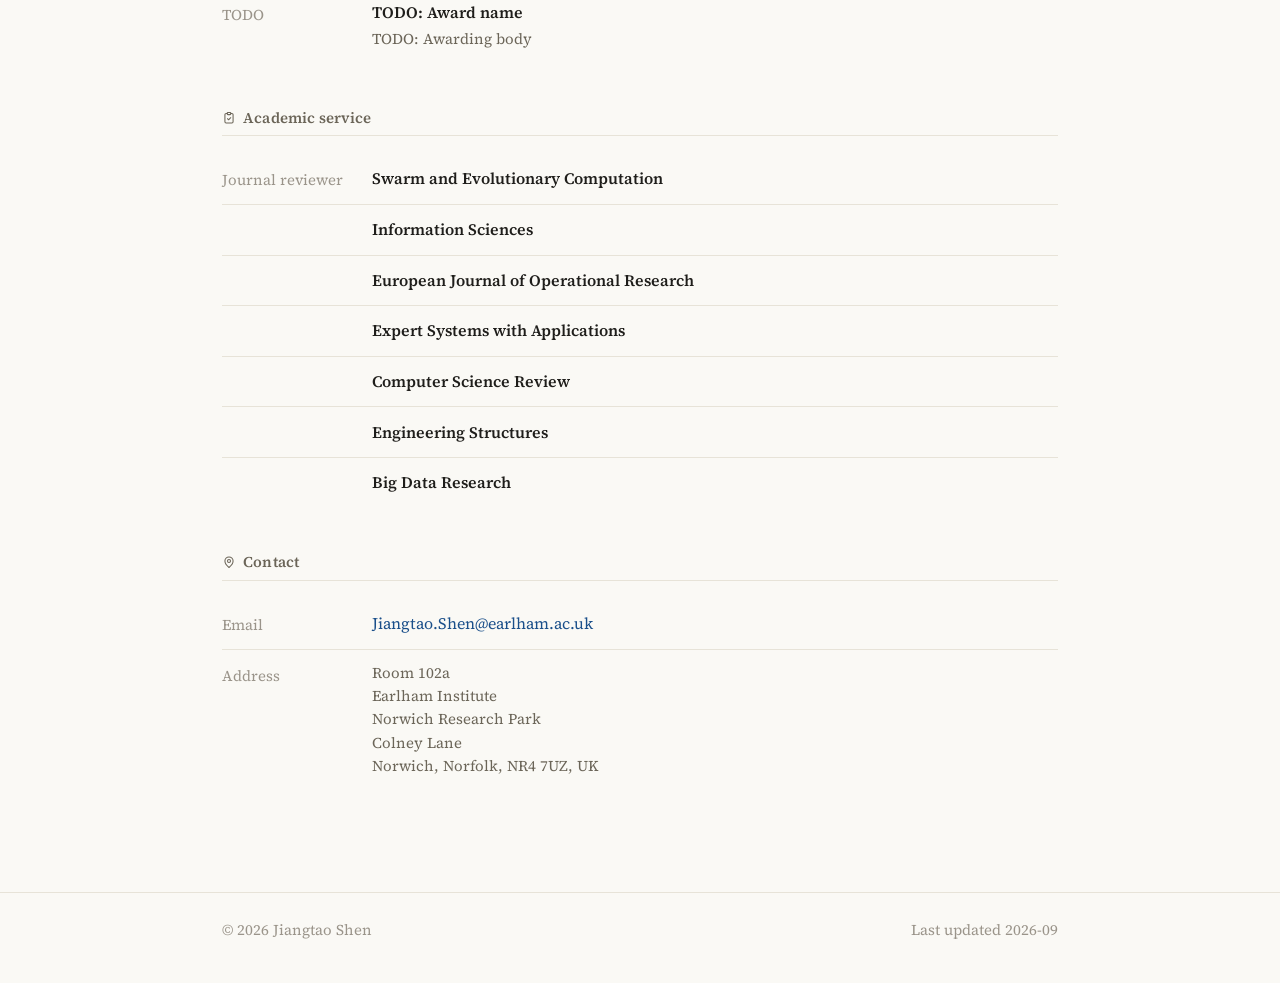
==== commit aed01f00: "Correct stale notes and comments The rendering table still described a search box and a books-less p" ====
--- a/index.html
+++ b/index.html
@@ -34,7 +34,7 @@
   <div id="cv-top"></div>
 
   <section id="sec-interests">
-    <h2 class="section-title" data-i18n="section.interests" data-icon="interests">Research Interests</h2>
+    <h2 class="section-title" data-i18n="section.interests" data-icon="interests">Research interests</h2>
     <div id="interests"></div>
   </section>
 
@@ -59,7 +59,7 @@
     <div id="project-list"></div>
   </section>
 
-  <!-- Awards, talks, teaching, service and skills: the remaining CV sections. -->
+  <!-- Awards and academic service: the CV sections not flagged top:true. -->
   <div id="cv"></div>
 
   <section id="sec-contact">
--- a/assets/css/style.css
+++ b/assets/css/style.css
@@ -766,3 +766,21 @@
 @media (prefers-reduced-motion: reduce) {
   .toc, .toc-backdrop { transition: none; }
 }
+
+/* The papers list opens short; this asks for the rest of it. */
+.show-more {
+  font: inherit;
+  font-size: var(--fs-sm);
+  color: var(--fg-muted);
+  background: none;
+  border: 1px solid var(--rule);
+  border-radius: 6px;
+  padding: 0.3rem 0.8rem;
+  margin-top: 1.1rem;
+  cursor: pointer;
+  display: inline-flex;
+  align-items: center;
+  gap: 0.4rem;
+}
+.show-more:hover { color: var(--accent); border-color: var(--fg-faint); }
+.show-more svg { width: 15px; height: 15px; }
